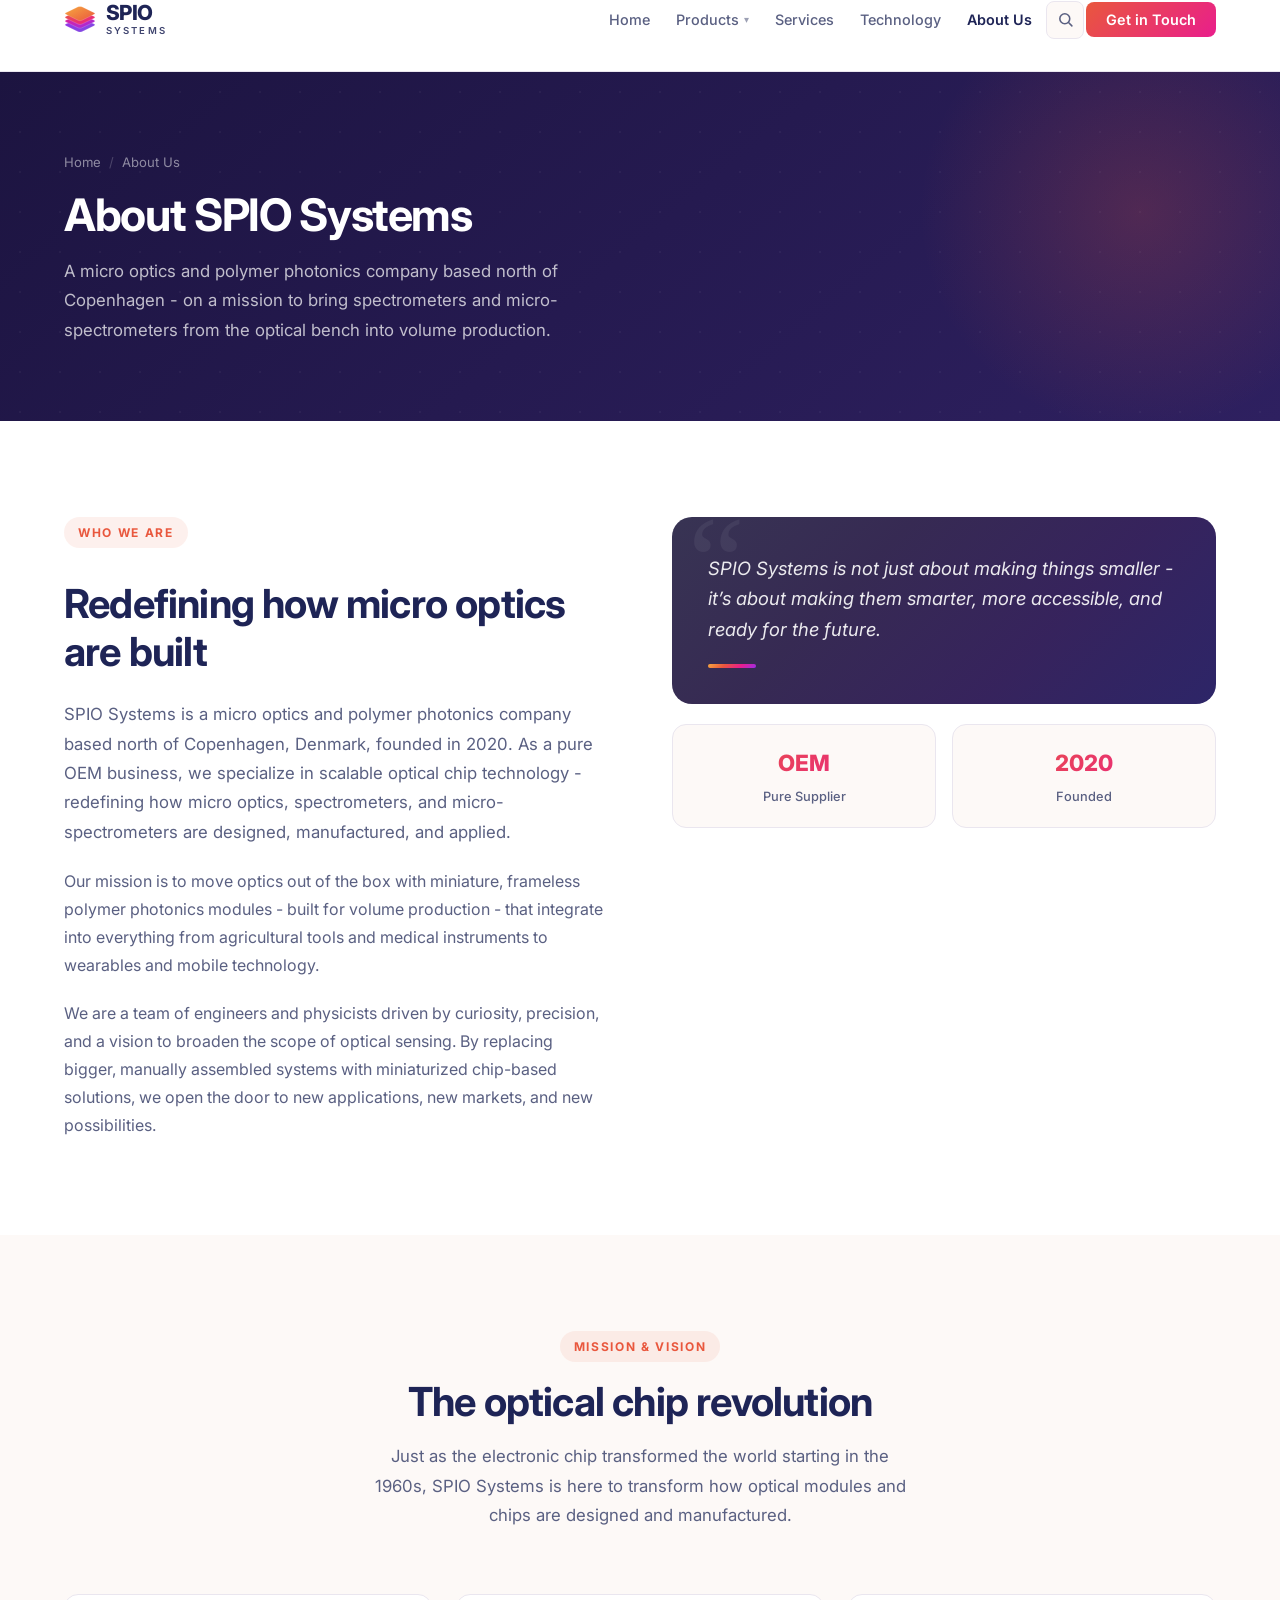
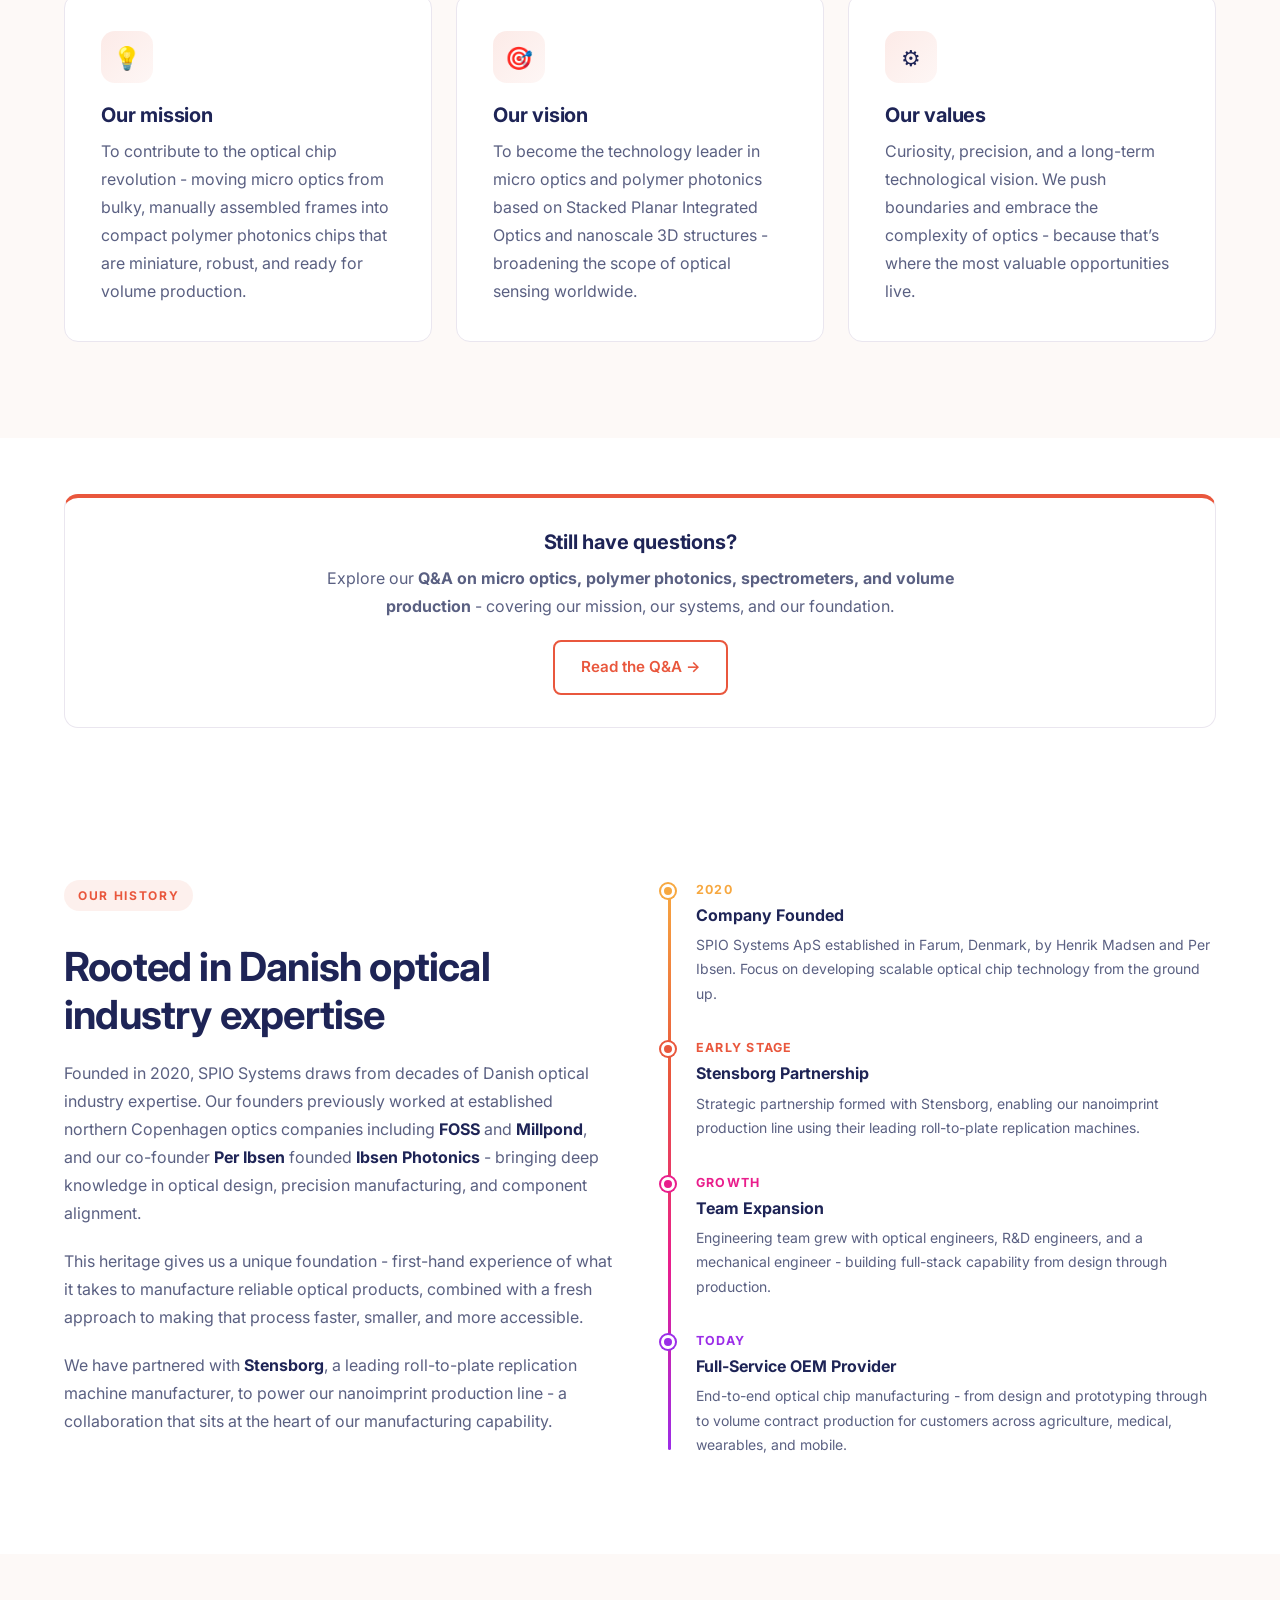
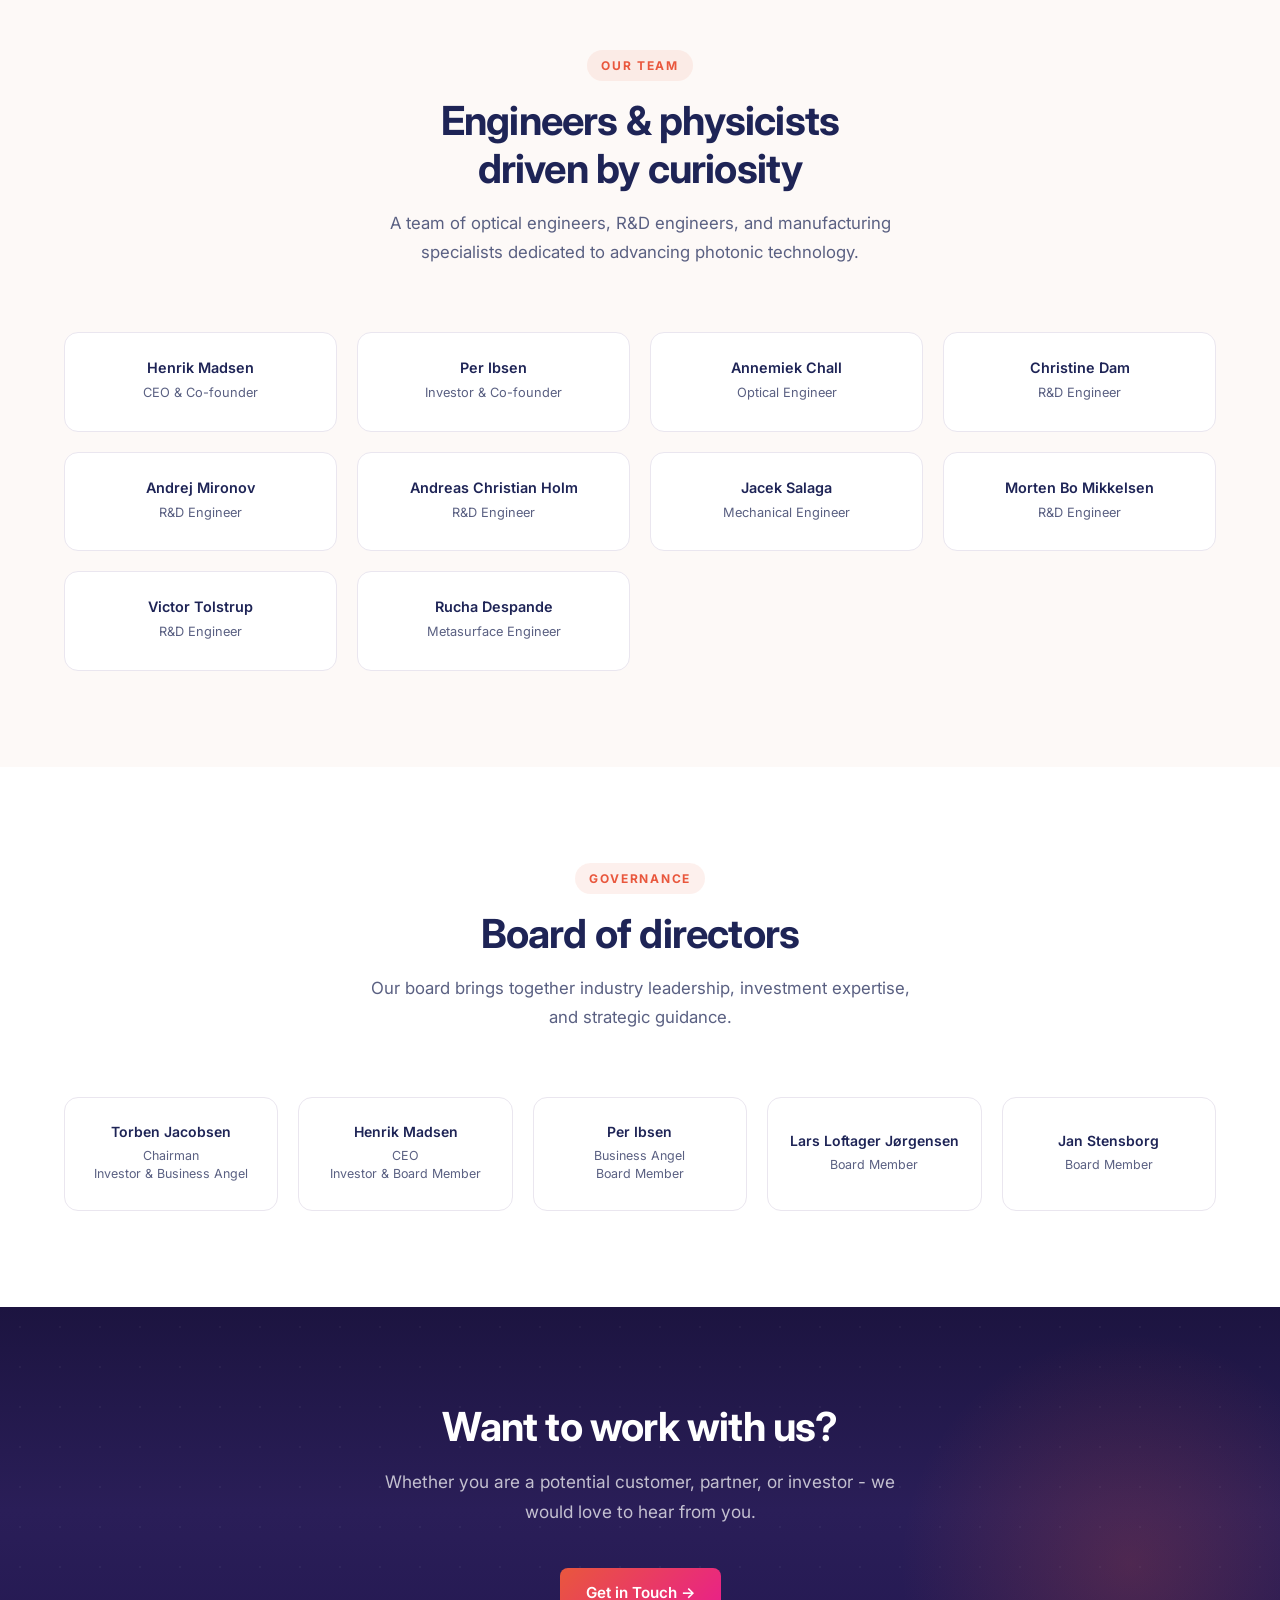
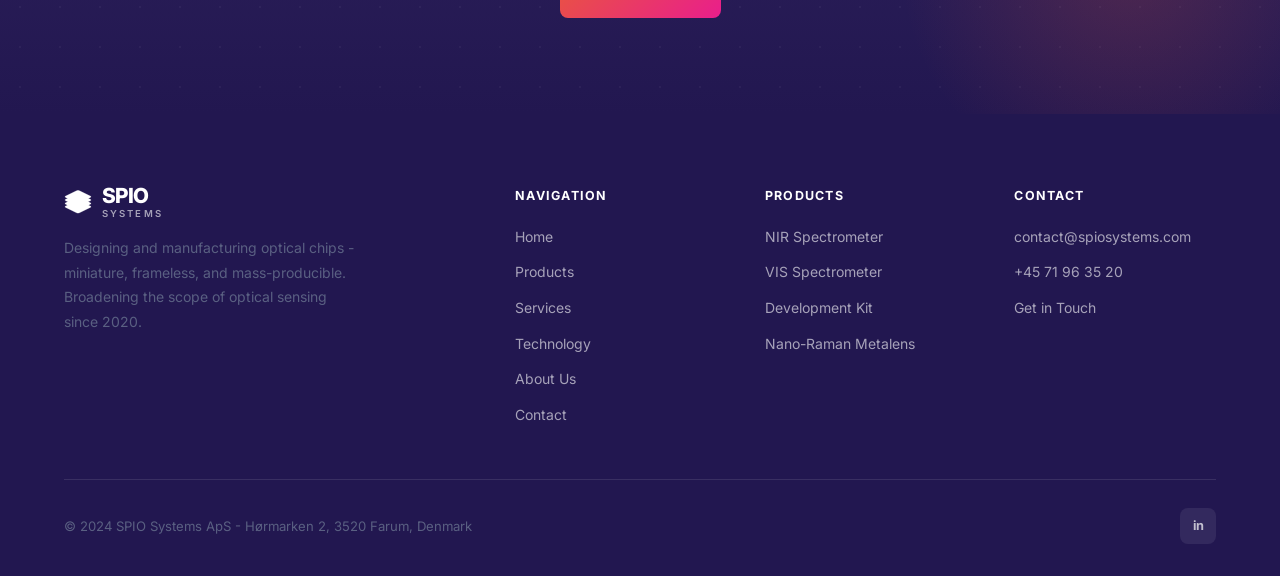
==== about.html @ 351944f3 "Change keyword from device/engine to module/chip... Change dashes to hyphens" ====
<!DOCTYPE html>
<html lang="en">
<head>
  <meta charset="UTF-8">
  <meta name="viewport" content="width=device-width, initial-scale=1.0">
  <title>About SPIO Systems - Micro Optics &amp; Polymer Photonics Company</title>
  <meta name="description" content="SPIO Systems is a micro optics and polymer photonics company north of Copenhagen, founded in 2020. We design and manufacture spectrometers and micro-spectrometers for volume production.">
  <meta name="keywords" content="micro optics, polymer photonics, spectrometer, micro-spectrometer, volume production, optical chip, SPIO Systems, Denmark">
  <link rel="icon" type="image/svg+xml" href="icon.svg">
  <link rel="preconnect" href="https://fonts.googleapis.com">
  <link rel="preconnect" href="https://fonts.gstatic.com" crossorigin>
  <link href="https://fonts.googleapis.com/css2?family=Inter:wght@400;500;600;700;800&display=swap" rel="stylesheet">
  <link rel="stylesheet" href="styles.css">
  <style>
    .avatar-hm  { background: linear-gradient(135deg, #1e40af, #3b82f6); }
    .avatar-pi  { background: linear-gradient(135deg, #065f46, #10b981); }
    .avatar-ac  { background: linear-gradient(135deg, #7c3aed, #a78bfa); }
    .avatar-cd  { background: linear-gradient(135deg, #be185d, #f472b6); }
    .avatar-ep  { background: linear-gradient(135deg, #92400e, #f59e0b); }
    .avatar-ah  { background: linear-gradient(135deg, #0e7490, #22d3ee); }
    .avatar-js  { background: linear-gradient(135deg, #374151, #6b7280); }
    .avatar-mb  { background: linear-gradient(135deg, #E9573D, #E91E8C); }
    .avatar-ll  { background: linear-gradient(135deg, #064e3b, #34d399); }
    .avatar-jst { background: linear-gradient(135deg, #4c1d95, #8b5cf6); }
    .avatar-tj  { background: linear-gradient(135deg, #7f1d1d, #ef4444); }
  </style>
</head>
<body>

  <nav>
    <div class="container">
      <div class="nav-inner">
        <a href="index.html" class="nav-logo">
          <img src="icon.svg" alt="" class="logo-icon">
          <div class="logo-wordmark">
            <span class="logo-spio">SPIO</span>
            <span class="logo-systems">SYSTEMS</span>
          </div>
        </a>
        <ul class="nav-links" id="nav-links">
          <li><a href="index.html">Home</a></li>
          <li class="nav-dropdown">
            <a href="products.html" class="nav-dropdown-toggle">Products <span class="nav-caret">&#9662;</span></a>
            <div class="nav-dropdown-menu">
              <a href="products.html" class="menu-head">All Products</a>
              <a href="product-nir-spectrometer.html">NIR Spectrometer</a>
              <a href="product-vis-spectrometer.html">VIS Spectrometer</a>
              <a href="product-development-kit.html">Spectrometer Development Kit</a>
              <a href="product-nano-raman-metalens.html">Nano-Raman Metalens</a>
            </div>
          </li>
          <li><a href="services.html">Services</a></li>
          <li><a href="technology.html">Technology</a></li>
          <li><a href="about.html" class="active">About Us</a></li>
          <li>
            <button class="nav-search-btn" id="nav-search-btn" aria-label="Search" title="Search (press /)">
              <svg viewBox="0 0 24 24" fill="none" stroke="currentColor" stroke-width="2.2" stroke-linecap="round" stroke-linejoin="round"><circle cx="11" cy="11" r="7"></circle><line x1="21" y1="21" x2="16.65" y2="16.65"></line></svg>
            </button>
          </li>
          <li><a href="contact.html" class="nav-cta">Get in Touch</a></li>
        </ul>
        <button class="nav-toggle" id="nav-toggle" aria-label="Toggle menu">
          <span></span><span></span><span></span>
        </button>
      </div>
    </div>
  </nav>

  <!-- PAGE HERO -->
  <section class="page-hero">
    <div class="container">
      <div class="page-hero-content">
        <div class="breadcrumb">
          <a href="index.html">Home</a>
          <span class="breadcrumb-sep">/</span>
          <span>About Us</span>
        </div>
        <h1>About SPIO Systems</h1>
        <p>A micro optics and polymer photonics company based north of Copenhagen - on a mission to bring spectrometers and micro-spectrometers from the optical bench into volume production.</p>
      </div>
    </div>
  </section>

  <!-- WHO WE ARE -->
  <section class="section">
    <div class="container">
      <div class="two-col" style="gap:64px; align-items:start;">
        <div>
          <span class="eyebrow">Who We Are</span>
          <h2 style="margin-top:16px; margin-bottom:24px;">Redefining how micro optics are built</h2>
          <p style="font-size:1.05rem; margin-bottom:20px;">SPIO Systems is a micro optics and polymer photonics company based north of Copenhagen, Denmark, founded in 2020. As a pure OEM business, we specialize in scalable optical chip technology - redefining how micro optics, spectrometers, and micro-spectrometers are designed, manufactured, and applied.</p>
          <p style="margin-bottom:20px;">Our mission is to move optics out of the box with miniature, frameless polymer photonics modules - built for volume production - that integrate into everything from agricultural tools and medical instruments to wearables and mobile technology.</p>
          <p>We are a team of engineers and physicists driven by curiosity, precision, and a vision to broaden the scope of optical sensing. By replacing bigger, manually assembled systems with miniaturized chip-based solutions, we open the door to new applications, new markets, and new possibilities.</p>
        </div>
        <div>
          <!-- Pull quote using brand colors -->
          <div style="background:var(--primary); color:white; border-radius:var(--radius-lg); padding:36px; position:relative; overflow:hidden;">
            <div style="position:absolute; inset:0; background:var(--brand-grad-full); opacity:0.12;"></div>
            <div style="position:absolute; top:-20px; left:16px; font-size:8rem; color:rgba(255,255,255,0.06); font-family:Georgia,serif; line-height:1;">&ldquo;</div>
            <p style="font-size:1.15rem; font-style:italic; color:rgba(255,255,255,0.9); line-height:1.65; position:relative; z-index:1; margin-bottom:20px;">SPIO Systems is not just about making things smaller - it&rsquo;s about making them smarter, more accessible, and ready for the future.</p>
            <div style="height:4px; width:48px; background:var(--brand-grad-full); border-radius:2px; position:relative; z-index:1;"></div>
          </div>
          <div style="margin-top:20px; display:grid; grid-template-columns:1fr 1fr; gap:16px;">
            <div style="background:var(--bg); border:1px solid var(--border); border-radius:var(--radius); padding:20px; text-align:center;">
              <div style="font-size:1.4rem; font-weight:800; background:var(--brand-grad); -webkit-background-clip:text; -webkit-text-fill-color:transparent; background-clip:text; margin-bottom:6px;">OEM</div>
              <div style="font-size:0.8rem; color:var(--text-muted); font-weight:500;">Pure Supplier</div>
            </div>
            <div style="background:var(--bg); border:1px solid var(--border); border-radius:var(--radius); padding:20px; text-align:center;">
              <div style="font-size:1.4rem; font-weight:800; background:var(--brand-grad); -webkit-background-clip:text; -webkit-text-fill-color:transparent; background-clip:text; margin-bottom:6px;">2020</div>
              <div style="font-size:0.8rem; color:var(--text-muted); font-weight:500;">Founded</div>
            </div>
          </div>
        </div>
      </div>
    </div>
  </section>

  <!-- MISSION & VISION -->
  <section class="section section-alt">
    <div class="container">
      <div class="section-header">
        <span class="eyebrow">Mission &amp; Vision</span>
        <h2>The optical chip revolution</h2>
        <p>Just as the electronic chip transformed the world starting in the 1960s, SPIO Systems is here to transform how optical modules and chips are designed and manufactured.</p>
      </div>
      <div class="grid-3">
        <div class="card">
          <div class="card-icon">&#128161;</div>
          <h3>Our mission</h3>
          <p>To contribute to the optical chip revolution - moving micro optics from bulky, manually assembled frames into compact polymer photonics chips that are miniature, robust, and ready for volume production.</p>
        </div>
        <div class="card">
          <div class="card-icon">&#127919;</div>
          <h3>Our vision</h3>
          <p>To become the technology leader in micro optics and polymer photonics based on Stacked Planar Integrated Optics and nanoscale 3D structures - broadening the scope of optical sensing worldwide.</p>
        </div>
        <div class="card">
          <div class="card-icon">&#9881;</div>
          <h3>Our values</h3>
          <p>Curiosity, precision, and a long-term technological vision. We push boundaries and embrace the complexity of optics - because that&rsquo;s where the most valuable opportunities live.</p>
        </div>
      </div>
    </div>
  </section>

  <!-- Q&A LINK -->
  <div class="container">
    <div class="qa-callout">
      <h3>Still have questions?</h3>
      <p>Explore our <strong>Q&amp;A on micro optics, polymer photonics, spectrometers, and volume production</strong> - covering our mission, our systems, and our foundation.</p>
      <a href="qa.html" class="btn btn-outline">Read the Q&amp;A &rarr;</a>
    </div>
  </div>

  <!-- HISTORY -->
  <section class="section">
    <div class="container">
      <div class="two-col" style="gap:56px; align-items:start;">
        <div>
          <span class="eyebrow">Our History</span>
          <h2 style="margin-top:16px; margin-bottom:20px;">Rooted in Danish optical industry expertise</h2>
          <p style="margin-bottom:20px;">Founded in 2020, SPIO Systems draws from decades of Danish optical industry expertise. Our founders previously worked at established northern Copenhagen optics companies including <strong style="color:var(--text);">FOSS</strong> and <strong style="color:var(--text);">Millpond</strong>, and our co-founder <strong style="color:var(--text);">Per Ibsen</strong> founded <strong style="color:var(--text);">Ibsen Photonics</strong> - bringing deep knowledge in optical design, precision manufacturing, and component alignment.</p>
          <p style="margin-bottom:20px;">This heritage gives us a unique foundation - first-hand experience of what it takes to manufacture reliable optical products, combined with a fresh approach to making that process faster, smaller, and more accessible.</p>
          <p>We have partnered with <strong style="color:var(--text);">Stensborg</strong>, a leading roll-to-plate replication machine manufacturer, to power our nanoimprint production line - a collaboration that sits at the heart of our manufacturing capability.</p>
        </div>
        <div>
          <!-- Gradient timeline -->
          <div style="position:relative; padding-left:28px;">
            <div style="position:absolute; left:0; top:8px; bottom:8px; width:3px; background:var(--brand-grad-full); border-radius:2px;"></div>
            <div style="margin-bottom:32px; position:relative;">
              <div style="position:absolute; left:-35px; top:4px; width:14px; height:14px; background:var(--warm-orange); border-radius:50%; border:3px solid white; box-shadow:0 0 0 2px var(--warm-orange);"></div>
              <div style="font-size:0.78rem; font-weight:700; text-transform:uppercase; letter-spacing:0.1em; color:var(--warm-orange); margin-bottom:6px;">2020</div>
              <h4 style="color:var(--text); margin-bottom:8px;">Company Founded</h4>
              <p style="font-size:0.875rem;">SPIO Systems ApS established in Farum, Denmark, by Henrik Madsen and Per Ibsen. Focus on developing scalable optical chip technology from the ground up.</p>
            </div>
            <div style="margin-bottom:32px; position:relative;">
              <div style="position:absolute; left:-35px; top:4px; width:14px; height:14px; background:var(--warm-coral); border-radius:50%; border:3px solid white; box-shadow:0 0 0 2px var(--warm-coral);"></div>
              <div style="font-size:0.78rem; font-weight:700; text-transform:uppercase; letter-spacing:0.1em; color:var(--warm-coral); margin-bottom:6px;">Early Stage</div>
              <h4 style="color:var(--text); margin-bottom:8px;">Stensborg Partnership</h4>
              <p style="font-size:0.875rem;">Strategic partnership formed with Stensborg, enabling our nanoimprint production line using their leading roll-to-plate replication machines.</p>
            </div>
            <div style="margin-bottom:32px; position:relative;">
              <div style="position:absolute; left:-35px; top:4px; width:14px; height:14px; background:var(--warm-magenta); border-radius:50%; border:3px solid white; box-shadow:0 0 0 2px var(--warm-magenta);"></div>
              <div style="font-size:0.78rem; font-weight:700; text-transform:uppercase; letter-spacing:0.1em; color:var(--warm-magenta); margin-bottom:6px;">Growth</div>
              <h4 style="color:var(--text); margin-bottom:8px;">Team Expansion</h4>
              <p style="font-size:0.875rem;">Engineering team grew with optical engineers, R&amp;D engineers, and a mechanical engineer - building full-stack capability from design through production.</p>
            </div>
            <div style="position:relative;">
              <div style="position:absolute; left:-35px; top:4px; width:14px; height:14px; background:var(--warm-purple); border-radius:50%; border:3px solid white; box-shadow:0 0 0 2px var(--warm-purple);"></div>
              <div style="font-size:0.78rem; font-weight:700; text-transform:uppercase; letter-spacing:0.1em; color:var(--warm-purple); margin-bottom:6px;">Today</div>
              <h4 style="color:var(--text); margin-bottom:8px;">Full-Service OEM Provider</h4>
              <p style="font-size:0.875rem;">End-to-end optical chip manufacturing - from design and prototyping through to volume contract production for customers across agriculture, medical, wearables, and mobile.</p>
            </div>
          </div>
        </div>
      </div>
    </div>
  </section>

  <!-- TEAM -->
  <section class="section section-alt">
    <div class="container">
      <div class="section-header">
        <span class="eyebrow">Our Team</span>
        <h2>Engineers &amp; physicists<br>driven by curiosity</h2>
        <p>A team of optical engineers, R&amp;D engineers, and manufacturing specialists dedicated to advancing photonic technology.</p>
      </div>
                  <!-- TEAM-SECTION-START -->
      <div class="team-grid">
        <div class="team-card">
          <h4>Henrik Madsen</h4>
          <p>CEO &amp; Co-founder</p>
        </div>
        <div class="team-card">
          <h4>Per Ibsen</h4>
          <p>Investor &amp; Co-founder</p>
        </div>
        <div class="team-card">
          <h4>Annemiek Chall</h4>
          <p>Optical Engineer</p>
        </div>
        <div class="team-card">
          <h4>Christine Dam</h4>
          <p>R&amp;D Engineer</p>
        </div>
        <div class="team-card">
          <h4>Andrej Mironov</h4>
          <p>R&amp;D Engineer</p>
        </div>
        <div class="team-card">
          <h4>Andreas Christian Holm</h4>
          <p>R&amp;D Engineer</p>
        </div>
        <div class="team-card">
          <h4>Jacek Salaga</h4>
          <p>Mechanical Engineer</p>
        </div>
        <div class="team-card">
          <h4>Morten Bo Mikkelsen</h4>
          <p>R&amp;D Engineer</p>
        </div>
        <div class="team-card">
          <h4>Victor Tolstrup</h4>
          <p>R&amp;D Engineer</p>
        </div>
        <div class="team-card">
          <h4>Rucha Despande</h4>
          <p>Metasurface Engineer</p>
        </div>
      </div>
      <!-- TEAM-SECTION-END -->
    </div>
  </section>

  <!-- BOARD -->
  <section class="section">
    <div class="container">
      <div class="section-header">
        <span class="eyebrow">Governance</span>
        <h2>Board of directors</h2>
        <p>Our board brings together industry leadership, investment expertise, and strategic guidance.</p>
      </div>
      <!-- BOARD-SECTION-START -->
      <div class="board-grid">
        <div class="board-card">
          <h4>Torben Jacobsen</h4>
          <p>Chairman<br>Investor &amp; Business Angel</p>
        </div>
        <div class="board-card">
          <h4>Henrik Madsen</h4>
          <p>CEO<br>Investor &amp; Board Member</p>
        </div>
        <div class="board-card">
          <h4>Per Ibsen</h4>
          <p>Business Angel<br>Board Member</p>
        </div>
        <div class="board-card">
          <h4>Lars Loftager Jørgensen</h4>
          <p>Board Member</p>
        </div>
        <div class="board-card">
          <h4>Jan Stensborg</h4>
          <p>Board Member</p>
        </div>
      </div>
      <!-- BOARD-SECTION-END -->
    </div>
  </section>

  <!-- CTA -->
  <section class="cta-section">
    <div class="container">
      <div class="cta-inner">
        <h2>Want to work with us?</h2>
        <p>Whether you are a potential customer, partner, or investor - we would love to hear from you.</p>
        <a href="contact.html" class="btn btn-primary">Get in Touch &rarr;</a>
      </div>
    </div>
  </section>

  <!-- FOOTER -->
  <footer>
    <div class="container">
      <div class="footer-grid">
        <div class="footer-brand-col">
          <a href="index.html" class="footer-logo">
            <img src="icon.svg" alt="" style="width:28px;height:auto;filter:brightness(0) invert(1);">
            <div class="logo-wordmark">
              <span class="logo-spio">SPIO</span>
              <span class="logo-systems">SYSTEMS</span>
            </div>
          </a>
          <p>Designing and manufacturing optical chips - miniature, frameless, and mass-producible. Broadening the scope of optical sensing since 2020.</p>
        </div>
        <div class="footer-col">
          <h5>Navigation</h5>
          <ul>
            <li><a href="index.html">Home</a></li>
            <li><a href="products.html">Products</a></li>
            <li><a href="services.html">Services</a></li>
            <li><a href="technology.html">Technology</a></li>
            <li><a href="about.html">About Us</a></li>
            <li><a href="contact.html">Contact</a></li>
          </ul>
        </div>
        <div class="footer-col">
          <h5>Products</h5>
          <ul>
            <li><a href="product-nir-spectrometer.html">NIR Spectrometer</a></li>
            <li><a href="product-vis-spectrometer.html">VIS Spectrometer</a></li>
            <li><a href="product-development-kit.html">Development Kit</a></li>
            <li><a href="product-nano-raman-metalens.html">Nano-Raman Metalens</a></li>
          </ul>
        </div>
        <div class="footer-col">
          <h5>Contact</h5>
          <ul>
            <li><a href="mailto:contact@spiosystems.com">contact@spiosystems.com</a></li>
            <li><a href="tel:+4571963520">+45 71 96 35 20</a></li>
            <li><a href="contact.html">Get in Touch</a></li>
          </ul>
        </div>
      </div>
      <div class="footer-bottom">
        <p>&copy; 2024 SPIO Systems ApS - H&oslash;rmarken 2, 3520 Farum, Denmark</p>
        <div class="social-links">
          <a href="https://www.linkedin.com/company/spio-systems" target="_blank" rel="noopener" class="social-link" aria-label="LinkedIn">in</a>
        </div>
      </div>
    </div>
  </footer>

  <script>
    const toggle = document.getElementById('nav-toggle');
    const links = document.getElementById('nav-links');
    toggle.addEventListener('click', () => links.classList.toggle('open'));
  </script>
  <script src="search.js"></script>
</body>
</html>
---- styles.css ----
*, *::before, *::after { box-sizing: border-box; margin: 0; padding: 0; }

:root {
  /* ── SPIO brand palette ── */
  --primary:        #1E2456;   /* Dark navy (logo text) */
  --primary-light:  #2A3070;
  --primary-deep:   #161A42;
  --warm-orange:    #F7A840;
  --warm-coral:     #E9573D;
  --warm-magenta:   #E91E8C;
  --warm-purple:    #9B2DE8;
  --warm-violet:    #7B4FE0;

  /* ── UI accent - coral-red from the logo ── */
  --accent:         #E9573D;
  --accent-hover:   #C9432A;

  /* ── Gradient shorthands ── */
  --brand-grad:     linear-gradient(135deg, #E9573D, #E91E8C);
  --brand-grad-full: linear-gradient(135deg, #F7A840, #E9573D, #E91E8C, #9B2DE8);

  /* ── Surfaces ── */
  --bg:       #FDF9F7;   /* very slightly warm white */
  --white:    #FFFFFF;
  --text:     #1E2456;   /* brand navy for headings */
  --text-muted: #5A6082;
  --border:   #EAE6EF;
  --shadow:   0 4px 16px rgba(30,36,86,0.09);
  --shadow-lg: 0 12px 40px rgba(30,36,86,0.16);

  /* ── Shape ── */
  --radius:    14px;
  --radius-sm: 8px;
  --radius-lg: 20px;
  --nav-height: 72px;
}

html { scroll-behavior: smooth; }

body {
  font-family: 'Inter', -apple-system, BlinkMacSystemFont, 'Segoe UI', Helvetica, sans-serif;
  font-size: 16px;
  line-height: 1.6;
  color: var(--text);
  background: var(--white);
  -webkit-font-smoothing: antialiased;
}

/* ── TYPOGRAPHY ── */
h1, h2, h3, h4 { line-height: 1.2; font-weight: 700; }
h1 { font-size: clamp(2.4rem, 5vw, 3.8rem); letter-spacing: -0.03em; }
h2 { font-size: clamp(1.8rem, 3.5vw, 2.5rem); letter-spacing: -0.02em; }
h3 { font-size: 1.25rem; letter-spacing: -0.01em; }
h4 { font-size: 1rem; }
p { color: var(--text-muted); line-height: 1.75; }
a { color: var(--accent); }

/* ── LAYOUT ── */
.container { max-width: 1200px; margin: 0 auto; padding: 0 24px; }
.section { padding: 96px 0; }
.section-alt { background: var(--bg); }

/* ── NAVIGATION ── */
nav {
  position: sticky;
  top: 0;
  z-index: 100;
  height: var(--nav-height);
  background: rgba(255,255,255,0.95);
  backdrop-filter: blur(14px);
  -webkit-backdrop-filter: blur(14px);
  border-bottom: 1px solid var(--border);
}
.nav-inner {
  height: 100%;
  display: flex;
  align-items: center;
  justify-content: space-between;
}

/* Logo */
.nav-logo {
  display: flex;
  align-items: center;
  gap: 10px;
  text-decoration: none;
}
.logo-icon { width: 32px; height: auto; display: block; }
.logo-wordmark {
  display: flex;
  flex-direction: column;
  line-height: 1;
}
.logo-spio {
  font-size: 1.3rem;
  font-weight: 800;
  color: var(--primary);
  letter-spacing: -0.03em;
}
.logo-systems {
  font-size: 0.6rem;
  font-weight: 600;
  color: var(--primary);
  letter-spacing: 0.22em;
  text-transform: uppercase;
  margin-top: 2px;
  opacity: 0.85;
}

.nav-links {
  display: flex;
  align-items: center;
  gap: 2px;
  list-style: none;
  flex-wrap: nowrap;
}
.nav-links a {
  text-decoration: none;
  color: var(--text-muted);
  font-size: 0.9rem;
  font-weight: 500;
  padding: 8px 12px;
  border-radius: var(--radius-sm);
  transition: color 0.18s, background 0.18s;
  white-space: nowrap;
}
.nav-links a:hover { color: var(--primary); background: var(--bg); }
.nav-links a.active { color: var(--primary); font-weight: 600; }
.nav-cta {
  background: var(--brand-grad) !important;
  color: white !important;
  padding: 9px 20px !important;
  border-radius: var(--radius-sm) !important;
  font-weight: 600 !important;
  transition: opacity 0.18s, transform 0.18s !important;
}
.nav-cta:hover { opacity: 0.88 !important; transform: translateY(-1px) !important; color: white !important; }

.nav-toggle {
  display: none;
  background: none;
  border: none;
  cursor: pointer;
  padding: 6px;
  flex-direction: column;
  gap: 5px;
}
.nav-toggle span {
  display: block;
  width: 22px;
  height: 2px;
  background: var(--text);
  border-radius: 2px;
  transition: 0.25s;
}

/* ── BUTTONS ── */
.btn {
  display: inline-flex;
  align-items: center;
  gap: 8px;
  padding: 13px 26px;
  border-radius: var(--radius-sm);
  font-size: 0.95rem;
  font-weight: 600;
  cursor: pointer;
  text-decoration: none;
  transition: all 0.2s ease;
  border: none;
  white-space: nowrap;
}
.btn-primary {
  background: var(--brand-grad);
  color: white;
}
.btn-primary:hover {
  opacity: 0.88;
  transform: translateY(-1px);
  box-shadow: 0 8px 24px rgba(233,87,61,0.4);
  color: white;
}
.btn-ghost {
  background: rgba(255,255,255,0.12);
  color: white;
  border: 1.5px solid rgba(255,255,255,0.35);
}
.btn-ghost:hover {
  background: rgba(255,255,255,0.22);
  border-color: rgba(255,255,255,0.65);
  color: white;
}
.btn-outline {
  background: transparent;
  color: var(--accent);
  border: 2px solid var(--accent);
}
.btn-outline:hover {
  background: var(--accent);
  color: white;
}

/* ── HERO ── */
.hero {
  background: linear-gradient(140deg, #1C1440 0%, #2A1E58 55%, #3A2466 100%);
  color: white;
  padding: 120px 0 110px;
  position: relative;
  overflow: hidden;
}
.hero::before {
  content: '';
  position: absolute;
  inset: 0;
  background-image: radial-gradient(circle, rgba(255,255,255,0.04) 1px, transparent 1px);
  background-size: 40px 40px;
}
.hero-glow {
  position: absolute;
  width: 640px;
  height: 640px;
  background: radial-gradient(circle, rgba(233,87,61,0.28) 0%, transparent 65%);
  right: -180px;
  top: -180px;
  pointer-events: none;
}
.hero-glow-2 {
  position: absolute;
  width: 420px;
  height: 420px;
  background: radial-gradient(circle, rgba(155,45,232,0.18) 0%, transparent 65%);
  left: -100px;
  bottom: -100px;
  pointer-events: none;
}
.hero-content { position: relative; z-index: 1; max-width: 720px; }
.hero-badge {
  display: inline-flex;
  align-items: center;
  gap: 10px;
  background: rgba(255,255,255,0.1);
  border: 1px solid rgba(255,255,255,0.18);
  padding: 7px 16px;
  border-radius: 100px;
  font-size: 0.82rem;
  font-weight: 500;
  letter-spacing: 0.03em;
  margin-bottom: 28px;
  backdrop-filter: blur(4px);
  color: rgba(255,255,255,0.9);
}
.hero-badge-icon { width: 20px; height: auto; }
.hero h1 { color: white; margin-bottom: 22px; }
.hero p { color: rgba(255,255,255,0.72); font-size: 1.1rem; margin-bottom: 40px; max-width: 580px; }
.hero-actions { display: flex; gap: 14px; flex-wrap: wrap; }

/* ── PAGE HERO (inner pages) ── */
.page-hero {
  background: linear-gradient(140deg, #1C1440 0%, #2E2060 100%);
  color: white;
  padding: 80px 0 76px;
  position: relative;
  overflow: hidden;
}
.page-hero::before {
  content: '';
  position: absolute;
  inset: 0;
  background-image: radial-gradient(circle, rgba(255,255,255,0.04) 1px, transparent 1px);
  background-size: 40px 40px;
}
.page-hero::after {
  content: '';
  position: absolute;
  width: 480px;
  height: 480px;
  background: radial-gradient(circle, rgba(233,87,61,0.2) 0%, transparent 65%);
  right: -100px;
  top: -100px;
  pointer-events: none;
}
.page-hero-content { position: relative; z-index: 1; }
.breadcrumb {
  display: flex;
  align-items: center;
  gap: 8px;
  font-size: 0.82rem;
  color: rgba(255,255,255,0.5);
  margin-bottom: 16px;
}
.breadcrumb a { color: rgba(255,255,255,0.5); text-decoration: none; transition: color 0.18s; }
.breadcrumb a:hover { color: white; }
.breadcrumb-sep { opacity: 0.4; }
.page-hero h1 { color: white; font-size: clamp(2rem, 4vw, 2.8rem); margin-bottom: 14px; }
.page-hero p { color: rgba(255,255,255,0.72); font-size: 1.05rem; max-width: 580px; }

/* ── SECTION HEADER ── */
.section-header { text-align: center; margin-bottom: 64px; }
.eyebrow {
  display: inline-block;
  font-size: 0.75rem;
  font-weight: 700;
  letter-spacing: 0.14em;
  text-transform: uppercase;
  color: var(--warm-coral);
  background: rgba(233,87,61,0.09);
  padding: 6px 14px;
  border-radius: 100px;
  margin-bottom: 16px;
}
.section-header h2 { color: var(--text); margin-bottom: 16px; }
.section-header p { max-width: 540px; margin: 0 auto; font-size: 1.05rem; }

/* ── CARDS ── */
.card {
  background: var(--white);
  border: 1px solid var(--border);
  border-radius: var(--radius);
  padding: 36px;
  transition: box-shadow 0.28s, transform 0.28s;
}
.card:hover { box-shadow: var(--shadow-lg); transform: translateY(-4px); }
.card-icon {
  width: 52px;
  height: 52px;
  background: linear-gradient(135deg, rgba(233,87,61,0.12), rgba(233,87,61,0.05));
  border-radius: 14px;
  display: flex;
  align-items: center;
  justify-content: center;
  margin-bottom: 20px;
  font-size: 1.4rem;
}
.card h3 { color: var(--text); margin-bottom: 10px; }
.card > p { margin-bottom: 0; }
.card ul { list-style: none; margin-top: 20px; display: flex; flex-direction: column; gap: 8px; }
.card ul li {
  font-size: 0.9rem;
  color: var(--text-muted);
  display: flex;
  align-items: flex-start;
  gap: 10px;
}
.card ul li::before { content: '›'; color: var(--warm-coral); font-size: 1.1rem; line-height: 1.5; flex-shrink: 0; font-weight: 700; }

/* ── GRIDS ── */
.grid-3 { display: grid; grid-template-columns: repeat(3, 1fr); gap: 24px; }
.grid-2 { display: grid; grid-template-columns: repeat(2, 1fr); gap: 32px; }
.grid-4 { display: grid; grid-template-columns: repeat(4, 1fr); gap: 20px; }

/* ── PROCESS STEPS ── */
.steps-track {
  display: grid;
  grid-template-columns: repeat(4, 1fr);
  gap: 0;
  position: relative;
}
.steps-track::before {
  content: '';
  position: absolute;
  top: 44px;
  left: calc(12.5%);
  right: calc(12.5%);
  height: 2px;
  background: var(--brand-grad-full);
  z-index: 0;
}
.step-item {
  position: relative;
  z-index: 1;
  text-align: center;
  padding: 0 16px;
}
.step-num {
  width: 88px;
  height: 88px;
  color: white;
  border-radius: 50%;
  display: flex;
  align-items: center;
  justify-content: center;
  font-size: 1.6rem;
  font-weight: 800;
  margin: 0 auto 24px;
  border: 4px solid white;
  letter-spacing: -0.02em;
}
/* Each step gets its gradient slice */
.step-item:nth-child(1) .step-num { background: linear-gradient(135deg, #F7A840, #E9573D); box-shadow: 0 0 0 3px #F7A840, var(--shadow); }
.step-item:nth-child(2) .step-num { background: linear-gradient(135deg, #E9573D, #E91E8C); box-shadow: 0 0 0 3px #E9573D, var(--shadow); }
.step-item:nth-child(3) .step-num { background: linear-gradient(135deg, #E91E8C, #9B2DE8); box-shadow: 0 0 0 3px #E91E8C, var(--shadow); }
.step-item:nth-child(4) .step-num { background: linear-gradient(135deg, #9B2DE8, #7B4FE0); box-shadow: 0 0 0 3px #9B2DE8, var(--shadow); }
.step-item h3 { color: var(--text); margin-bottom: 10px; font-size: 1.1rem; }
.step-item p { font-size: 0.9rem; }

/* ── CAPABILITIES ── */
.cap-card {
  background: var(--bg);
  border: 1px solid var(--border);
  border-radius: var(--radius);
  padding: 32px;
}
.cap-card h3 { color: var(--text); margin-bottom: 12px; font-size: 1.1rem; }
.cap-card ul { list-style: none; display: flex; flex-direction: column; gap: 8px; margin-top: 8px; }
.cap-card ul li { font-size: 0.88rem; color: var(--text-muted); display: flex; align-items: flex-start; gap: 10px; }
.cap-card ul li::before { content: '✓'; color: #16a34a; font-size: 0.85rem; flex-shrink: 0; margin-top: 1px; font-weight: 700; }

/* ── TEAM ── */
.team-grid { display: grid; grid-template-columns: repeat(4, 1fr); gap: 20px; }
.team-card {
  background: var(--white);
  border: 1px solid var(--border);
  border-radius: var(--radius);
  padding: 26px 20px;
  text-align: center;
  display: flex;
  flex-direction: column;
  justify-content: center;
  transition: box-shadow 0.22s, transform 0.22s;
}
.team-card:hover { box-shadow: var(--shadow); transform: translateY(-3px); }
.team-avatar {
  width: 64px;
  height: 64px;
  border-radius: 50%;
  display: flex;
  align-items: center;
  justify-content: center;
  color: white;
  font-size: 1.1rem;
  font-weight: 700;
  margin: 0 auto 16px;
}
.team-card h4 { color: var(--text); font-size: 0.9rem; font-weight: 600; margin-bottom: 6px; }
.team-card p { font-size: 0.8rem; color: var(--text-muted); }
.team-card .role-badge {
  display: inline-block;
  background: rgba(233,87,61,0.09);
  color: var(--warm-coral);
  font-size: 0.72rem;
  font-weight: 600;
  padding: 3px 10px;
  border-radius: 100px;
  margin-top: 8px;
  letter-spacing: 0.02em;
}

/* ── BOARD ── */
.board-grid { display: grid; grid-template-columns: repeat(5, 1fr); gap: 20px; }
.board-card {
  background: var(--white);
  border: 1px solid var(--border);
  border-radius: var(--radius);
  padding: 26px 16px;
  text-align: center;
  display: flex;
  flex-direction: column;
  justify-content: center;
}
.board-card h4 { color: var(--text); font-size: 0.875rem; font-weight: 600; margin-bottom: 6px; }
.board-card p { font-size: 0.78rem; color: var(--text-muted); line-height: 1.5; }

/* ── INFO BOX ── */
.info-box {
  background: var(--bg);
  border: 1px solid var(--border);
  border-left: 4px solid var(--warm-coral);
  border-radius: var(--radius-sm);
  padding: 24px 28px;
}
.info-box h3 { color: var(--text); margin-bottom: 12px; font-size: 1.1rem; }
.info-box p { font-size: 0.95rem; }

/* ── TWO-COL ── */
.two-col { display: grid; grid-template-columns: 1fr 1fr; gap: 48px; align-items: start; }
.two-col-wide { display: grid; grid-template-columns: 1fr 1.4fr; gap: 48px; align-items: start; }

/* ── CTA SECTION ── */
.cta-section {
  background: linear-gradient(180deg, #1C1440 0%, #2A1E58 50%, #221750 100%);
  text-align: center;
  padding: 96px 0;
  position: relative;
  overflow: hidden;
}
.cta-section::before {
  content: '';
  position: absolute;
  inset: 0;
  background-image: radial-gradient(circle, rgba(255,255,255,0.04) 1px, transparent 1px);
  background-size: 40px 40px;
}
.cta-section::after {
  content: '';
  position: absolute;
  width: 500px;
  height: 500px;
  background: radial-gradient(circle, rgba(233,87,61,0.2) 0%, transparent 65%);
  right: -100px;
  bottom: -100px;
  pointer-events: none;
}
.cta-inner { position: relative; z-index: 1; }
.cta-section h2 { color: white; margin-bottom: 16px; }
.cta-section p { color: rgba(255,255,255,0.72); font-size: 1.08rem; max-width: 560px; margin: 0 auto 40px; }

/* ── CONTACT ── */
.contact-layout { display: grid; grid-template-columns: 1fr 1.6fr; gap: 48px; align-items: start; }
.contact-info-stack { display: flex; flex-direction: column; gap: 16px; }
.contact-item {
  display: flex;
  align-items: flex-start;
  gap: 16px;
  padding: 22px;
  background: var(--white);
  border: 1px solid var(--border);
  border-radius: var(--radius);
  transition: box-shadow 0.2s;
}
.contact-item:hover { box-shadow: var(--shadow); }
.c-icon {
  width: 44px;
  height: 44px;
  background: var(--brand-grad);
  border-radius: 11px;
  display: flex;
  align-items: center;
  justify-content: center;
  font-size: 1.1rem;
  flex-shrink: 0;
  color: #fff;
}
.c-icon svg {
  width: 20px;
  height: 20px;
  filter: drop-shadow(0 1px 1px rgba(30,36,86,0.28));
}
.contact-item h4 { color: var(--text); font-size: 0.78rem; font-weight: 700; text-transform: uppercase; letter-spacing: 0.08em; margin-bottom: 5px; }
.contact-item p, .contact-item a { color: var(--text-muted); text-decoration: none; font-size: 0.9rem; }
.contact-item a:hover { color: var(--accent); }

/* ── FORM ── */
.form-card {
  background: var(--white);
  border: 1px solid var(--border);
  border-radius: var(--radius-lg);
  padding: 40px;
  box-shadow: var(--shadow);
}
.form-card h3 { color: var(--text); margin-bottom: 8px; }
.form-card > p { margin-bottom: 28px; }
.form-group { margin-bottom: 18px; }
label {
  display: block;
  font-size: 0.84rem;
  font-weight: 600;
  color: var(--text);
  margin-bottom: 7px;
}
input[type=text], input[type=email], input[type=tel], textarea, select {
  width: 100%;
  padding: 11px 15px;
  border: 1.5px solid var(--border);
  border-radius: var(--radius-sm);
  font-size: 0.925rem;
  font-family: inherit;
  color: var(--text);
  background: var(--bg);
  outline: none;
  transition: border-color 0.18s, box-shadow 0.18s, background 0.18s;
}
input:focus, textarea:focus {
  border-color: var(--warm-coral);
  box-shadow: 0 0 0 3px rgba(233,87,61,0.12);
  background: white;
}
textarea { min-height: 140px; resize: vertical; }
.form-row { display: grid; grid-template-columns: 1fr 1fr; gap: 16px; }
.form-submit {
  width: 100%;
  padding: 14px;
  font-size: 1rem;
  margin-top: 8px;
  border-radius: var(--radius-sm);
  font-weight: 600;
  cursor: pointer;
  background: var(--brand-grad);
  color: white;
  border: none;
  transition: opacity 0.2s, transform 0.2s;
}
.form-submit:hover { opacity: 0.88; transform: translateY(-1px); }

/* ── GRADIENT ACCENT BAR (decorative) ── */
.grad-bar {
  height: 4px;
  background: var(--brand-grad-full);
  width: 60px;
  border-radius: 2px;
  margin-bottom: 24px;
}

/* ── FOOTER ── */
footer {
  background: #221750;
  color: rgba(255,255,255,0.65);
  padding: 72px 0 32px;
}
.footer-grid { display: grid; grid-template-columns: 2fr 1fr 1fr 1fr; gap: 48px; margin-bottom: 52px; }
.footer-brand-col { max-width: 300px; }
.footer-logo {
  display: flex;
  align-items: center;
  gap: 10px;
  text-decoration: none;
  margin-bottom: 18px;
}
.footer-logo .logo-spio { color: white; font-size: 1.3rem; }
.footer-logo .logo-systems { color: rgba(255,255,255,0.7); }
.footer-brand-col p { font-size: 0.875rem; line-height: 1.75; }
.footer-col h5 {
  color: white;
  font-size: 0.78rem;
  font-weight: 700;
  text-transform: uppercase;
  letter-spacing: 0.1em;
  margin-bottom: 18px;
}
.footer-col ul { list-style: none; display: flex; flex-direction: column; gap: 10px; }
.footer-col ul li a {
  color: rgba(255,255,255,0.6);
  text-decoration: none;
  font-size: 0.875rem;
  transition: color 0.18s;
}
.footer-col ul li a:hover { color: white; }
.footer-bottom {
  border-top: 1px solid rgba(255,255,255,0.1);
  padding-top: 28px;
  display: flex;
  justify-content: space-between;
  align-items: center;
  flex-wrap: wrap;
  gap: 16px;
}
.footer-bottom p { font-size: 0.82rem; }
.social-links { display: flex; gap: 10px; }
.social-link {
  width: 36px;
  height: 36px;
  background: rgba(255,255,255,0.08);
  border-radius: 8px;
  display: flex;
  align-items: center;
  justify-content: center;
  color: rgba(255,255,255,0.7);
  text-decoration: none;
  font-size: 0.8rem;
  font-weight: 700;
  transition: background 0.2s, color 0.2s;
}
.social-link:hover { background: var(--warm-coral); color: white; }

/* ── FORM SUCCESS ── */
.form-success { display: none; text-align: center; padding: 32px; }
.form-success .check { font-size: 3rem; margin-bottom: 16px; }
.form-success h3 { color: var(--text); margin-bottom: 8px; }

/* ── RESPONSIVE ── */
@media (max-width: 1024px) {
  .footer-grid { grid-template-columns: 1fr 1fr; gap: 32px; }
  .team-grid { grid-template-columns: repeat(3, 1fr); }
  .board-grid { grid-template-columns: repeat(3, 1fr); }
  .steps-track { grid-template-columns: repeat(2, 1fr); gap: 32px; }
  .steps-track::before { display: none; }
  .two-col, .two-col-wide { grid-template-columns: 1fr; gap: 32px; }
}
@media (max-width: 768px) {
  .section { padding: 64px 0; }
  .hero { padding: 80px 0; }
  .page-hero { padding: 60px 0; }
  .grid-3, .grid-2, .grid-4 { grid-template-columns: 1fr; }
  .contact-layout { grid-template-columns: 1fr; }
  .form-row { grid-template-columns: 1fr; }
  .team-grid { grid-template-columns: repeat(2, 1fr); }
  .board-grid { grid-template-columns: repeat(2, 1fr); }
  .cta-section { padding: 72px 0; }
  .nav-links {
    display: none;
    flex-direction: column;
    gap: 4px;
    position: absolute;
    top: 100%;
    left: 0;
    right: 0;
    background: white;
    border-bottom: 1px solid var(--border);
    padding: 12px 16px;
    box-shadow: var(--shadow-lg);
  }
  .nav-links.open { display: flex; }
  .nav-links a { padding: 10px 14px; }
  .nav-toggle { display: flex; }
  .hero-actions { flex-direction: column; }
}
@media (max-width: 520px) {
  .team-grid { grid-template-columns: 1fr; }
  .board-grid { grid-template-columns: 1fr; }
  .steps-track { grid-template-columns: 1fr; }
  .footer-grid { grid-template-columns: 1fr; }
  .container { padding: 0 16px; }
  .form-card { padding: 28px 20px; }
}

/* ════════════════════════════════════════════════════════════════════
   PRODUCTS · SEARCH · INSIGHTS (BLOG)  - feature additions
   ════════════════════════════════════════════════════════════════════ */

/* ── NAV DROPDOWN ── */
.nav-dropdown { position: relative; }
.nav-dropdown-toggle { display: inline-flex !important; align-items: center; gap: 5px; }
.nav-caret { font-size: 0.62rem; transition: transform 0.2s; opacity: 0.6; }
.nav-dropdown:hover .nav-caret,
.nav-dropdown:focus-within .nav-caret { transform: rotate(180deg); }
.nav-dropdown-menu {
  position: absolute;
  top: calc(100% + 10px);
  left: 0;
  min-width: 260px;
  background: var(--white);
  border: 1px solid var(--border);
  border-radius: var(--radius-sm);
  box-shadow: var(--shadow-lg);
  padding: 8px;
  display: flex;
  flex-direction: column;
  gap: 2px;
  opacity: 0;
  visibility: hidden;
  transform: translateY(-6px);
  transition: opacity 0.18s, transform 0.18s, visibility 0.18s;
  z-index: 200;
}
.nav-dropdown:hover .nav-dropdown-menu,
.nav-dropdown:focus-within .nav-dropdown-menu {
  opacity: 1; visibility: visible; transform: translateY(0);
}
.nav-dropdown-menu a { padding: 9px 14px !important; border-radius: var(--radius-sm); font-size: 0.875rem; white-space: nowrap; }
.nav-dropdown-menu a.menu-head {
  font-weight: 700; color: var(--primary);
  border-bottom: 1px solid var(--border);
  border-radius: 0; margin-bottom: 4px; padding-bottom: 11px !important;
}

/* ── NAV SEARCH BUTTON ── */
.nav-search-btn {
  display: inline-flex; align-items: center; justify-content: center;
  width: 38px; height: 38px;
  background: var(--bg);
  border: 1px solid var(--border);
  border-radius: var(--radius-sm);
  cursor: pointer; color: var(--text-muted);
  transition: color 0.18s, border-color 0.18s, background 0.18s;
}
.nav-search-btn:hover { color: var(--primary); border-color: var(--warm-coral); }
.nav-search-btn svg { width: 17px; height: 17px; }

/* ── SEARCH OVERLAY ── */
.search-overlay {
  position: fixed; inset: 0; z-index: 1000;
  background: rgba(22,26,66,0.55);
  backdrop-filter: blur(4px); -webkit-backdrop-filter: blur(4px);
  display: none;
  align-items: flex-start; justify-content: center;
  padding: 11vh 20px 20px;
}
.search-overlay.open { display: flex; }
.search-box {
  width: 100%; max-width: 640px;
  background: var(--white);
  border-radius: var(--radius);
  box-shadow: var(--shadow-lg);
  overflow: hidden;
  animation: searchIn 0.2s ease;
}
@keyframes searchIn { from { transform: translateY(-12px); opacity: 0; } to { transform: none; opacity: 1; } }
.search-input-row { display: flex; align-items: center; gap: 12px; padding: 18px 22px; border-bottom: 1px solid var(--border); }
.search-input-row > svg { width: 20px; height: 20px; color: var(--text-muted); flex-shrink: 0; }
.search-input-row input {
  flex: 1; border: none !important; background: none !important; outline: none;
  font-size: 1.05rem; font-family: inherit; color: var(--text); padding: 0 !important;
}
.search-input-row input:focus { box-shadow: none !important; }
.search-esc { font-size: 0.68rem; font-weight: 600; color: var(--text-muted); border: 1px solid var(--border); border-radius: 5px; padding: 4px 8px; flex-shrink: 0; }
.search-results { max-height: 52vh; overflow-y: auto; padding: 8px; }
.search-result {
  display: flex; align-items: center; gap: 14px;
  padding: 12px 14px; border-radius: var(--radius-sm);
  text-decoration: none;
}
.search-result:hover, .search-result.sel { background: var(--bg); }
.search-result-type {
  font-size: 0.6rem; font-weight: 700; text-transform: uppercase; letter-spacing: 0.06em;
  padding: 4px 9px; border-radius: 100px; flex-shrink: 0;
  background: rgba(233,87,61,0.1); color: var(--warm-coral);
}
.search-result-type.product { background: rgba(155,45,232,0.1); color: var(--warm-purple); }
.search-result-type.article { background: rgba(233,30,140,0.1); color: var(--warm-magenta); }
.search-result-text h4 { color: var(--text); font-size: 0.92rem; margin-bottom: 2px; font-weight: 600; }
.search-result-text p { font-size: 0.8rem; color: var(--text-muted); line-height: 1.4; }
.search-result mark { background: rgba(247,168,64,0.35); color: inherit; padding: 0 1px; border-radius: 2px; }
.search-empty { padding: 40px 24px; text-align: center; color: var(--text-muted); font-size: 0.9rem; }
.search-hint { padding: 11px 22px; border-top: 1px solid var(--border); font-size: 0.74rem; color: var(--text-muted); display: flex; gap: 18px; flex-wrap: wrap; }
.search-hint kbd { font-family: inherit; font-weight: 600; background: var(--bg); border: 1px solid var(--border); border-radius: 4px; padding: 1px 6px; }

/* ── PRODUCT LANDING / CARDS ── */
.product-grid { display: grid; grid-template-columns: repeat(2, 1fr); gap: 24px; }
.product-card {
  display: flex; flex-direction: column;
  background: var(--white); border: 1px solid var(--border);
  border-radius: var(--radius); overflow: hidden;
  transition: box-shadow 0.28s, transform 0.28s;
}
.product-card:hover { box-shadow: var(--shadow-lg); transform: translateY(-4px); }
.product-card-media {
  height: 180px; display: flex; align-items: center; justify-content: center;
  font-size: 3rem; position: relative; overflow: hidden;
}
.product-card-media::after {
  content: ''; position: absolute; inset: 0;
  background-image: radial-gradient(circle, rgba(255,255,255,0.12) 1px, transparent 1px);
  background-size: 22px 22px;
}
.product-card-media.grad-1 { background: linear-gradient(135deg, #F7A840, #E9573D); }
.product-card-media.grad-2 { background: linear-gradient(135deg, #E9573D, #E91E8C); }
.product-card-media.grad-3 { background: linear-gradient(135deg, #E91E8C, #9B2DE8); }
.product-card-media.grad-4 { background: linear-gradient(135deg, #9B2DE8, #7B4FE0); }
.product-card-body { padding: 28px; flex: 1; display: flex; flex-direction: column; }
.product-card-body h3 { color: var(--text); margin-bottom: 8px; }
.product-card-body p { font-size: 0.92rem; margin-bottom: 20px; flex: 1; }
.product-cta { color: var(--accent); font-weight: 600; font-size: 0.9rem; text-decoration: none; }
.product-cta:hover { text-decoration: underline; }

/* status badges */
.badge-soon, .badge-funded, .badge-available {
  display: inline-block; font-size: 0.66rem; font-weight: 700;
  text-transform: uppercase; letter-spacing: 0.06em;
  padding: 4px 11px; border-radius: 100px; margin-bottom: 14px;
}
.badge-soon { background: rgba(90,96,130,0.12); color: var(--text-muted); }
.badge-funded { background: rgba(155,45,232,0.12); color: var(--warm-purple); }
.badge-available { background: rgba(22,163,74,0.12); color: #16a34a; }

/* ── SPEC TABLE ── */
.spec-table { width: 100%; border-collapse: collapse; border: 1px solid var(--border); border-radius: var(--radius-sm); overflow: hidden; }
.spec-table th, .spec-table td { text-align: left; padding: 14px 18px; font-size: 0.9rem; border-bottom: 1px solid var(--border); }
.spec-table th { width: 40%; background: var(--bg); color: var(--text); font-weight: 600; }
.spec-table td { color: var(--text-muted); }
.spec-table tr:last-child th, .spec-table tr:last-child td { border-bottom: none; }

/* ── PLACEHOLDER NOTE (skeleton markers) ── */
.placeholder-note {
  border: 1.5px dashed var(--border);
  border-radius: var(--radius-sm);
  background: var(--bg);
  padding: 16px 20px;
  font-size: 0.85rem; color: var(--text-muted);
  display: flex; gap: 12px; align-items: flex-start; line-height: 1.6;
}
.placeholder-note::before { content: '✎'; color: var(--warm-coral); font-size: 1.05rem; flex-shrink: 0; line-height: 1.5; }

/* ── INSIGHTS / BLOG ── */
.blog-grid { display: grid; grid-template-columns: repeat(3, 1fr); gap: 28px; }
.blog-card {
  display: flex; flex-direction: column;
  background: var(--white); border: 1px solid var(--border);
  border-radius: var(--radius); overflow: hidden;
  transition: box-shadow 0.28s, transform 0.28s;
  text-decoration: none;
}
.blog-card:hover { box-shadow: var(--shadow-lg); transform: translateY(-4px); }
.blog-card-media { height: 160px; display: flex; align-items: center; justify-content: center; font-size: 2.6rem; }
.blog-card-media.grad-1 { background: linear-gradient(135deg, #F7A840, #E9573D); }
.blog-card-media.grad-2 { background: linear-gradient(135deg, #E9573D, #E91E8C); }
.blog-card-media.grad-3 { background: linear-gradient(135deg, #E91E8C, #9B2DE8); }
.blog-card-media.grad-4 { background: linear-gradient(135deg, #9B2DE8, #7B4FE0); }
.blog-card-body { padding: 26px; display: flex; flex-direction: column; flex: 1; }
.blog-card-tags { display: flex; flex-wrap: wrap; gap: 6px; margin-bottom: 14px; }
.blog-card-body h3 { color: var(--text); font-size: 1.1rem; margin-bottom: 10px; line-height: 1.35; }
.blog-card-body p { font-size: 0.9rem; margin-bottom: 18px; flex: 1; }
.blog-card-meta { font-size: 0.78rem; color: var(--text-muted); display: flex; gap: 8px; align-items: center; }
.blog-card-meta .dot { width: 3px; height: 3px; border-radius: 50%; background: var(--text-muted); }

/* tag pills */
.tag {
  font-size: 0.7rem; font-weight: 600; letter-spacing: 0.02em;
  padding: 4px 10px; border-radius: 100px;
  background: rgba(233,87,61,0.09); color: var(--warm-coral);
  text-decoration: none; display: inline-block;
  transition: background 0.18s, color 0.18s;
}
a.tag:hover { background: var(--warm-coral); color: white; }

/* tag filter bar */
.tag-filter { display: flex; flex-wrap: wrap; gap: 10px; justify-content: center; margin-bottom: 52px; }
.tag-chip {
  font-size: 0.82rem; font-weight: 600; padding: 8px 16px;
  border-radius: 100px; border: 1px solid var(--border);
  background: var(--white); color: var(--text-muted);
  cursor: pointer; transition: all 0.18s; font-family: inherit;
}
.tag-chip:hover { border-color: var(--warm-coral); color: var(--primary); }
.tag-chip.active { background: var(--brand-grad); color: white; border-color: transparent; }
.blog-card.hidden { display: none; }

/* ── ARTICLE ── */
.article-layout { max-width: 760px; margin: 0 auto; }
.article-meta { display: flex; align-items: center; gap: 14px; font-size: 0.85rem; color: var(--text-muted); margin-bottom: 32px; flex-wrap: wrap; }
.article-author { display: flex; align-items: center; gap: 10px; }
.article-author-avatar { width: 40px; height: 40px; border-radius: 50%; background: var(--brand-grad); display: flex; align-items: center; justify-content: center; color: white; font-weight: 700; font-size: 0.82rem; flex-shrink: 0; }
.article-body { font-size: 1.05rem; line-height: 1.85; }
.article-body > h2 { margin: 44px 0 16px; color: var(--text); }
.article-body > h3 { margin: 32px 0 12px; color: var(--text); }
.article-body p { margin-bottom: 22px; color: var(--text); }
.article-body ul, .article-body ol { margin: 0 0 22px 24px; color: var(--text); }
.article-body li { margin-bottom: 8px; }
.article-body blockquote {
  border-left: 4px solid var(--warm-coral); padding: 6px 0 6px 24px;
  margin: 30px 0; font-style: italic; color: var(--text); font-size: 1.12rem;
}
.article-body img { max-width: 100%; border-radius: var(--radius-sm); margin: 26px 0; }
.article-tags { display: flex; flex-wrap: wrap; gap: 8px; margin-top: 44px; padding-top: 28px; border-top: 1px solid var(--border); align-items: center; }

/* ── RESPONSIVE additions ── */
@media (max-width: 1024px) {
  .blog-grid { grid-template-columns: repeat(2, 1fr); }
}
@media (max-width: 768px) {
  .product-grid { grid-template-columns: 1fr; }
  .blog-grid { grid-template-columns: 1fr; }
}

/* The Products / Insights additions make the nav wider, so collapse it into
   the hamburger menu earlier (≤960px) - this is what keeps the top bar from
   cramping or wrapping on medium screens. */
@media (max-width: 960px) {
  .nav-links {
    display: none;
    flex-direction: column;
    align-items: stretch;
    gap: 2px;
    position: absolute;
    top: 100%;
    left: 0;
    right: 0;
    background: white;
    border-bottom: 1px solid var(--border);
    padding: 12px 16px;
    box-shadow: var(--shadow-lg);
  }
  .nav-links.open { display: flex; }
  .nav-links a { padding: 11px 14px; }
  .nav-toggle { display: flex; }

  /* Show the product list inline within the open hamburger menu */
  .nav-dropdown-menu {
    position: static; opacity: 1; visibility: visible; transform: none;
    box-shadow: none; border: none; padding: 0 0 4px 14px; min-width: 0; background: transparent;
  }
  .nav-dropdown-menu a.menu-head { display: none; }
  .nav-caret { display: none; }
  .nav-search-btn {
    width: auto; padding: 11px 14px; justify-content: flex-start; gap: 8px;
    border: none; background: transparent;
  }
  .nav-search-btn::after { content: 'Search'; font-size: 0.9rem; font-weight: 500; color: var(--text-muted); }
}

/* ── Q&A / FAQ ── */
.faq-group { margin-bottom: 52px; }
.faq-group:last-child { margin-bottom: 0; }
.faq-list { display: flex; flex-direction: column; gap: 16px; margin-top: 24px; }
.faq-item {
  background: var(--white);
  border: 1px solid var(--border);
  border-left: 4px solid var(--warm-coral);
  border-radius: var(--radius-sm);
  padding: 24px 28px;
  transition: box-shadow 0.2s;
}
.faq-item:hover { box-shadow: var(--shadow); }
.faq-item h3 {
  color: var(--text); font-size: 1.08rem; line-height: 1.4;
  margin-bottom: 12px; display: flex; gap: 12px; align-items: flex-start;
}
.faq-item h3 .q-badge {
  flex-shrink: 0; width: 26px; height: 26px; border-radius: 7px;
  background: var(--brand-grad); color: white;
  display: inline-flex; align-items: center; justify-content: center;
  font-size: 0.8rem; font-weight: 800; margin-top: 1px;
}
.faq-item p { font-size: 0.95rem; margin: 0; }

/* Q&A cross-page link box */
.qa-callout {
  background: var(--white);
  border: 1px solid var(--border);
  border-top: 4px solid var(--warm-coral);
  border-radius: var(--radius);
  padding: 32px;
  text-align: center;
  margin: 56px auto;
}
.qa-callout h3 { color: var(--text); margin-bottom: 10px; }
.qa-callout p { margin: 0 auto 20px; max-width: 640px; }
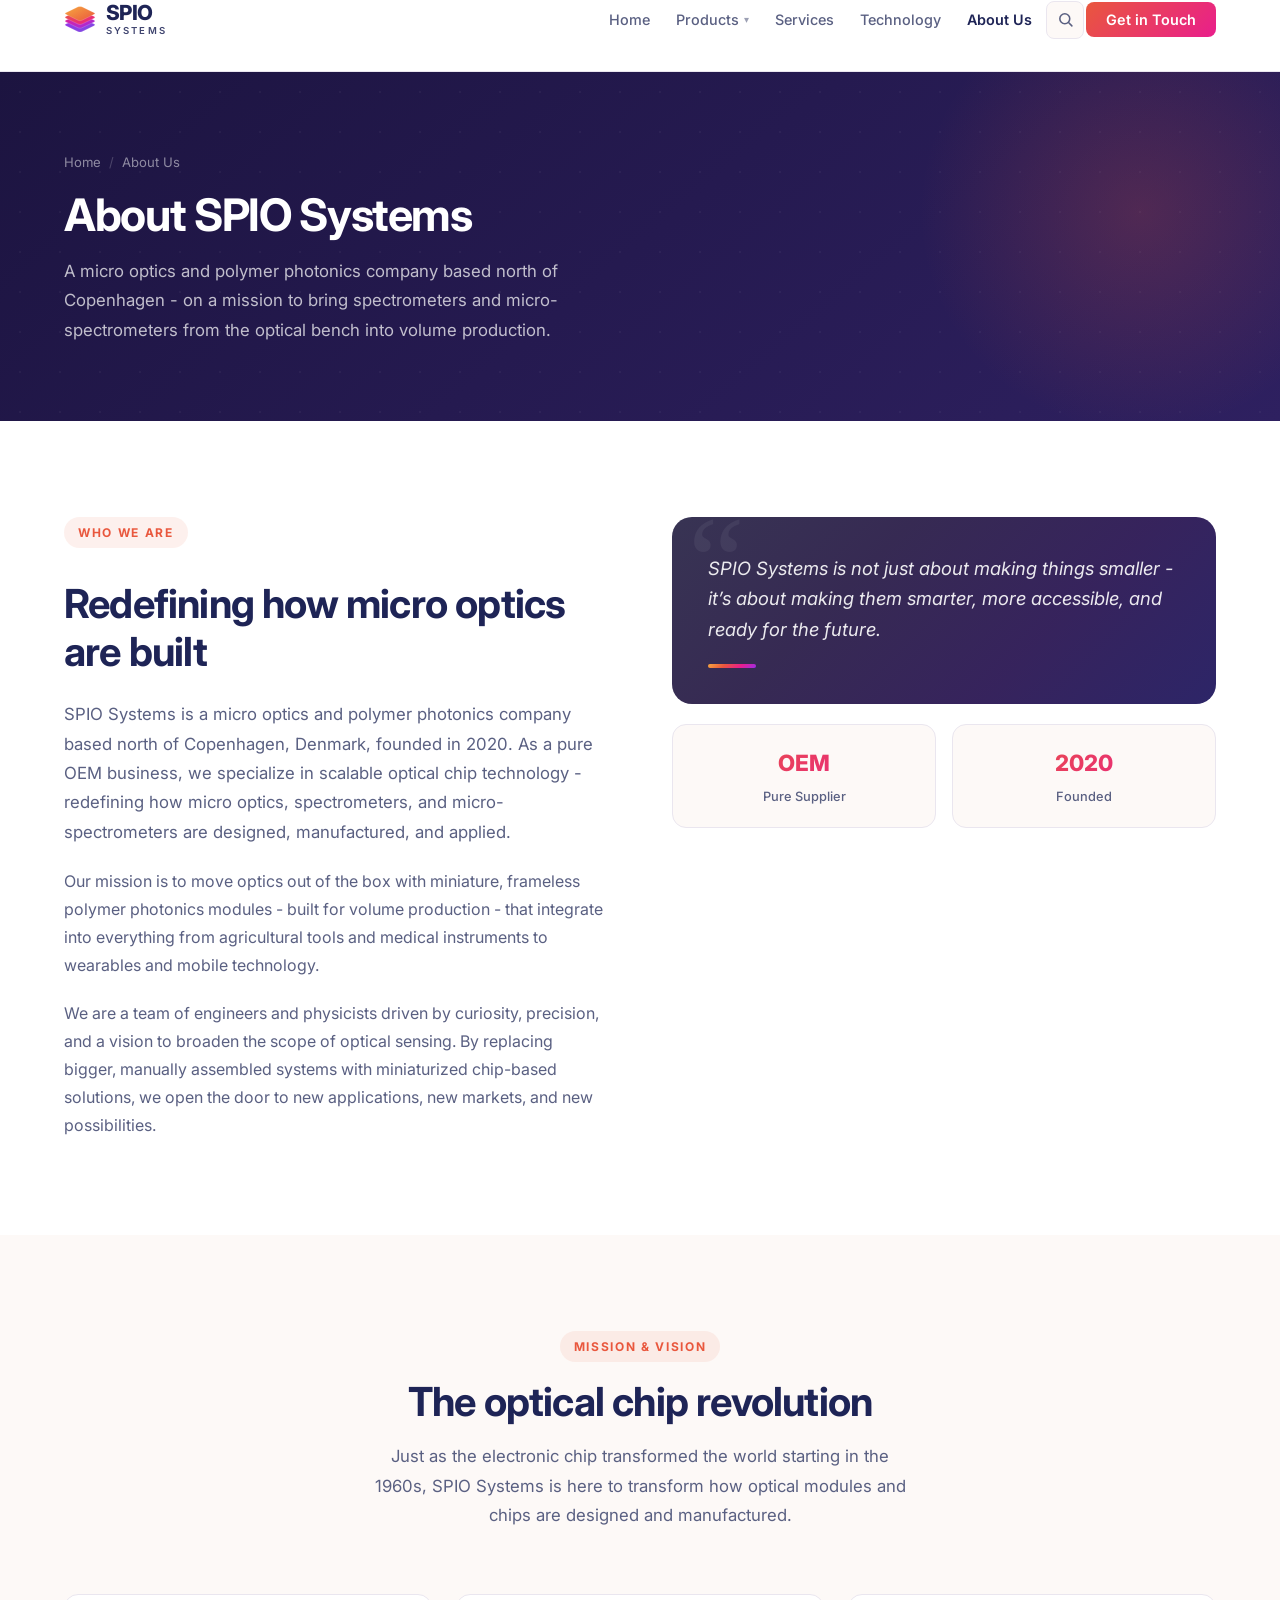
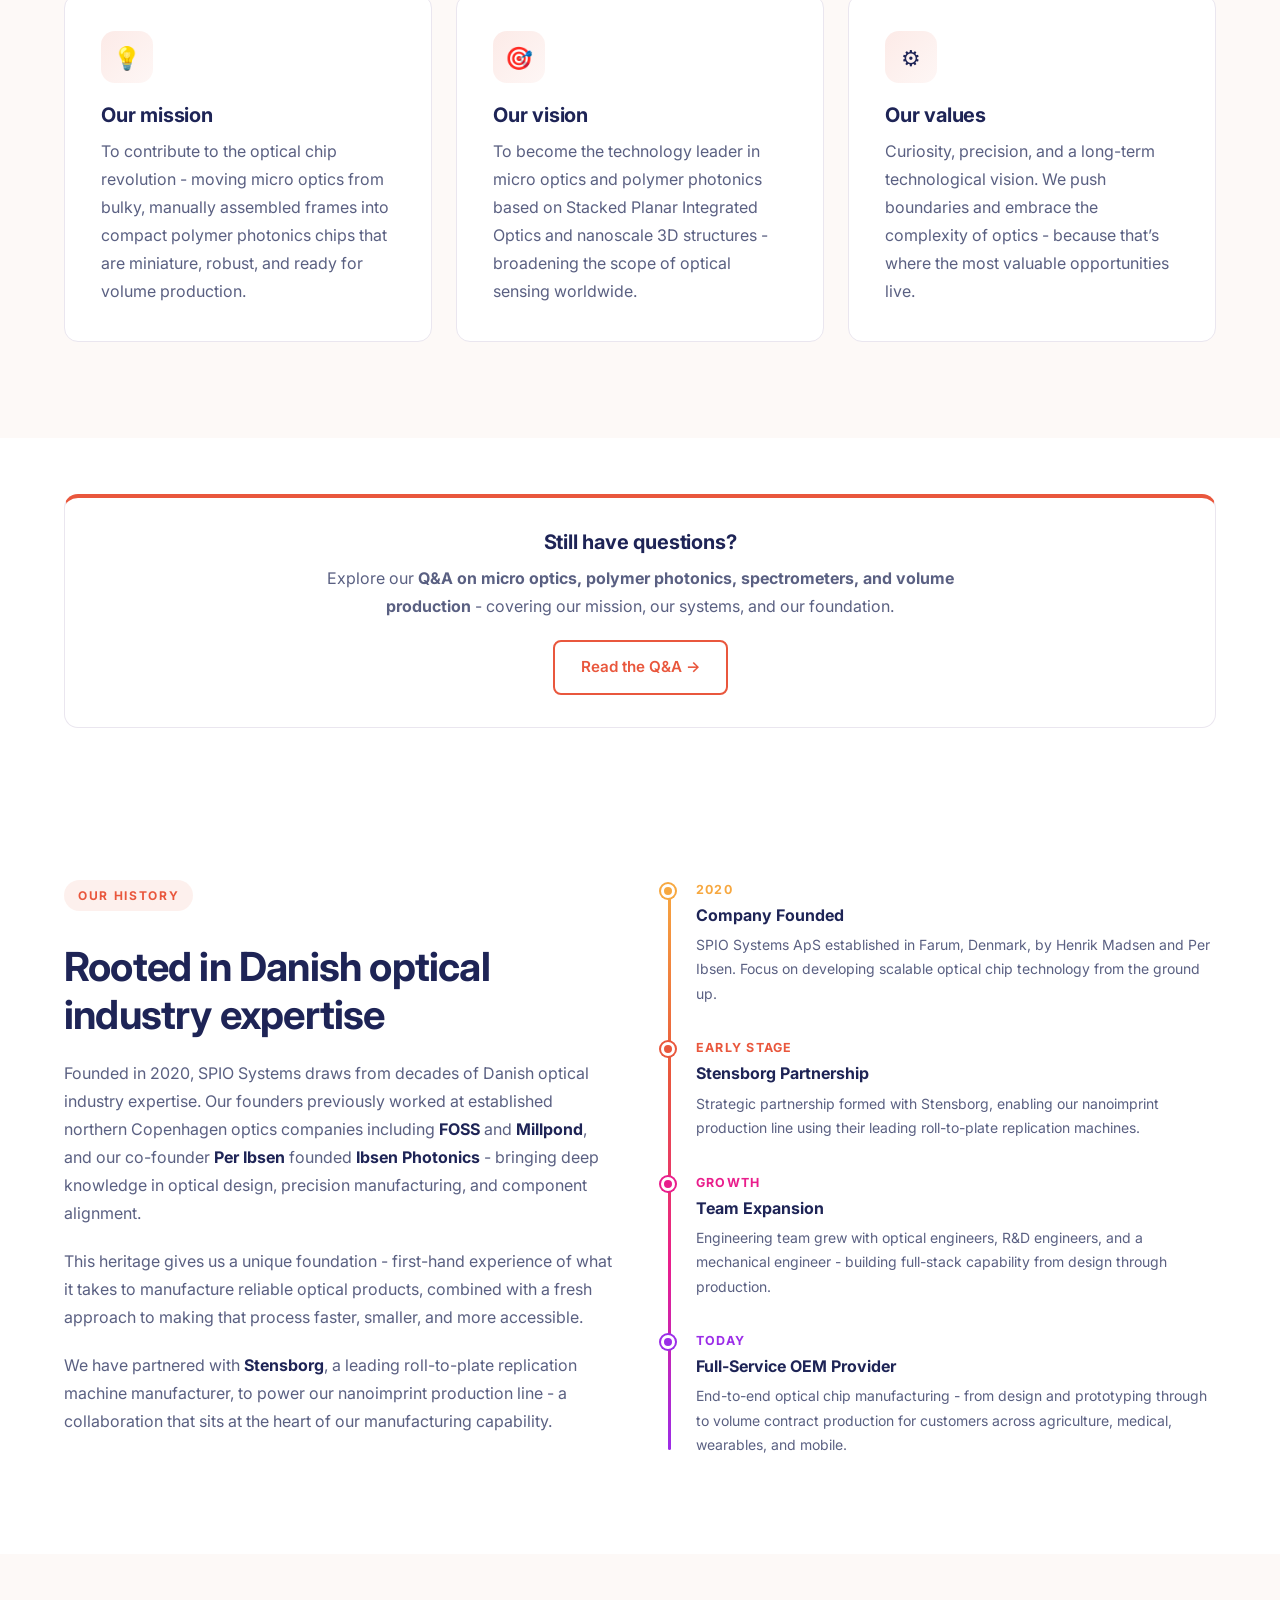
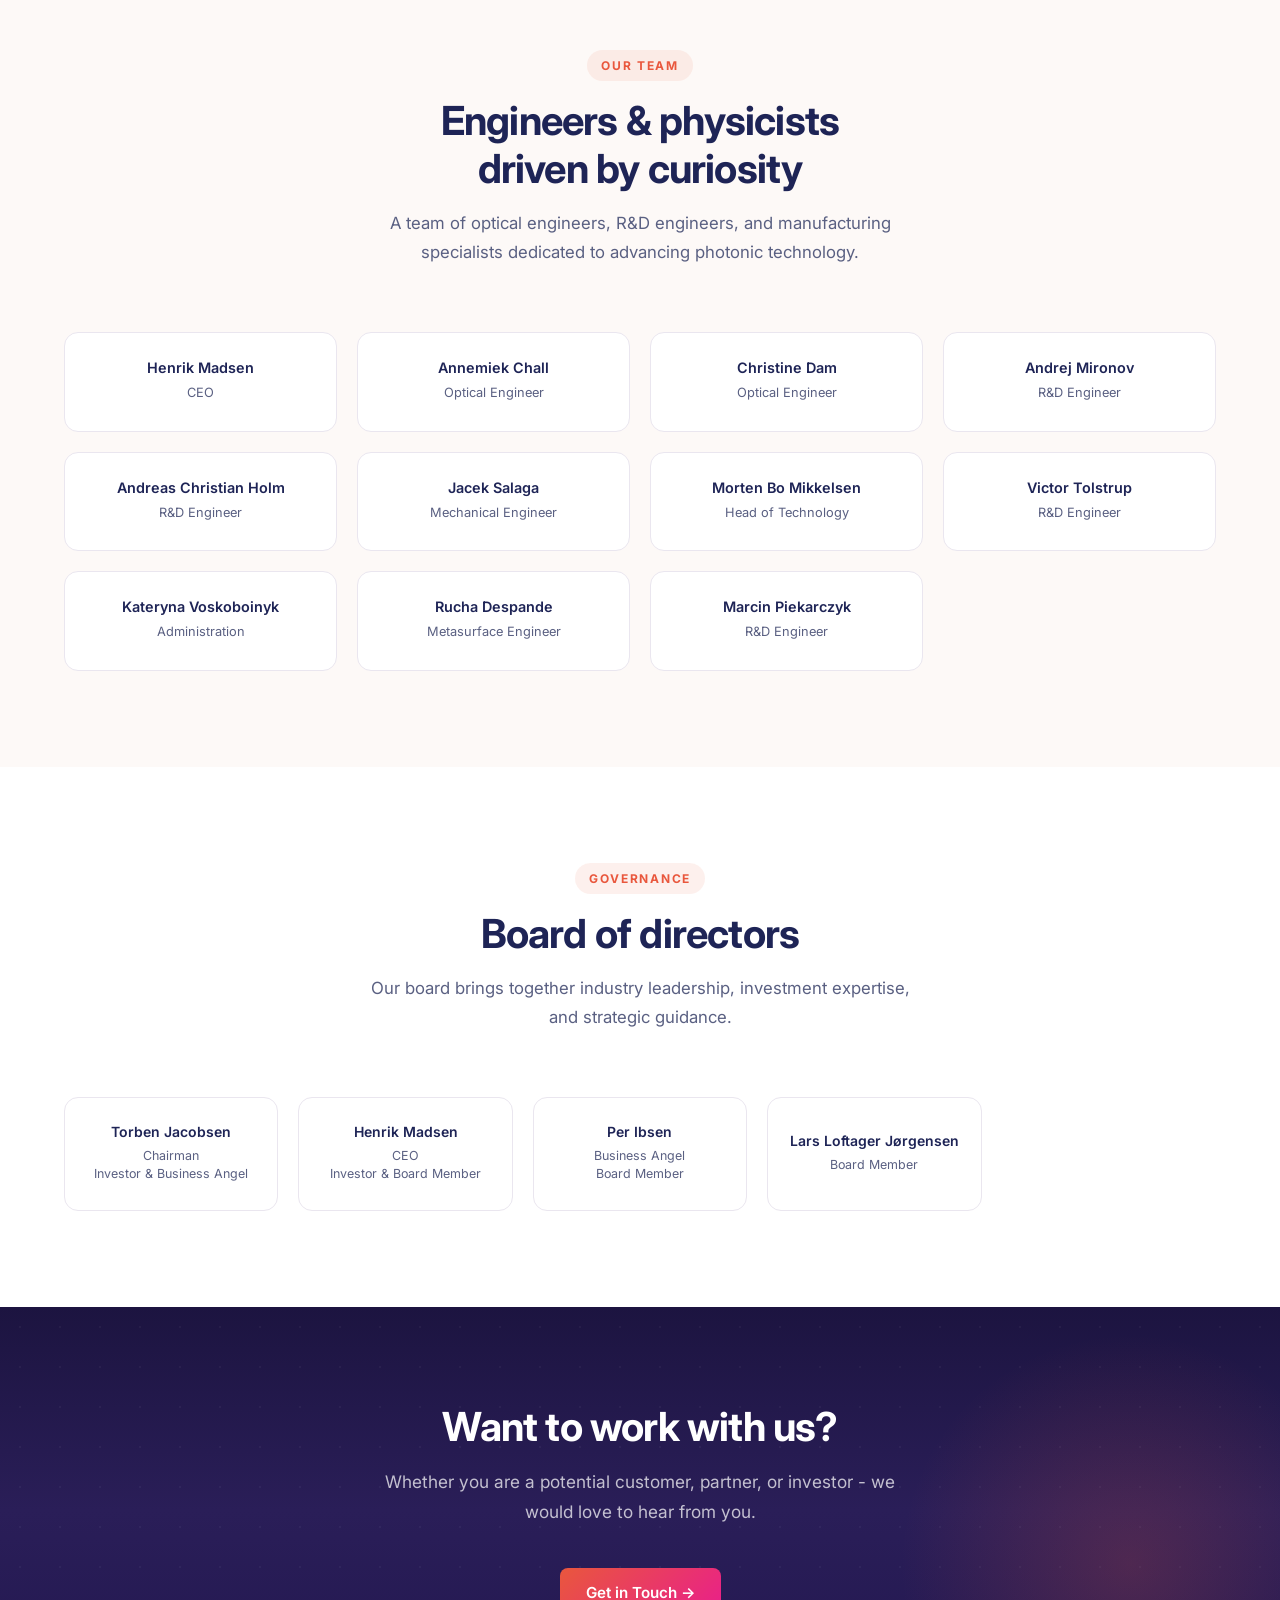
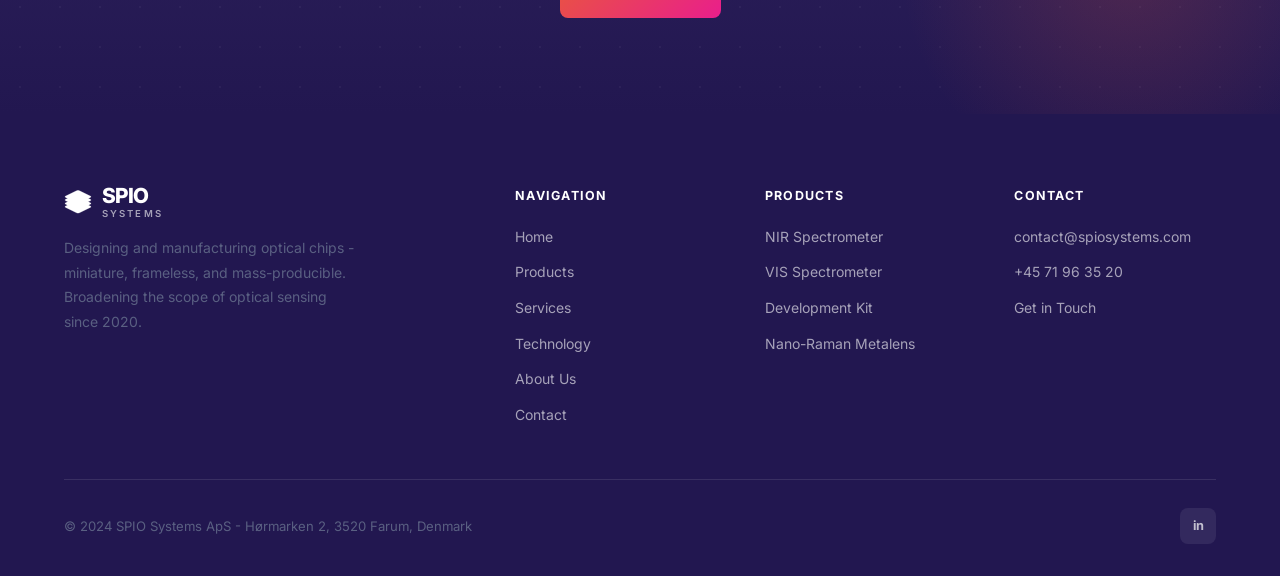
==== commit 67358325: "Team update" ====
--- a/about.html
+++ b/about.html
@@ -205,15 +205,11 @@
         <h2>Engineers &amp; physicists<br>driven by curiosity</h2>
         <p>A team of optical engineers, R&amp;D engineers, and manufacturing specialists dedicated to advancing photonic technology.</p>
       </div>
-                  <!-- TEAM-SECTION-START -->
+      <!-- TEAM-SECTION-START -->
       <div class="team-grid">
         <div class="team-card">
           <h4>Henrik Madsen</h4>
-          <p>CEO &amp; Co-founder</p>
-        </div>
-        <div class="team-card">
-          <h4>Per Ibsen</h4>
-          <p>Investor &amp; Co-founder</p>
+          <p>CEO</p>
         </div>
         <div class="team-card">
           <h4>Annemiek Chall</h4>
@@ -221,7 +217,7 @@
         </div>
         <div class="team-card">
           <h4>Christine Dam</h4>
-          <p>R&amp;D Engineer</p>
+          <p>Optical Engineer</p>
         </div>
         <div class="team-card">
           <h4>Andrej Mironov</h4>
@@ -237,15 +233,23 @@
         </div>
         <div class="team-card">
           <h4>Morten Bo Mikkelsen</h4>
-          <p>R&amp;D Engineer</p>
+          <p>Head of Technology</p>
         </div>
         <div class="team-card">
           <h4>Victor Tolstrup</h4>
           <p>R&amp;D Engineer</p>
         </div>
         <div class="team-card">
+          <h4>Kateryna Voskoboinyk</h4>
+          <p>Administration</p>
+        </div>
+        <div class="team-card">
           <h4>Rucha Despande</h4>
           <p>Metasurface Engineer</p>
+        </div>
+        <div class="team-card">
+          <h4>Marcin Piekarczyk</h4>
+          <p>R&amp;D Engineer</p>
         </div>
       </div>
       <!-- TEAM-SECTION-END -->
@@ -276,10 +280,6 @@
         </div>
         <div class="board-card">
           <h4>Lars Loftager Jørgensen</h4>
-          <p>Board Member</p>
-        </div>
-        <div class="board-card">
-          <h4>Jan Stensborg</h4>
           <p>Board Member</p>
         </div>
       </div>
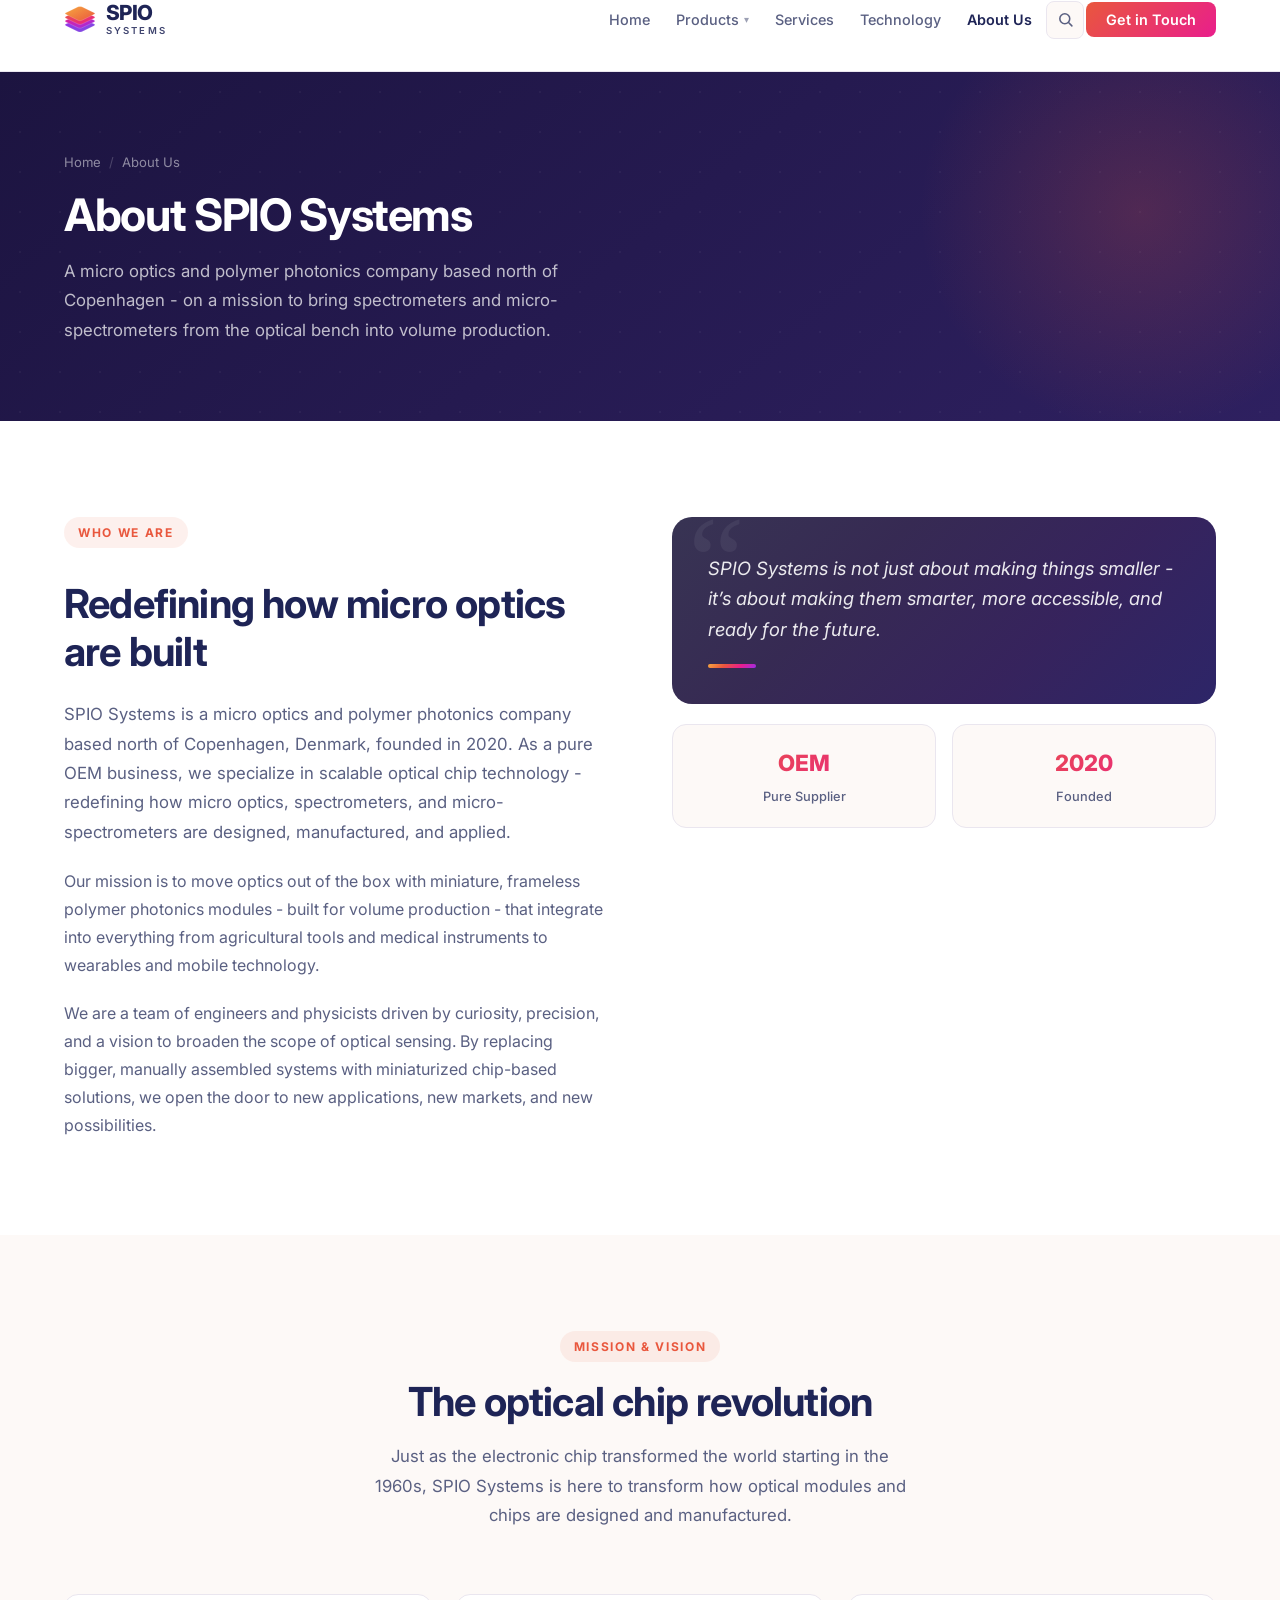
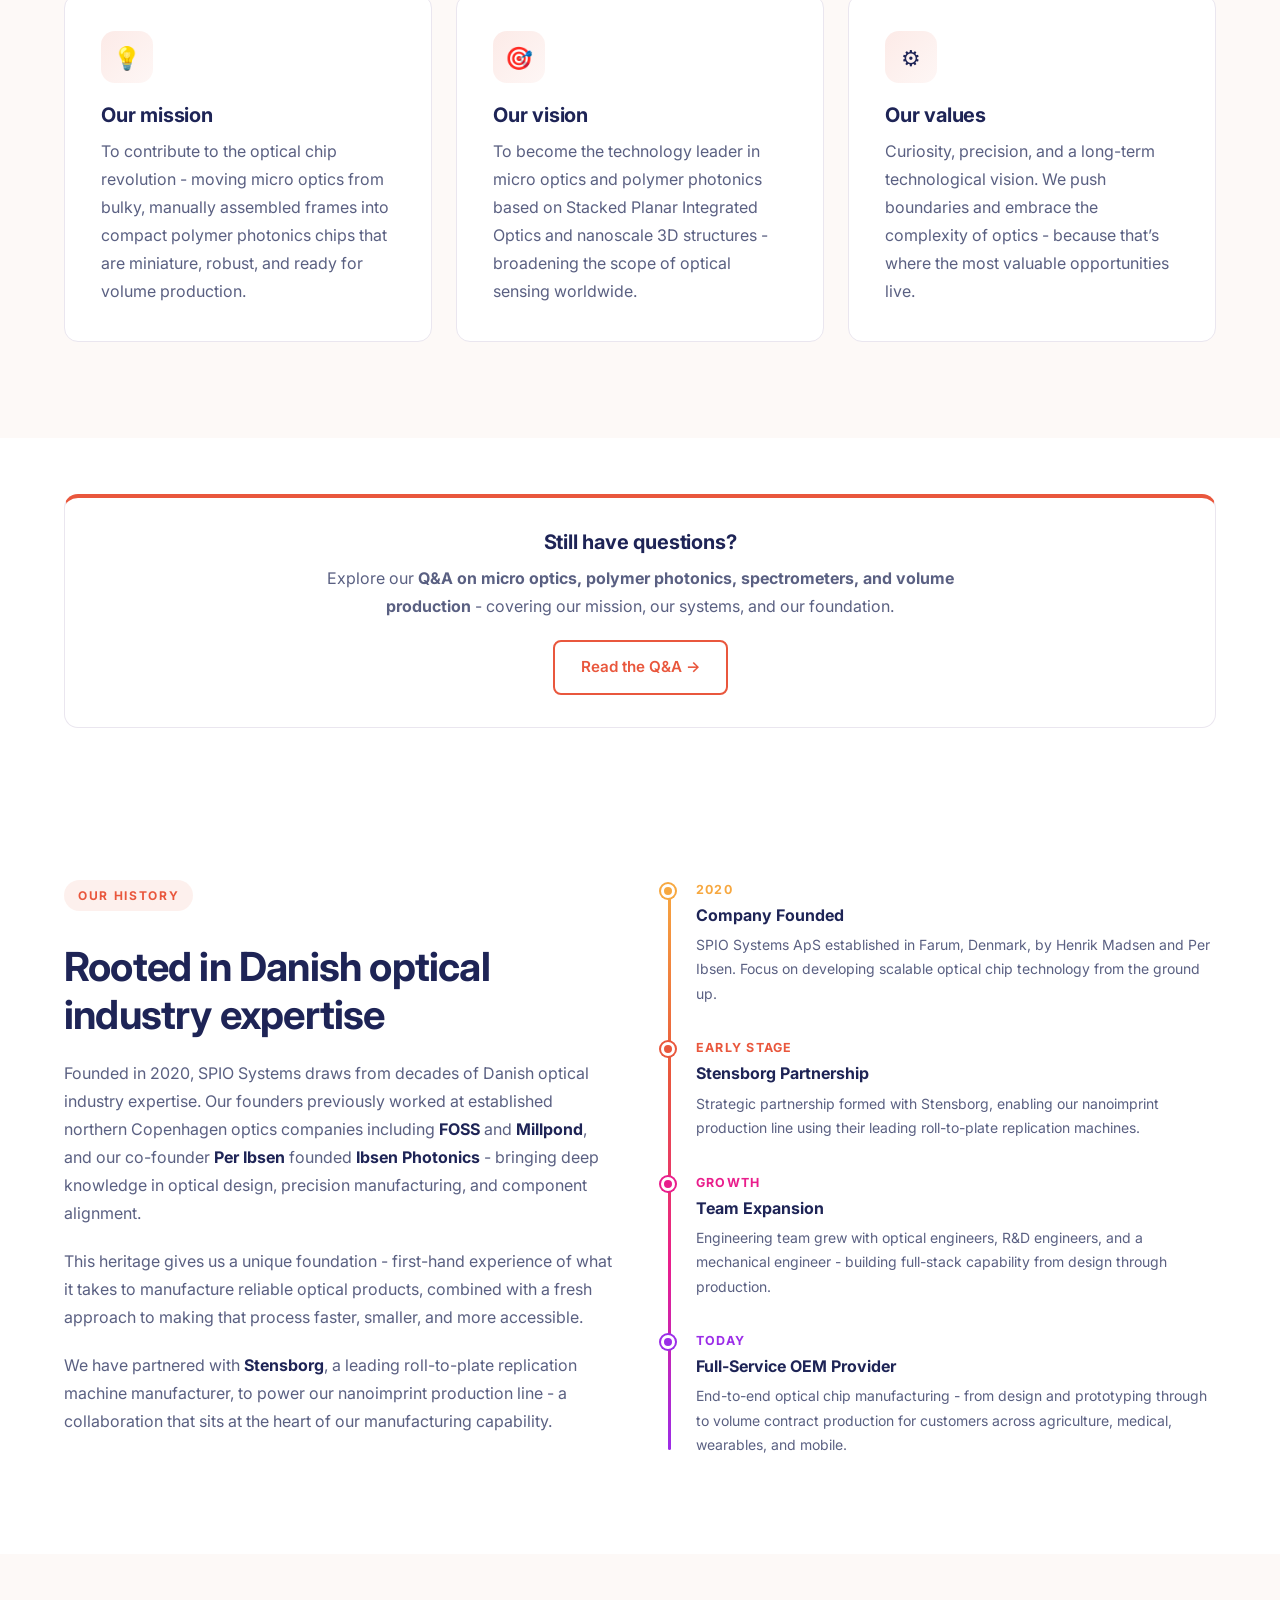
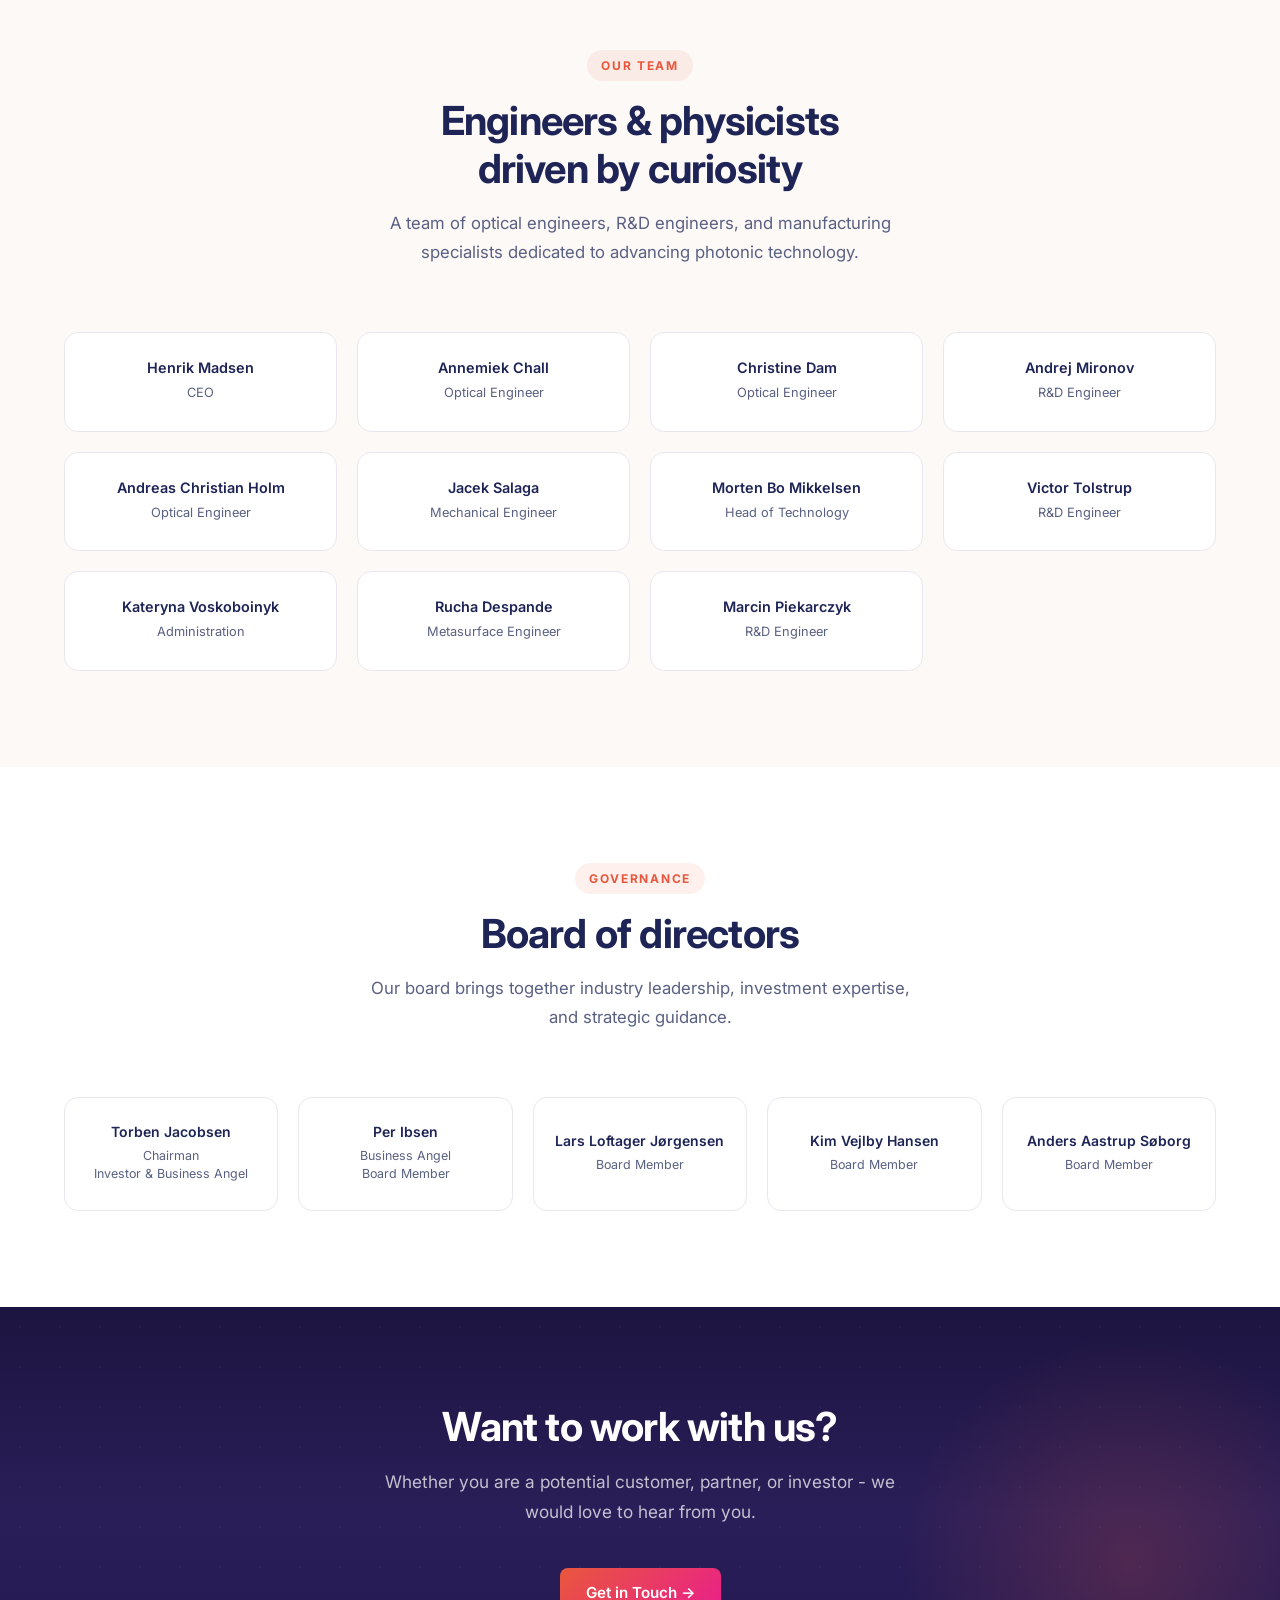
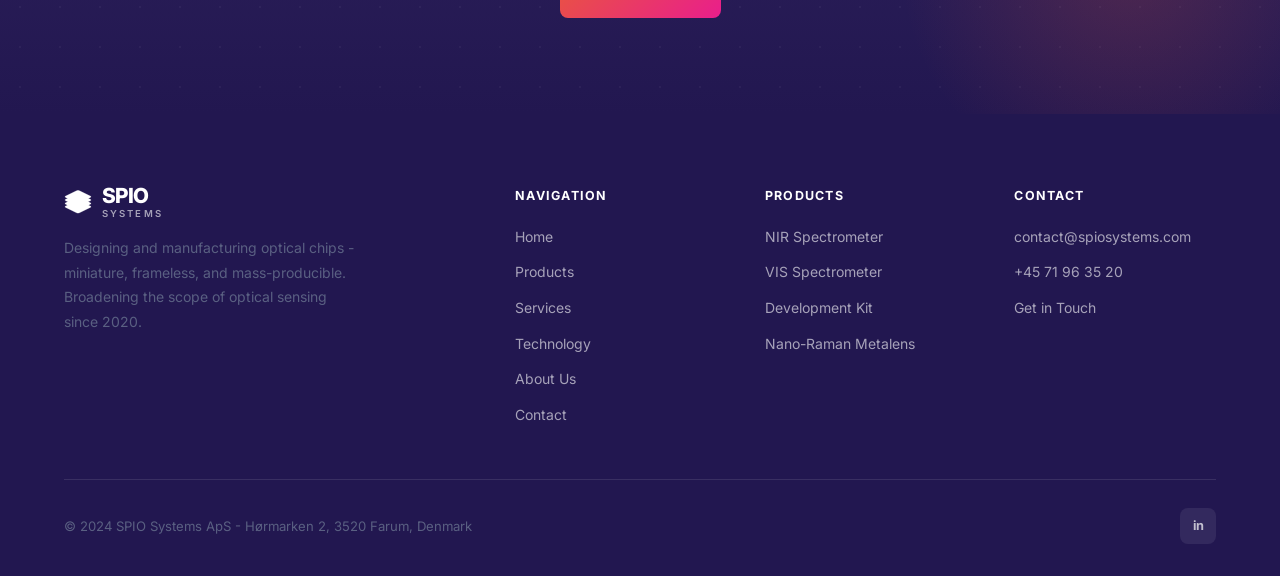
==== commit dffbfb8a: "Fix image sizes + board update" ====
--- a/about.html
+++ b/about.html
@@ -225,7 +225,7 @@
         </div>
         <div class="team-card">
           <h4>Andreas Christian Holm</h4>
-          <p>R&amp;D Engineer</p>
+          <p>Optical Engineer</p>
         </div>
         <div class="team-card">
           <h4>Jacek Salaga</h4>
@@ -271,15 +271,19 @@
           <p>Chairman<br>Investor &amp; Business Angel</p>
         </div>
         <div class="board-card">
-          <h4>Henrik Madsen</h4>
-          <p>CEO<br>Investor &amp; Board Member</p>
-        </div>
-        <div class="board-card">
           <h4>Per Ibsen</h4>
           <p>Business Angel<br>Board Member</p>
         </div>
         <div class="board-card">
           <h4>Lars Loftager Jørgensen</h4>
+          <p>Board Member</p>
+        </div>
+        <div class="board-card">
+          <h4>Kim Vejlby Hansen</h4>
+          <p>Board Member</p>
+        </div>
+        <div class="board-card">
+          <h4>Anders Aastrup Søborg</h4>
           <p>Board Member</p>
         </div>
       </div>
--- a/styles.css
+++ b/styles.css
@@ -253,6 +253,15 @@
 .hero p { color: rgba(255,255,255,0.72); font-size: 1.1rem; margin-bottom: 40px; max-width: 580px; }
 .hero-actions { display: flex; gap: 14px; flex-wrap: wrap; }
 
+/* Hero product image */
+.hero-grid { position: relative; z-index: 1; display: grid; grid-template-columns: 1.05fr 0.95fr; gap: 48px; align-items: center; }
+.hero-grid .hero-content { max-width: none; }
+.hero-visual img { width: 100%; height: auto; display: block; filter: drop-shadow(0 22px 45px rgba(0,0,0,0.4)); }
+@media (max-width: 860px) {
+  .hero-grid { grid-template-columns: 1fr; gap: 24px; }
+  .hero-visual { max-width: 440px; }
+}
+
 /* ── PAGE HERO (inner pages) ── */
 .page-hero {
   background: linear-gradient(140deg, #1C1440 0%, #2E2060 100%);
@@ -279,6 +288,19 @@
   pointer-events: none;
 }
 .page-hero-content { position: relative; z-index: 1; }
+.page-hero-photo {
+  position: absolute;
+  right: 24px;
+  top: 50%;
+  transform: translateY(-50%);
+  width: 320px;
+  max-width: 38%;
+  height: auto;
+  filter: drop-shadow(0 16px 34px rgba(0,0,0,0.4));
+  pointer-events: none;
+  z-index: 0;
+}
+@media (max-width: 900px) { .page-hero-photo { display: none; } }
 .breadcrumb {
   display: flex;
   align-items: center;
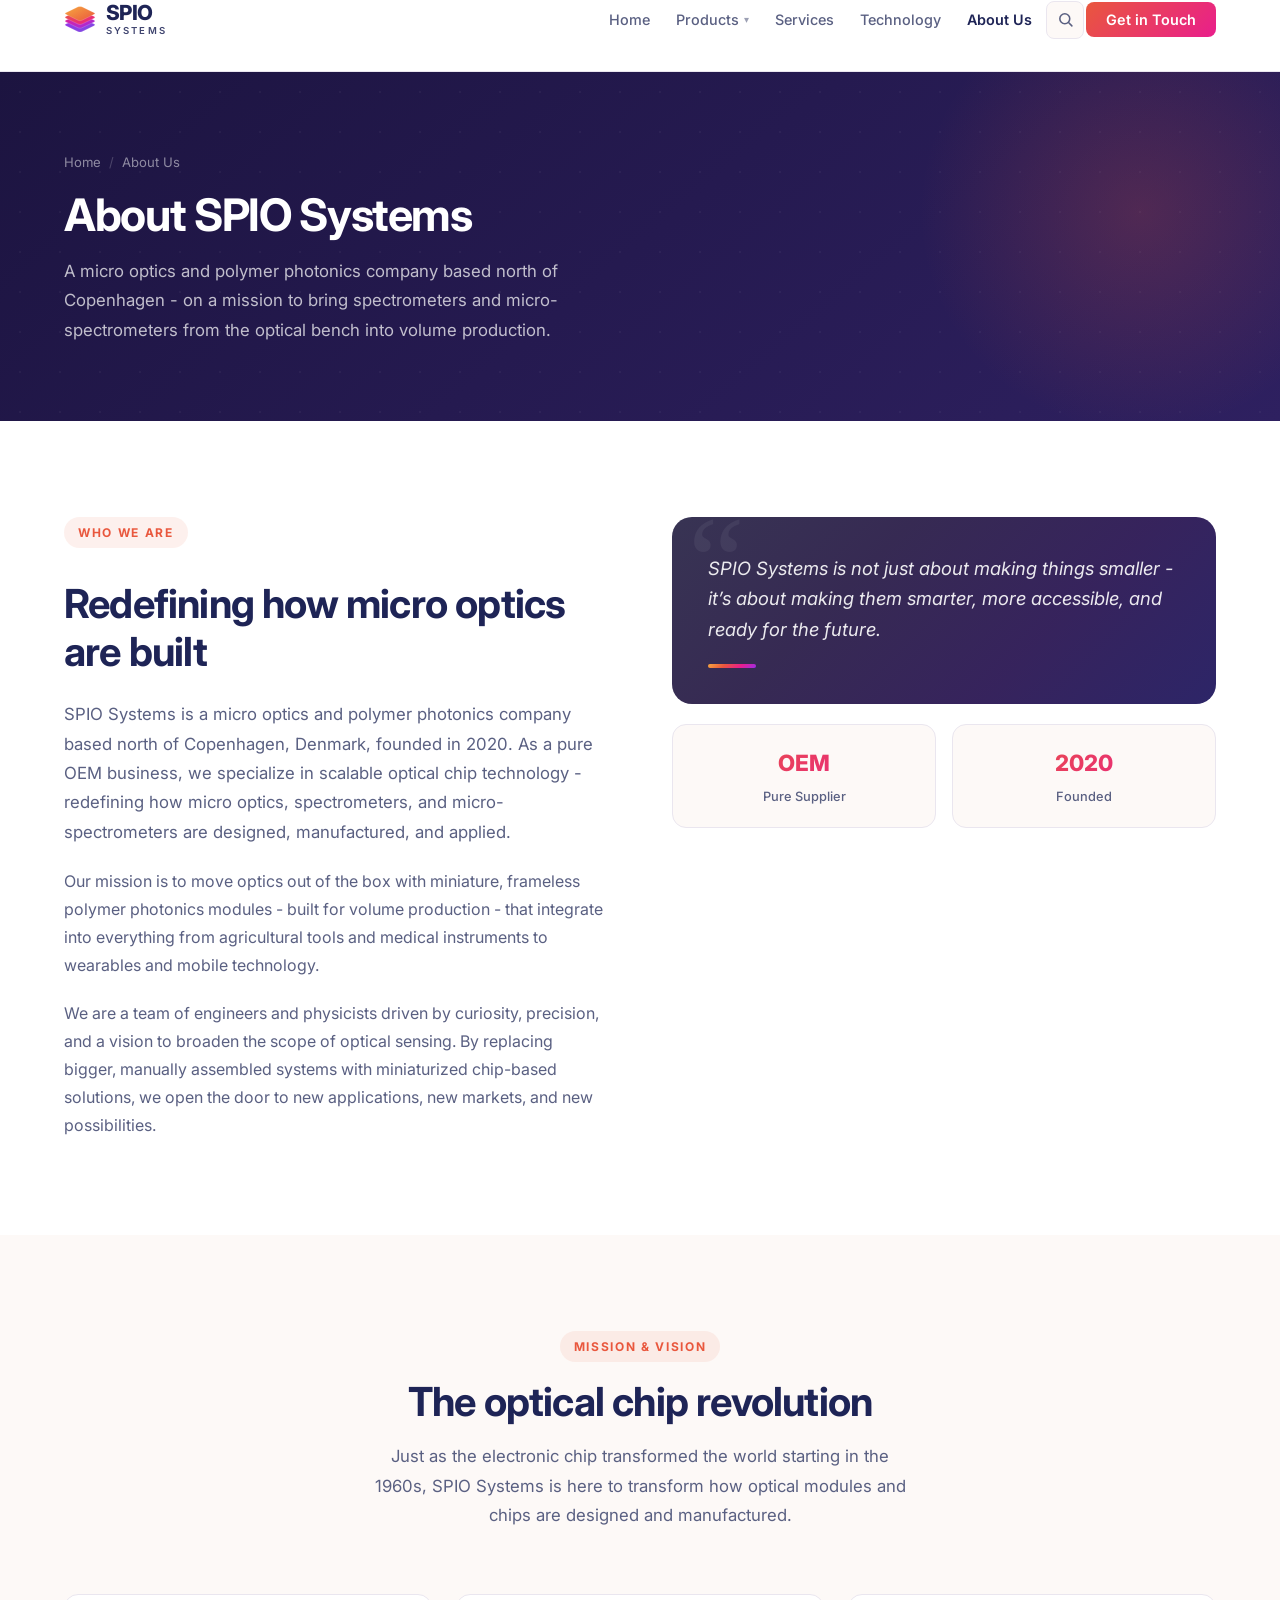
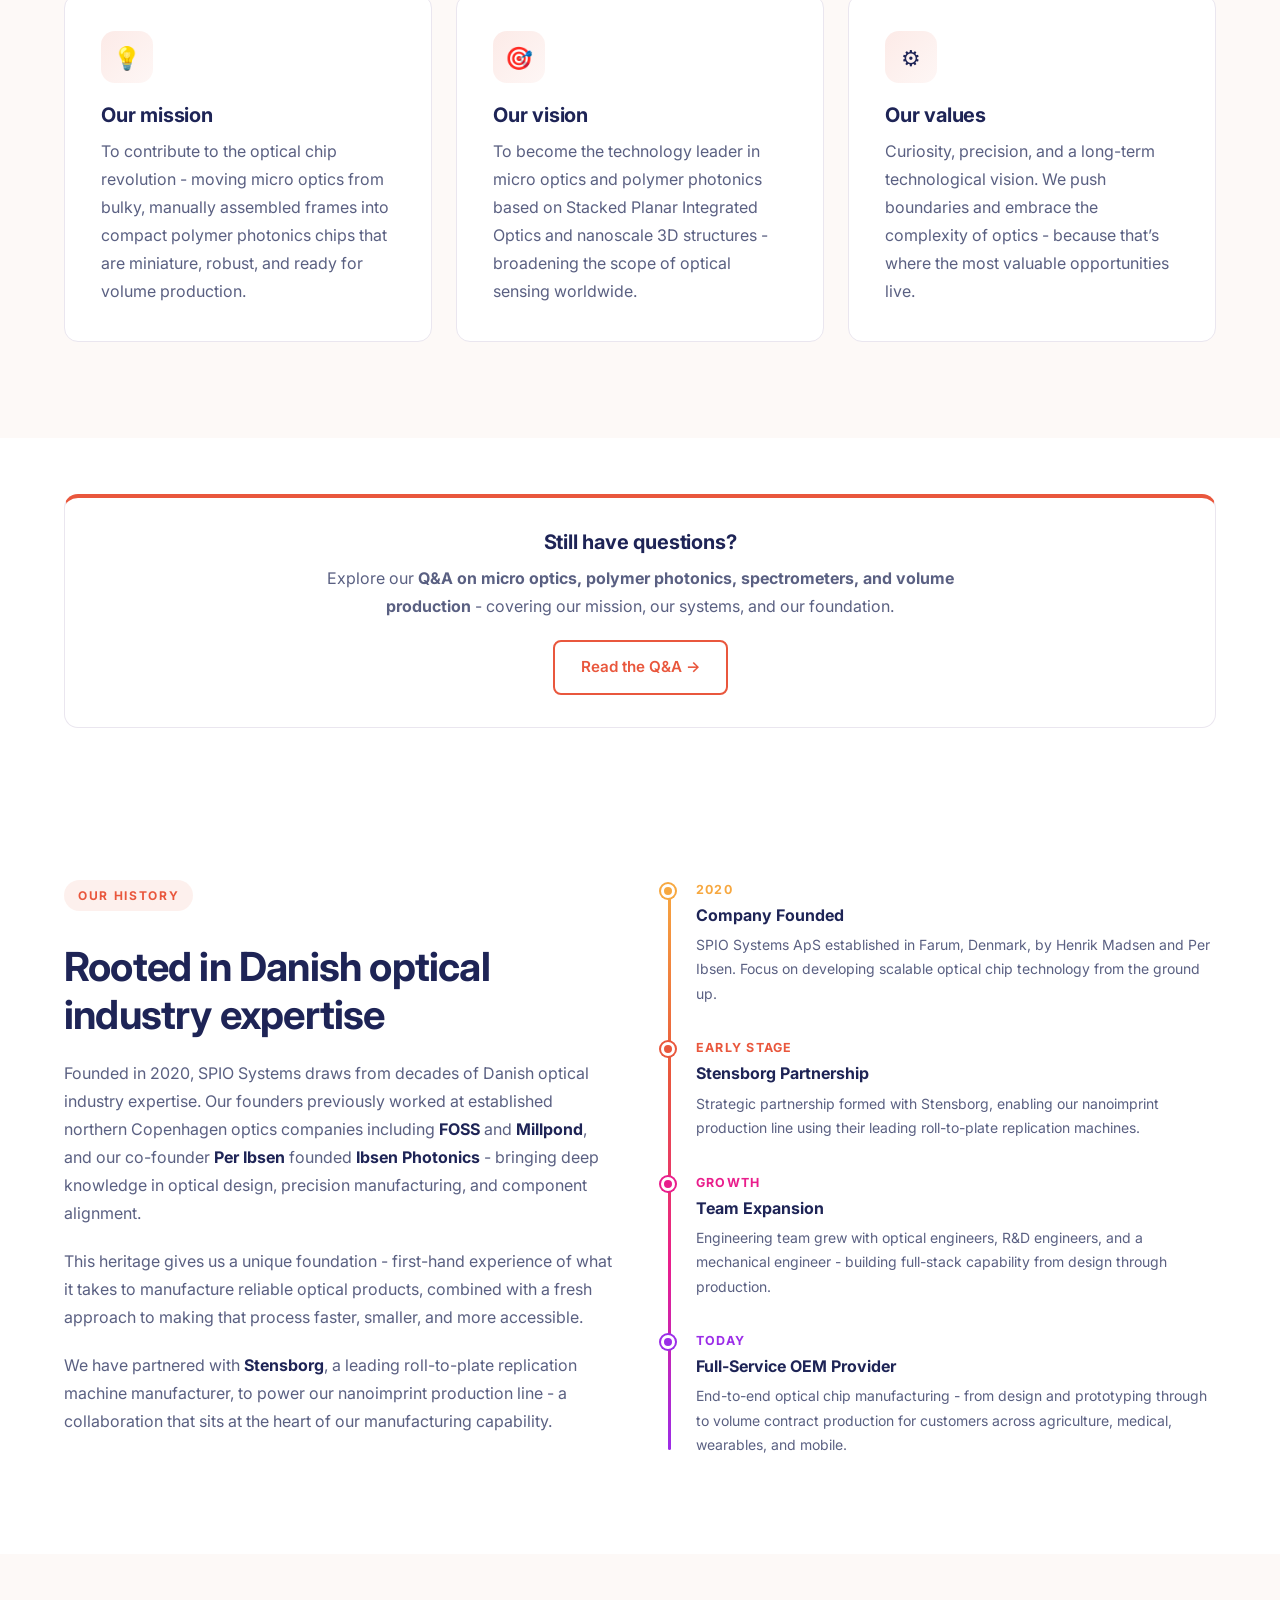
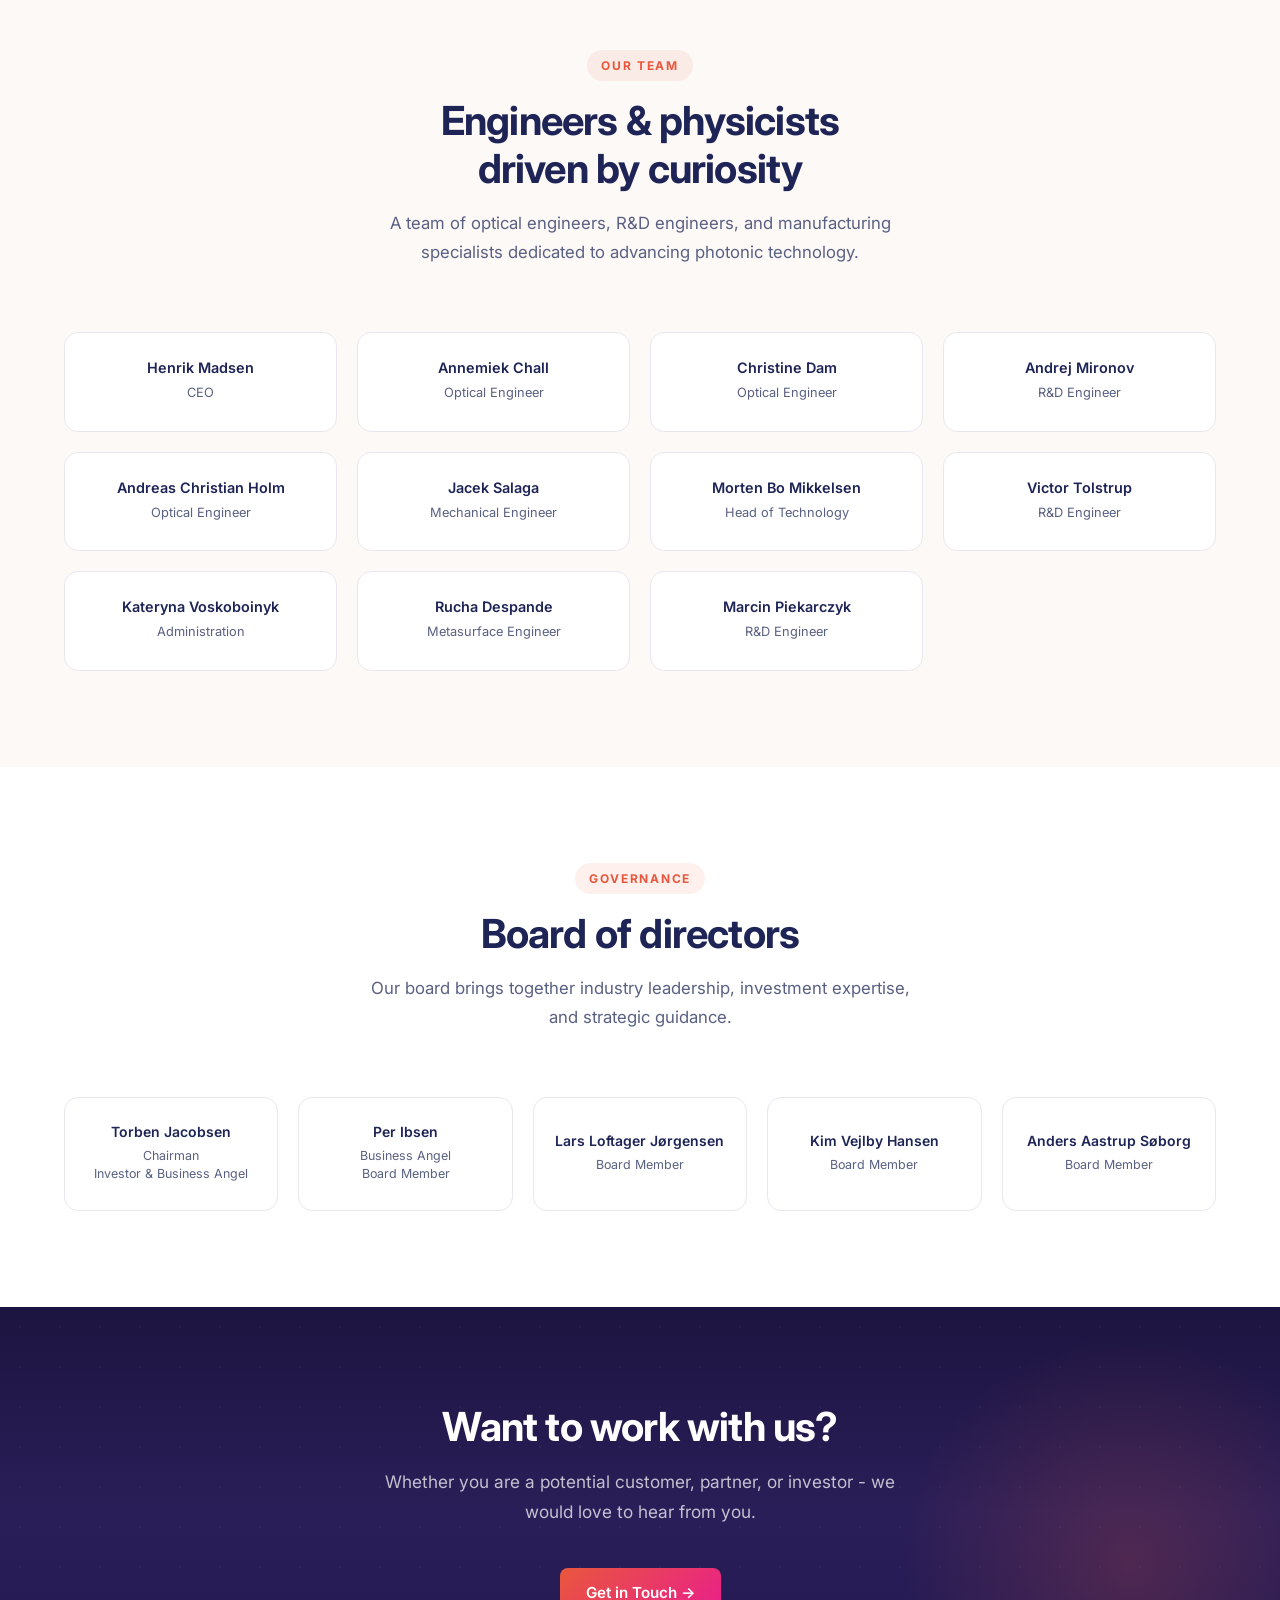
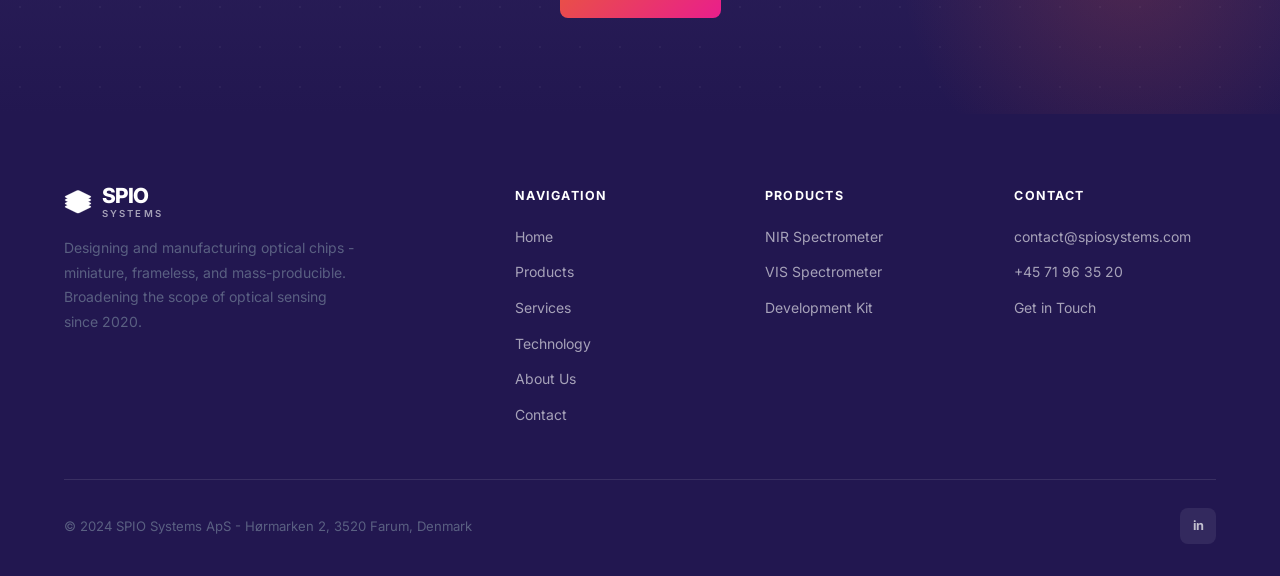
==== commit cea43c41: "remove nano-raman as product from all pages" ====
--- a/about.html
+++ b/about.html
@@ -46,7 +46,6 @@
               <a href="product-nir-spectrometer.html">NIR Spectrometer</a>
               <a href="product-vis-spectrometer.html">VIS Spectrometer</a>
               <a href="product-development-kit.html">Spectrometer Development Kit</a>
-              <a href="product-nano-raman-metalens.html">Nano-Raman Metalens</a>
             </div>
           </li>
           <li><a href="services.html">Services</a></li>
@@ -333,7 +332,6 @@
             <li><a href="product-nir-spectrometer.html">NIR Spectrometer</a></li>
             <li><a href="product-vis-spectrometer.html">VIS Spectrometer</a></li>
             <li><a href="product-development-kit.html">Development Kit</a></li>
-            <li><a href="product-nano-raman-metalens.html">Nano-Raman Metalens</a></li>
           </ul>
         </div>
         <div class="footer-col">
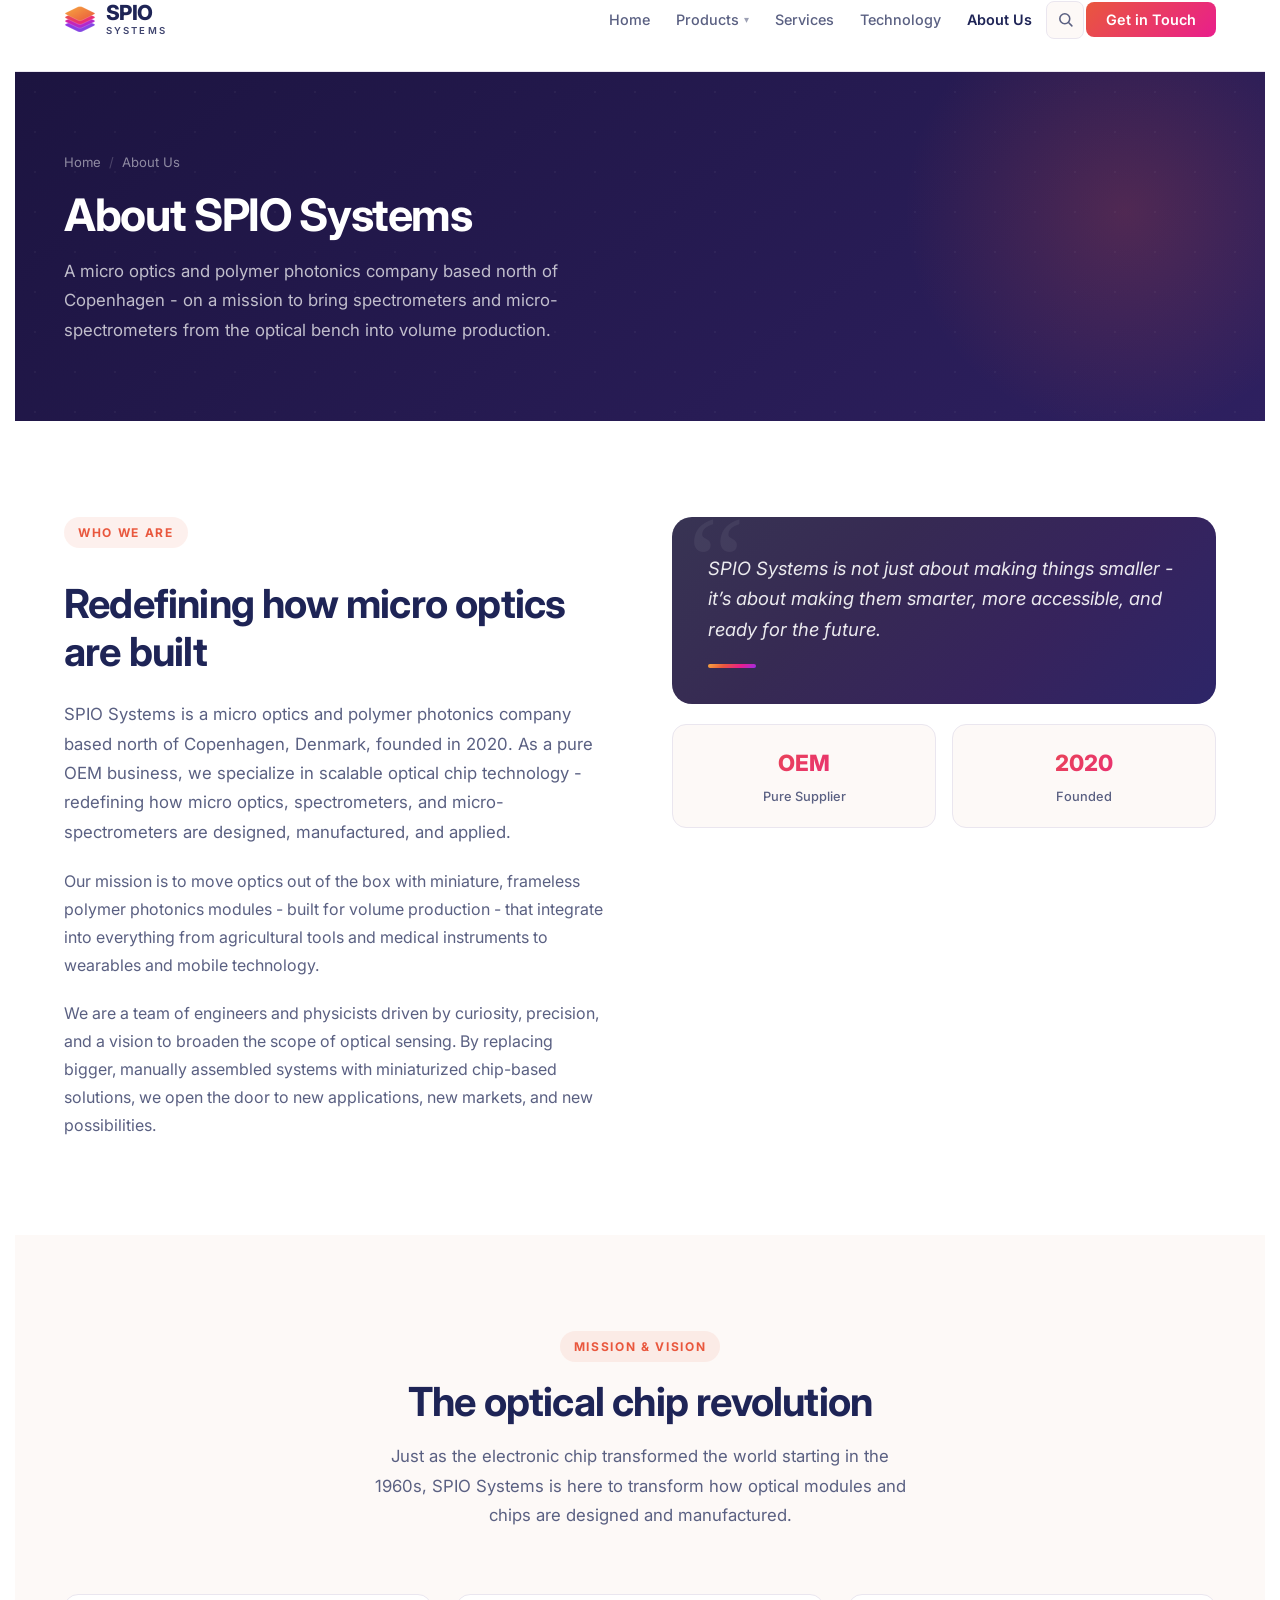
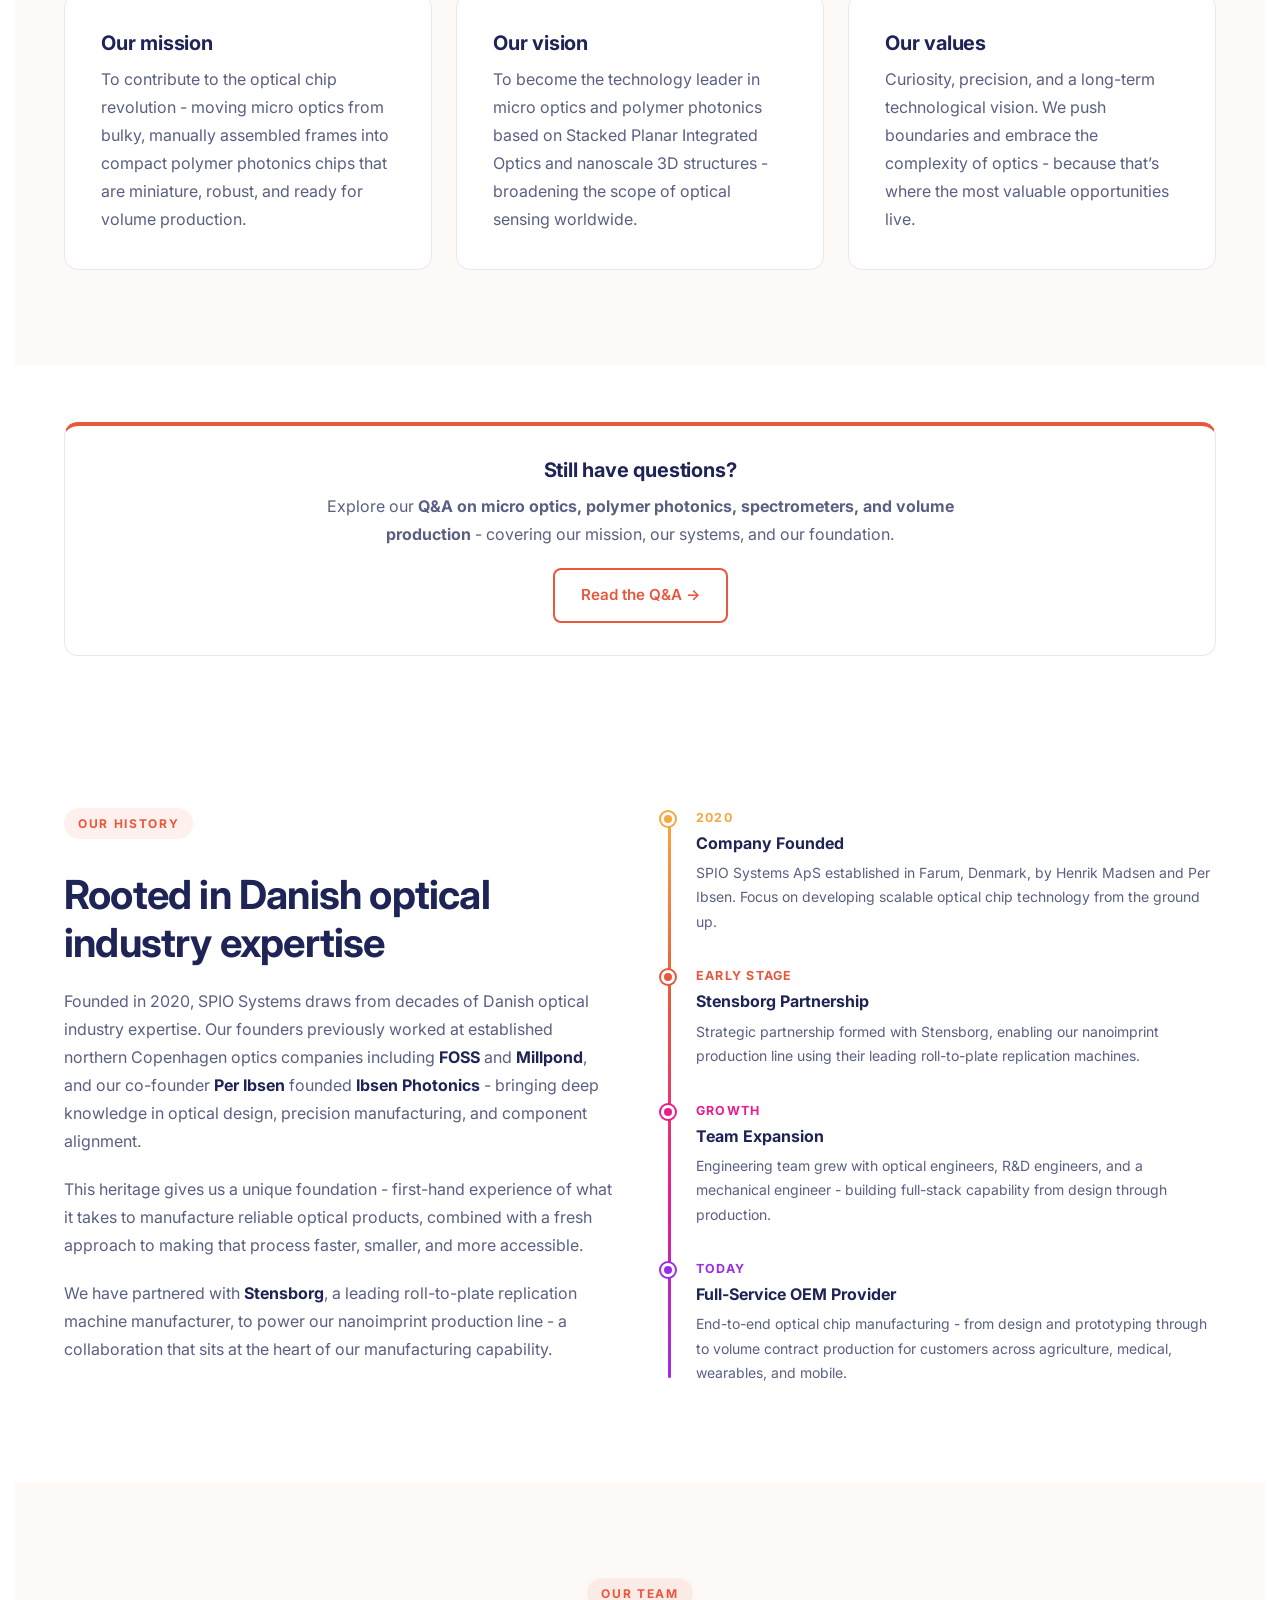
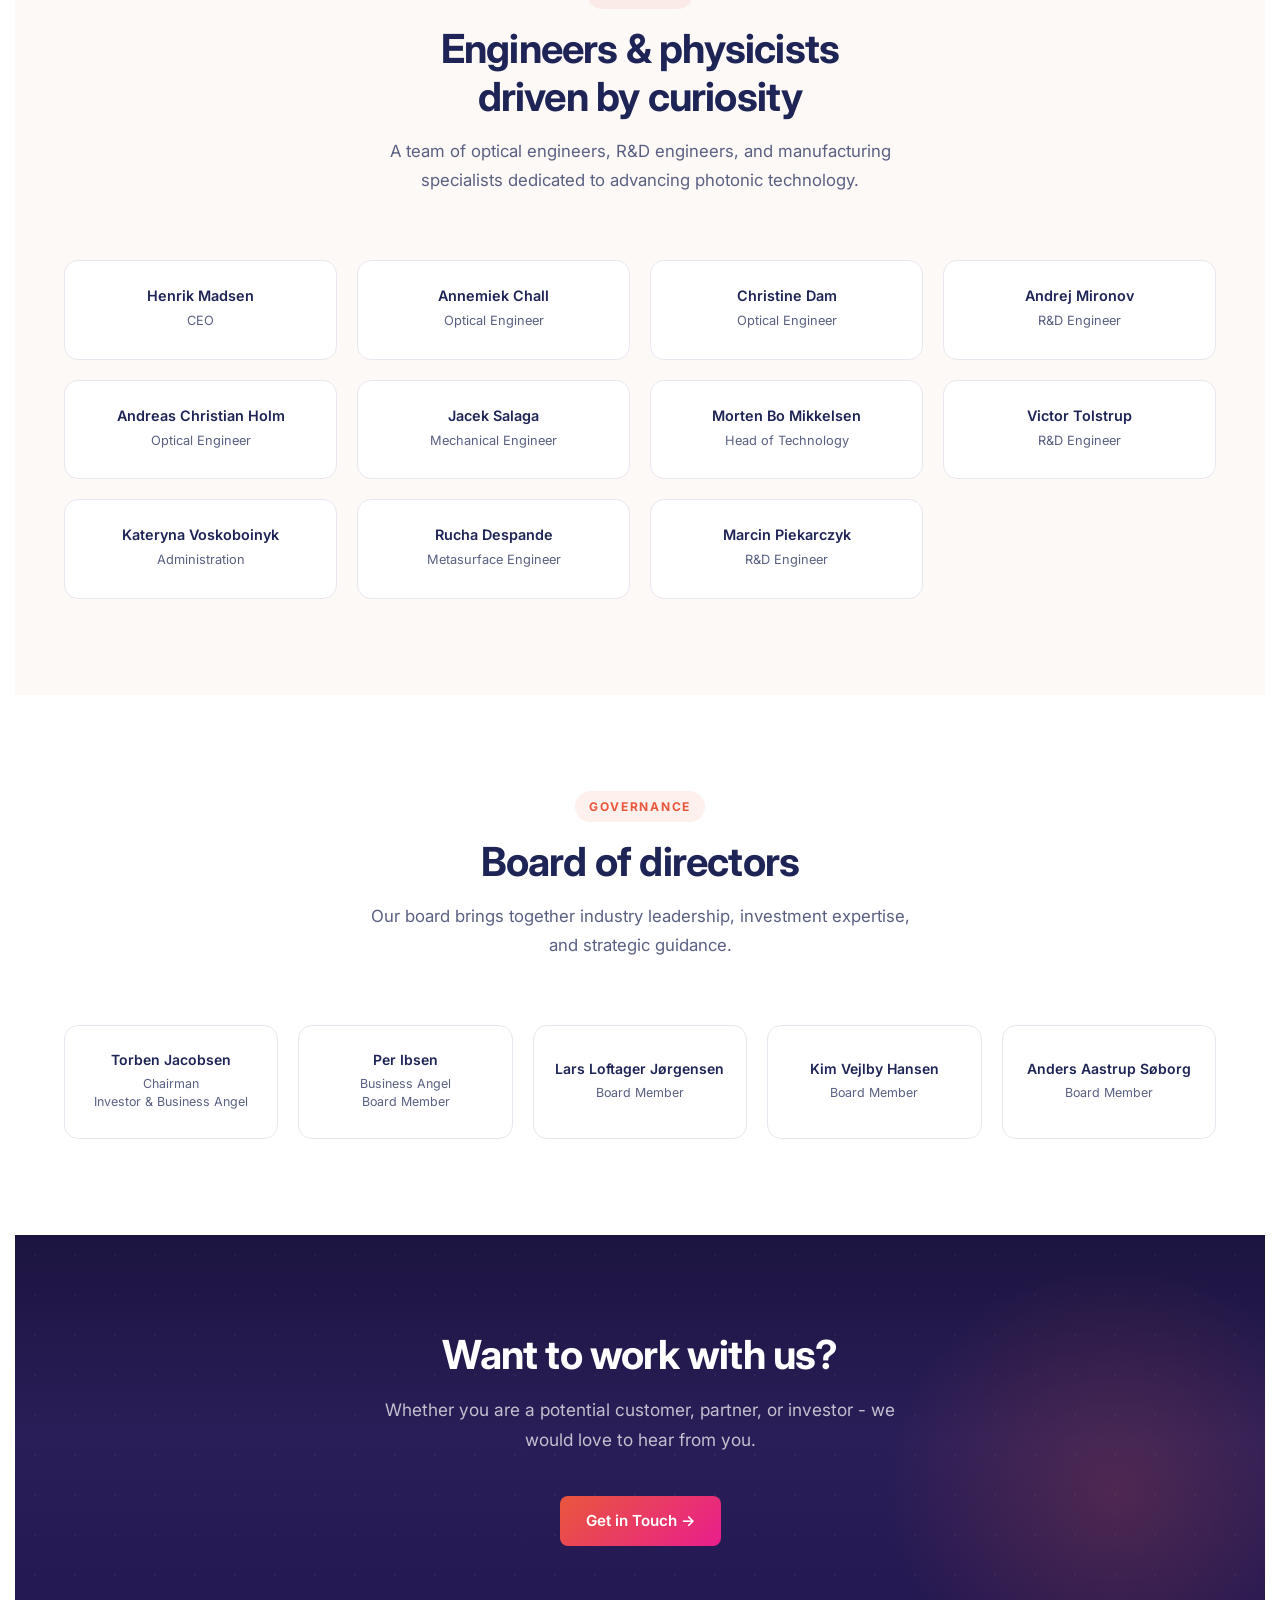
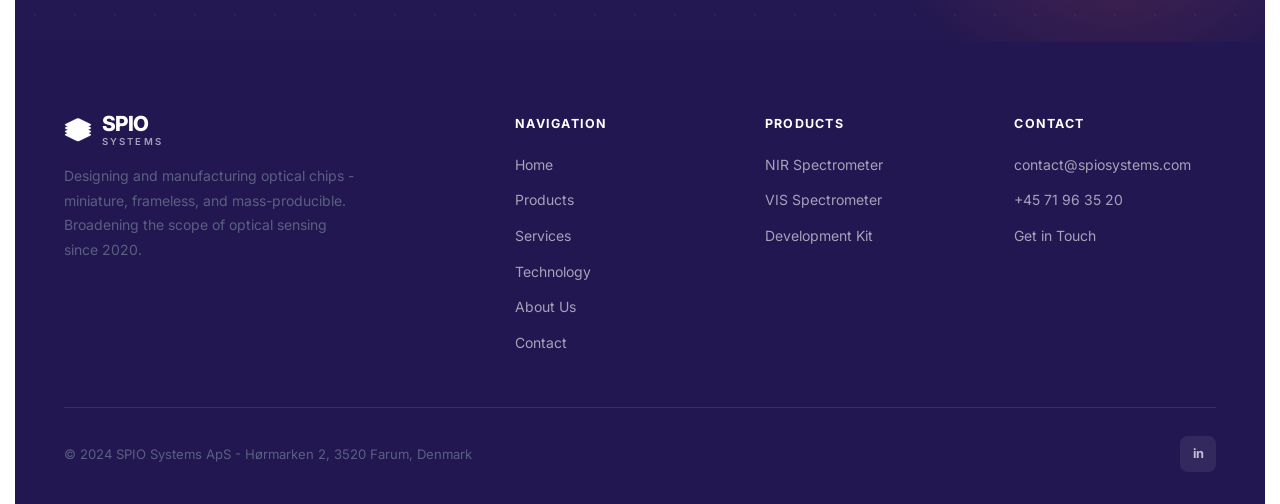
==== commit e582a6a2: "All icons/emojis removed." ====
--- a/about.html
+++ b/about.html
@@ -124,17 +124,14 @@
       </div>
       <div class="grid-3">
         <div class="card">
-          <div class="card-icon">&#128161;</div>
           <h3>Our mission</h3>
           <p>To contribute to the optical chip revolution - moving micro optics from bulky, manually assembled frames into compact polymer photonics chips that are miniature, robust, and ready for volume production.</p>
         </div>
         <div class="card">
-          <div class="card-icon">&#127919;</div>
           <h3>Our vision</h3>
           <p>To become the technology leader in micro optics and polymer photonics based on Stacked Planar Integrated Optics and nanoscale 3D structures - broadening the scope of optical sensing worldwide.</p>
         </div>
         <div class="card">
-          <div class="card-icon">&#9881;</div>
           <h3>Our values</h3>
           <p>Curiosity, precision, and a long-term technological vision. We push boundaries and embrace the complexity of optics - because that&rsquo;s where the most valuable opportunities live.</p>
         </div>
--- a/styles.css
+++ b/styles.css
@@ -35,7 +35,7 @@
   --nav-height: 72px;
 }
 
-html { scroll-behavior: smooth; }
+html { scroll-behavior: smooth; scrollbar-gutter: stable both-edges; }
 
 body {
   font-family: 'Inter', -apple-system, BlinkMacSystemFont, 'Segoe UI', Helvetica, sans-serif;
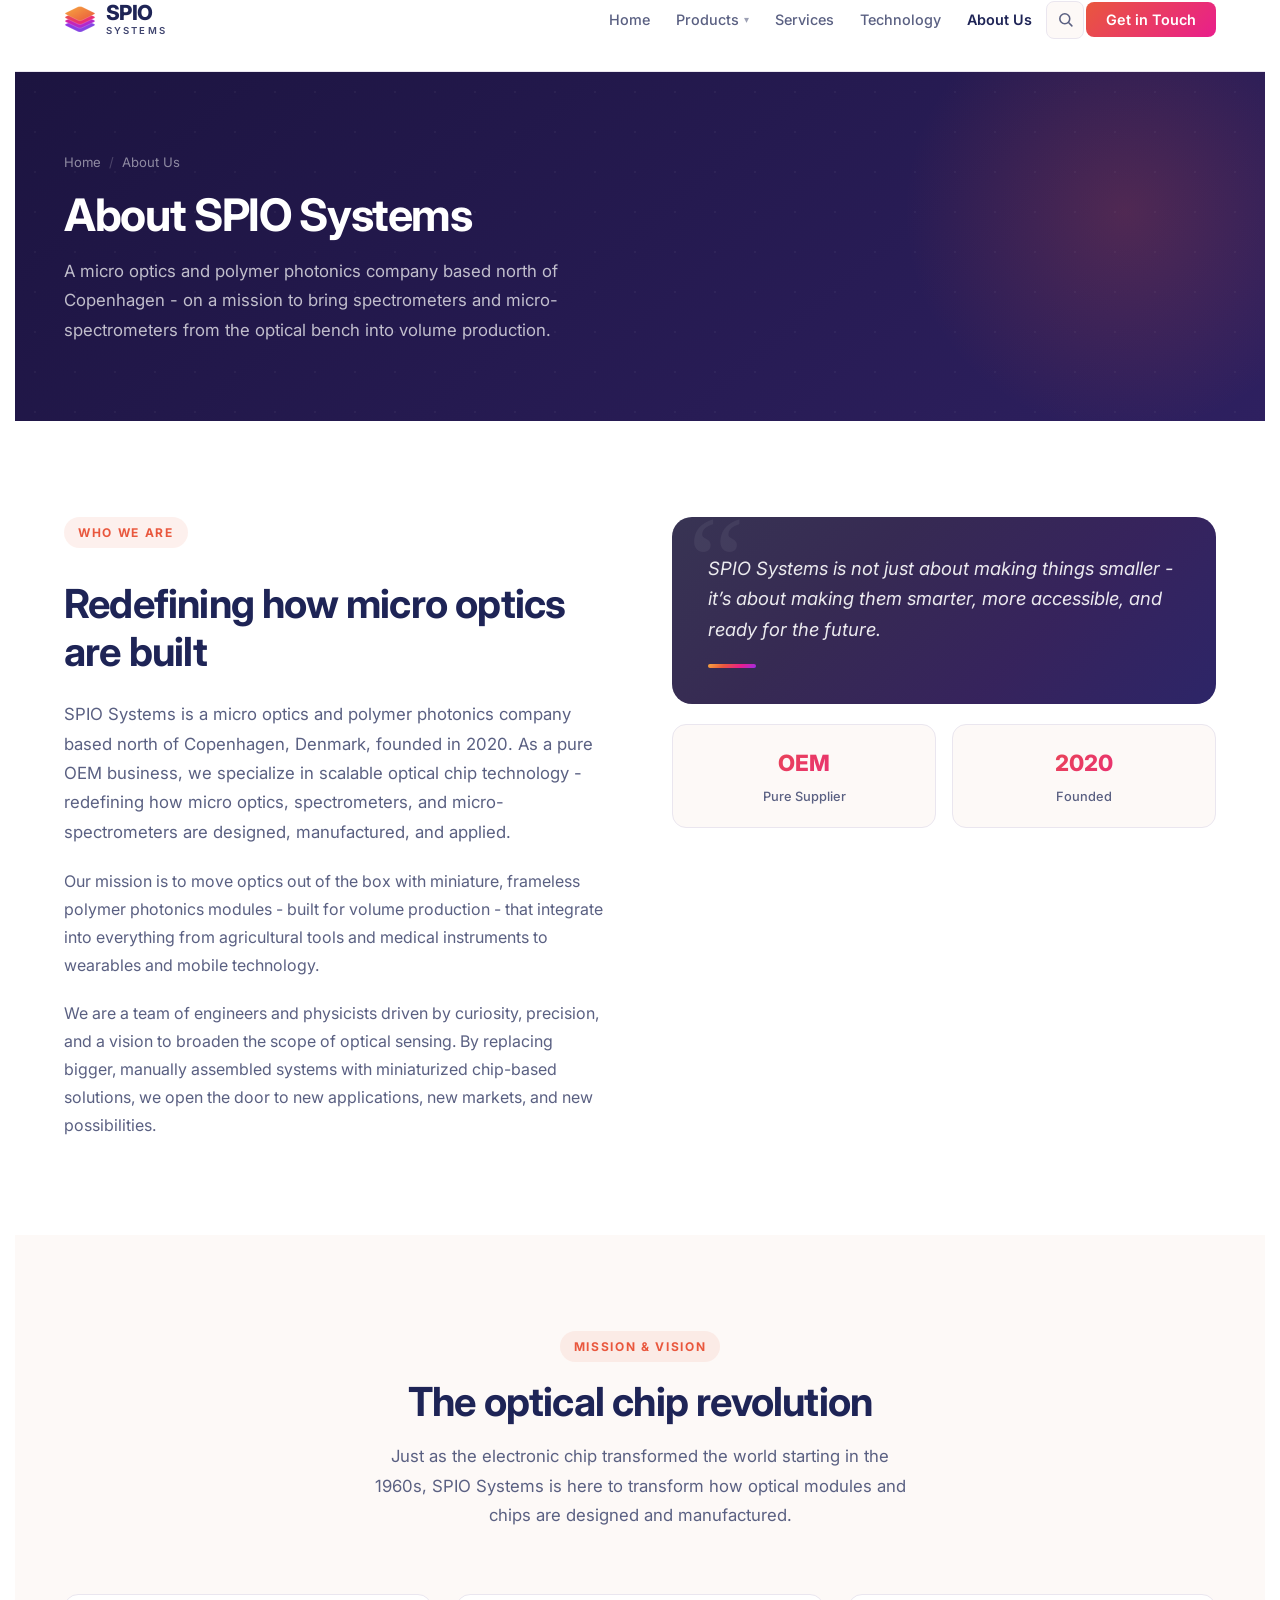
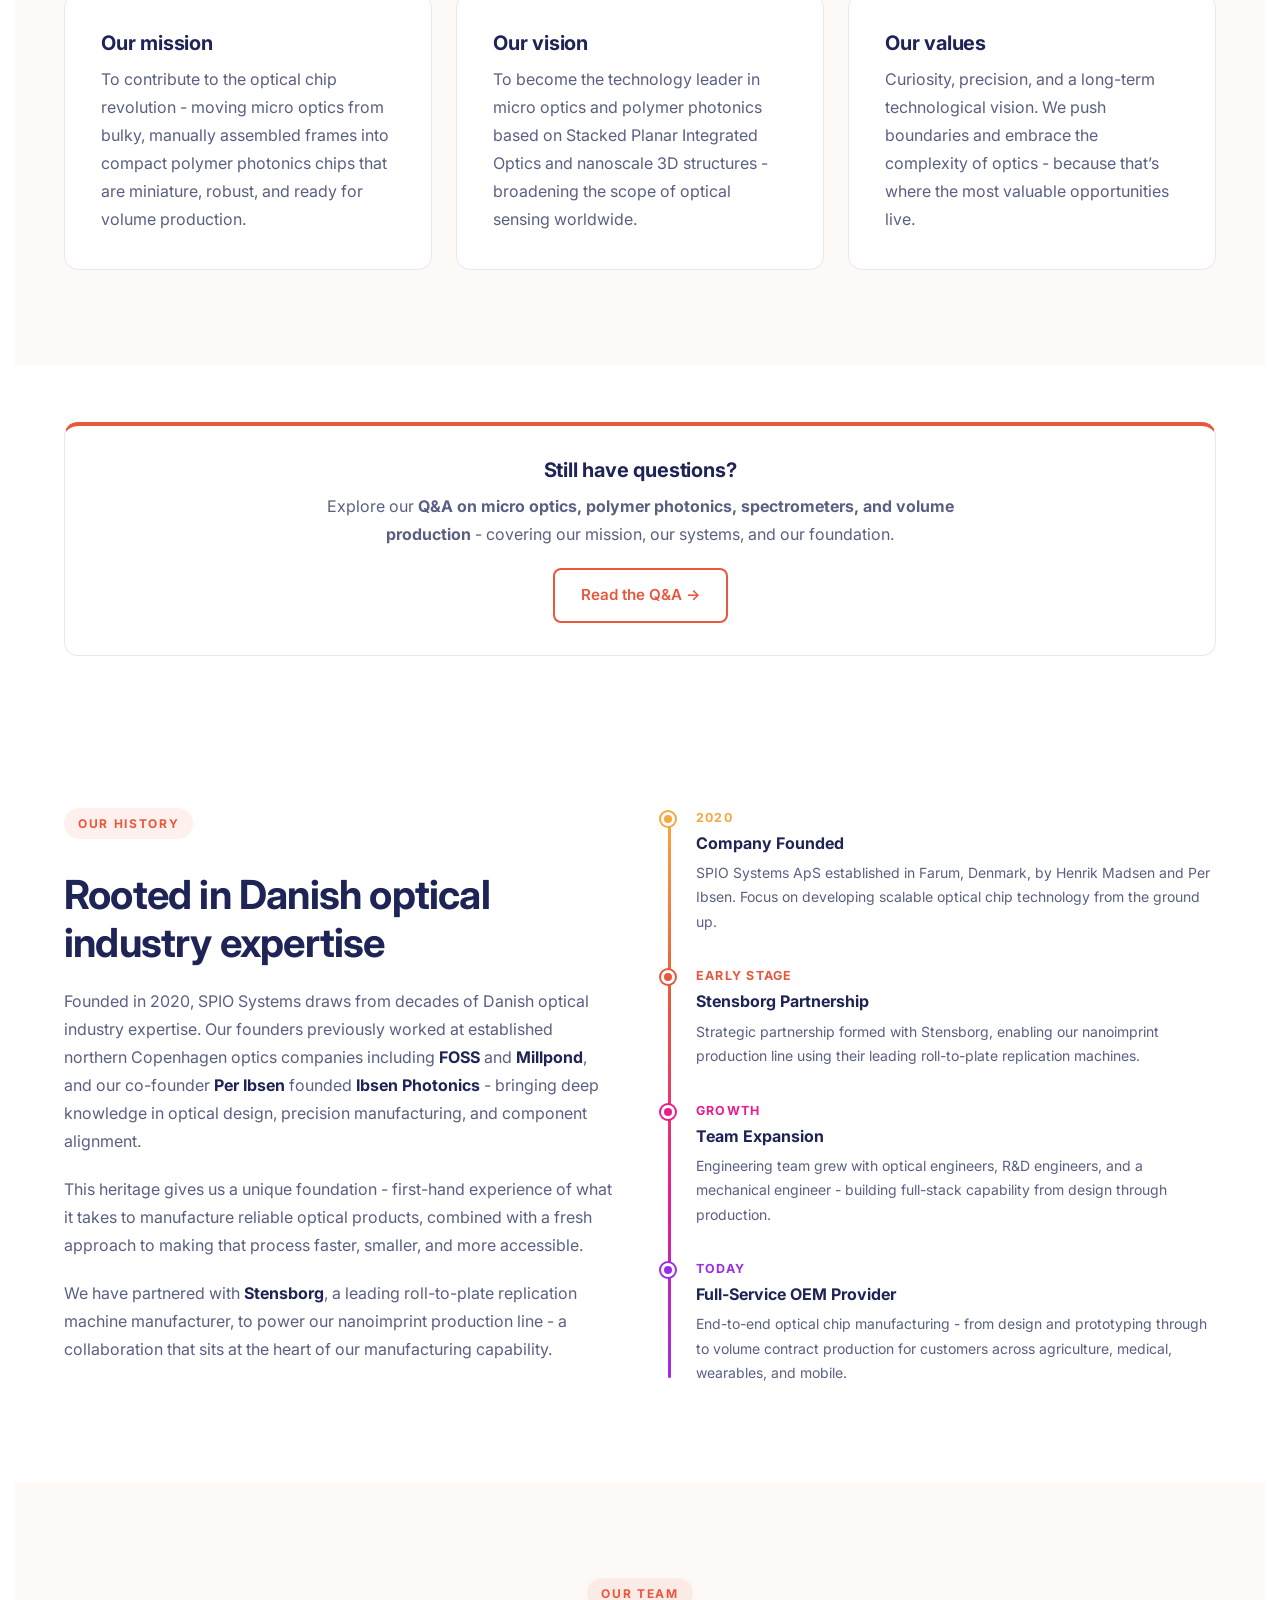
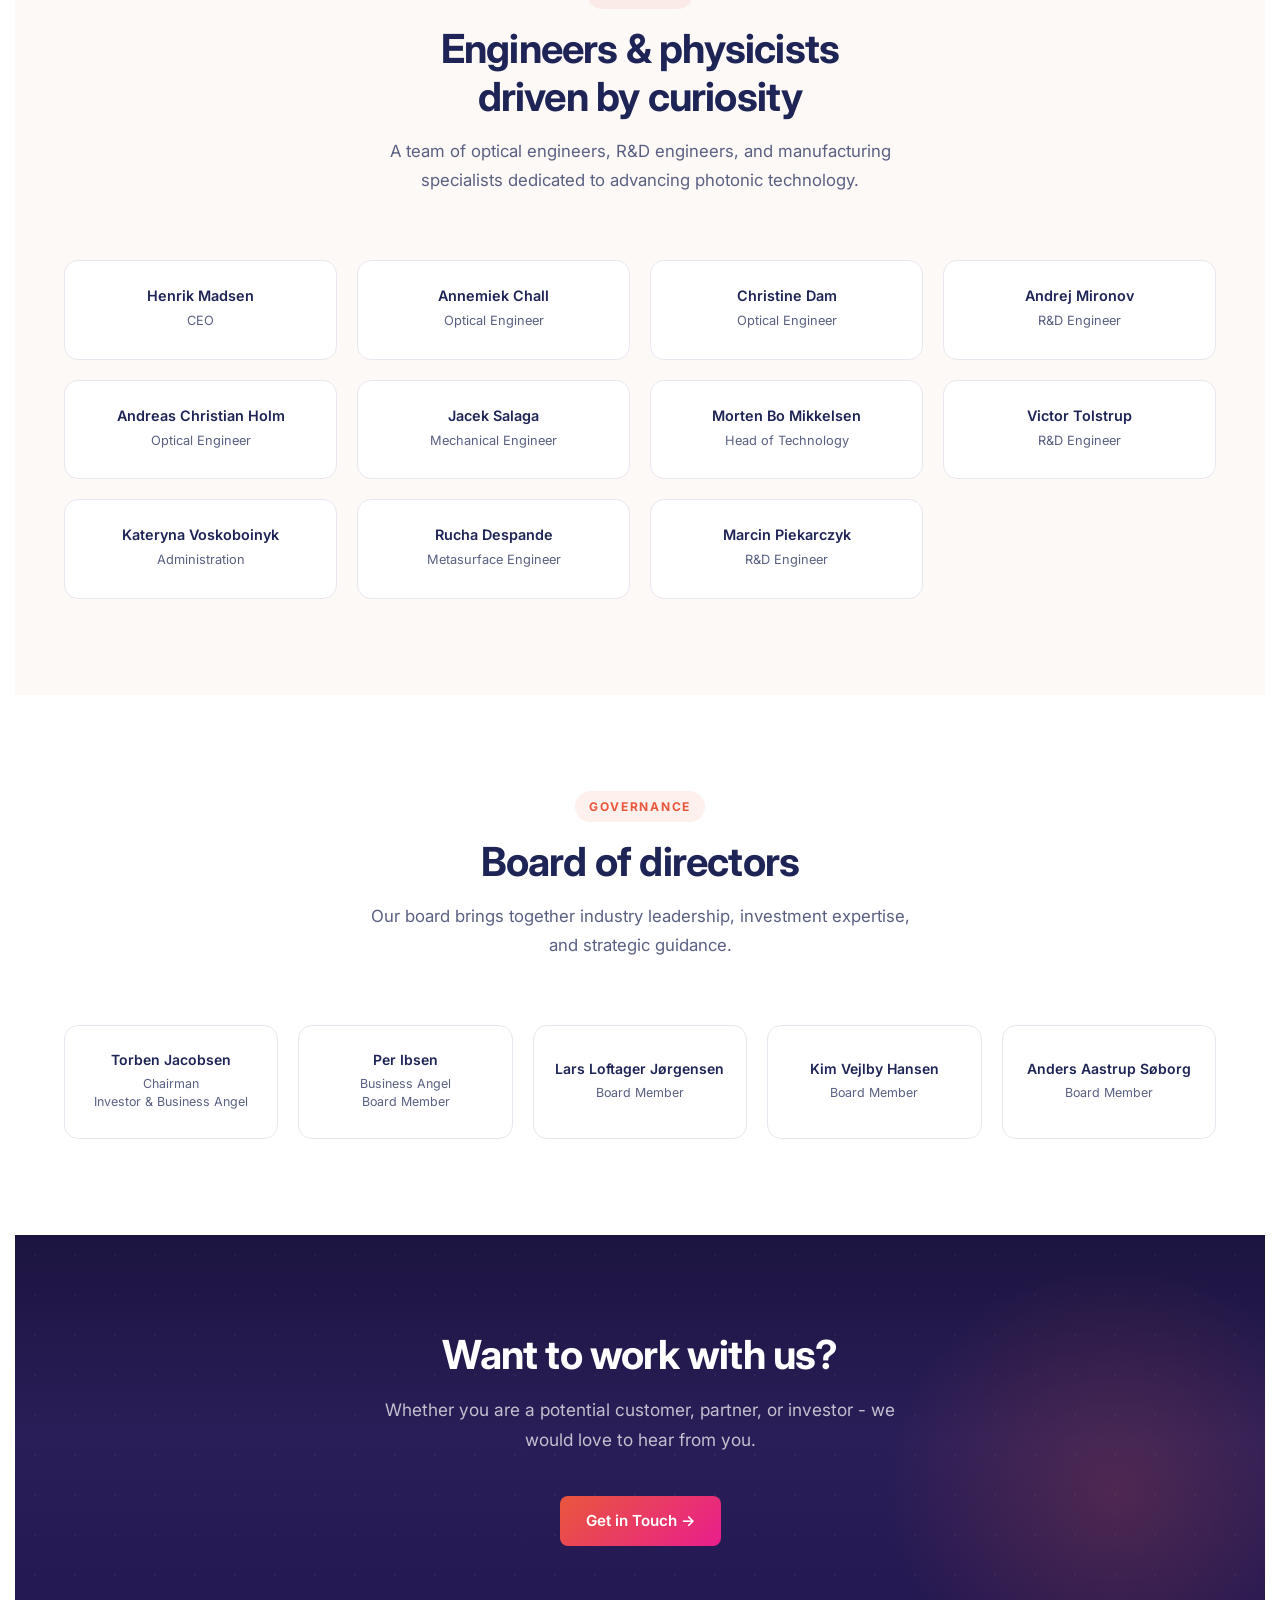
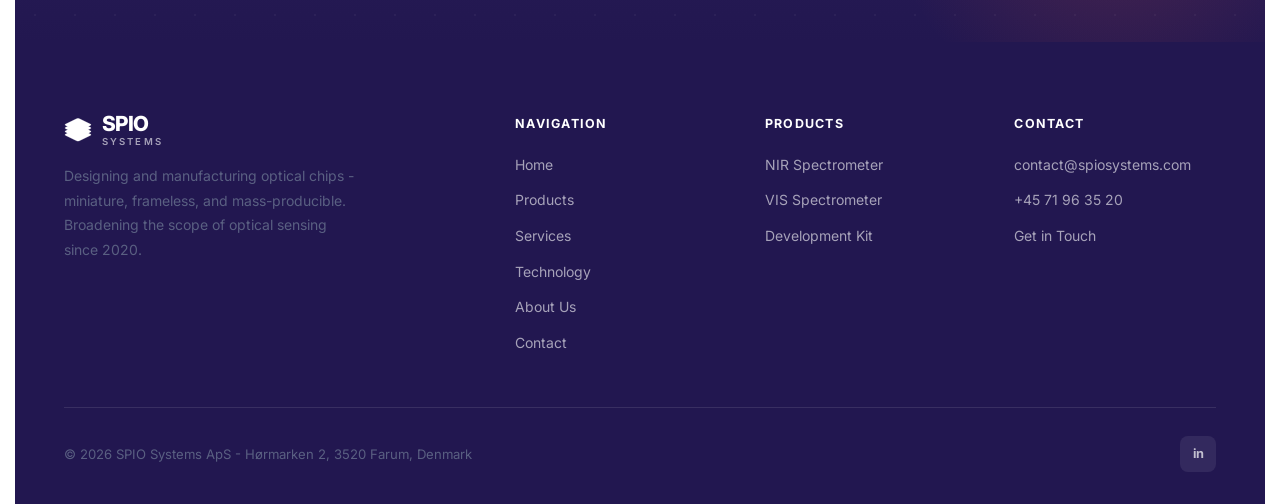
==== commit b7e26f5d: "Part 2 of SEO update" ====
--- a/about.html
+++ b/about.html
@@ -3,9 +3,17 @@
 <head>
   <meta charset="UTF-8">
   <meta name="viewport" content="width=device-width, initial-scale=1.0">
-  <title>About SPIO Systems - Micro Optics &amp; Polymer Photonics Company</title>
-  <meta name="description" content="SPIO Systems is a micro optics and polymer photonics company north of Copenhagen, founded in 2020. We design and manufacture spectrometers and micro-spectrometers for volume production.">
-  <meta name="keywords" content="micro optics, polymer photonics, spectrometer, micro-spectrometer, volume production, optical chip, SPIO Systems, Denmark">
+  <title>About SPIO Systems - Optical Chip &amp; Spectrometer Company</title>
+  <meta name="description" content="SPIO Systems, founded in 2020 north of Copenhagen, drives the chipification of optics - miniaturized spectrometers and optical chips for volume production.">
+  <meta name="keywords" content="chip, chipification, spectrometer, miniaturize, optics, volume production, SPIO Systems, Denmark">
+  <link rel="canonical" href="https://spiosystems.com/about.html">
+  <meta property="og:site_name" content="SPIO Systems">
+  <meta property="og:type" content="website">
+  <meta property="og:title" content="About SPIO Systems - Optical Chip &amp; Spectrometer Company">
+  <meta property="og:description" content="SPIO Systems, founded in 2020 north of Copenhagen, drives the chipification of optics - miniaturized spectrometers and optical chips for volume production.">
+  <meta property="og:url" content="https://spiosystems.com/about.html">
+  <meta property="og:image" content="https://spiosystems.com/images/chip-tweezers.png">
+  <meta name="twitter:card" content="summary_large_image">
   <link rel="icon" type="image/svg+xml" href="icon.svg">
   <link rel="preconnect" href="https://fonts.googleapis.com">
   <link rel="preconnect" href="https://fonts.gstatic.com" crossorigin>
@@ -24,6 +32,9 @@
     .avatar-jst { background: linear-gradient(135deg, #4c1d95, #8b5cf6); }
     .avatar-tj  { background: linear-gradient(135deg, #7f1d1d, #ef4444); }
   </style>
+  <script type="application/ld+json">
+  {"@context":"https://schema.org","@type":"BreadcrumbList","itemListElement":[{"@type":"ListItem","position":1,"name":"Home","item":"https://spiosystems.com/"},{"@type":"ListItem","position":2,"name":"About Us","item":"https://spiosystems.com/about.html"}]}
+  </script>
 </head>
 <body>
 
@@ -341,7 +352,7 @@
         </div>
       </div>
       <div class="footer-bottom">
-        <p>&copy; 2024 SPIO Systems ApS - H&oslash;rmarken 2, 3520 Farum, Denmark</p>
+        <p>&copy; 2026 SPIO Systems ApS - H&oslash;rmarken 2, 3520 Farum, Denmark</p>
         <div class="social-links">
           <a href="https://www.linkedin.com/company/spio-systems" target="_blank" rel="noopener" class="social-link" aria-label="LinkedIn">in</a>
         </div>
--- a/styles.css
+++ b/styles.css
@@ -57,6 +57,10 @@
 
 /* ── LAYOUT ── */
 .container { max-width: 1200px; margin: 0 auto; padding: 0 24px; }
+
+/* Mission strip (quote + stats) */
+.mission-strip { display: grid; grid-template-columns: 1fr auto; gap: 48px; align-items: center; }
+.mission-stats { display: flex; gap: 32px; flex-shrink: 0; }
 .section { padding: 96px 0; }
 .section-alt { background: var(--bg); }
 
@@ -700,6 +704,8 @@
   .section { padding: 64px 0; }
   .hero { padding: 80px 0; }
   .page-hero { padding: 60px 0; }
+  .mission-strip { grid-template-columns: 1fr; gap: 28px; }
+  .mission-stats { flex-wrap: wrap; gap: 24px 36px; }
   .grid-3, .grid-2, .grid-4 { grid-template-columns: 1fr; }
   .contact-layout { grid-template-columns: 1fr; }
   .form-row { grid-template-columns: 1fr; }
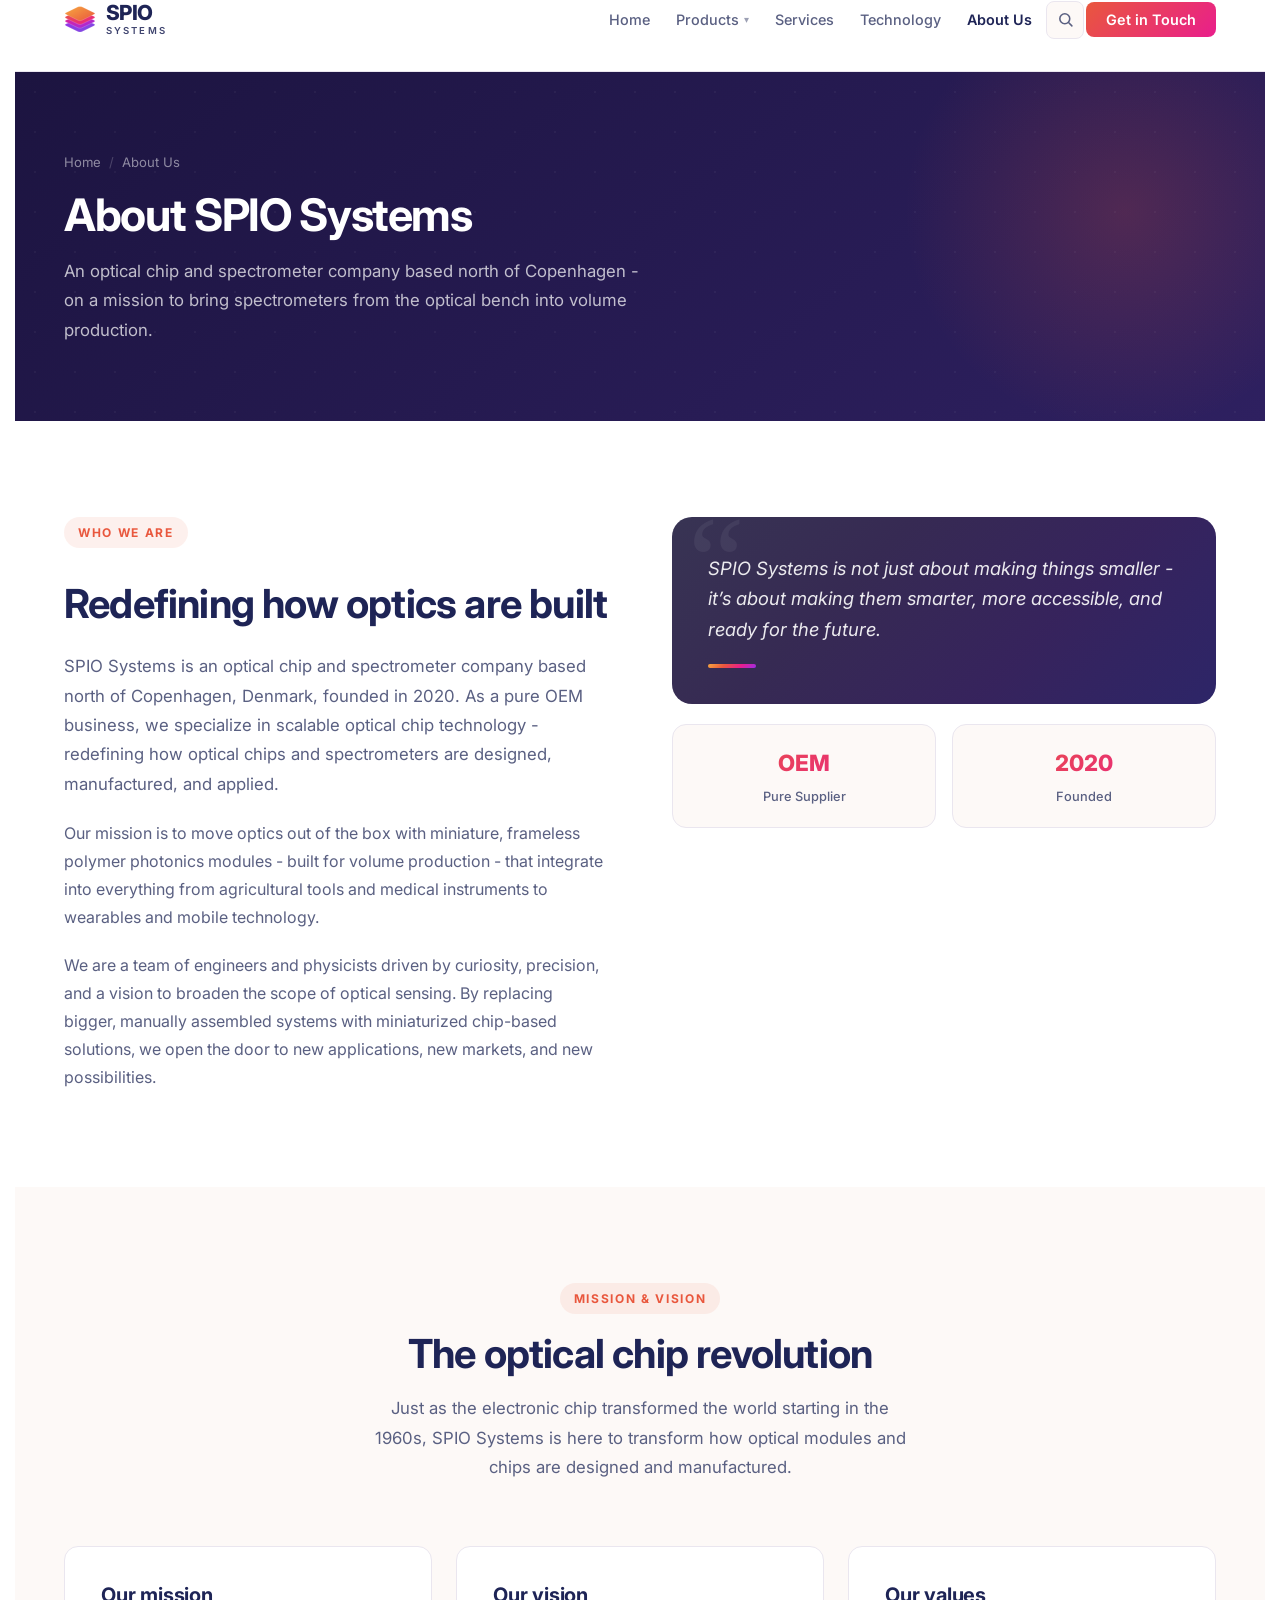
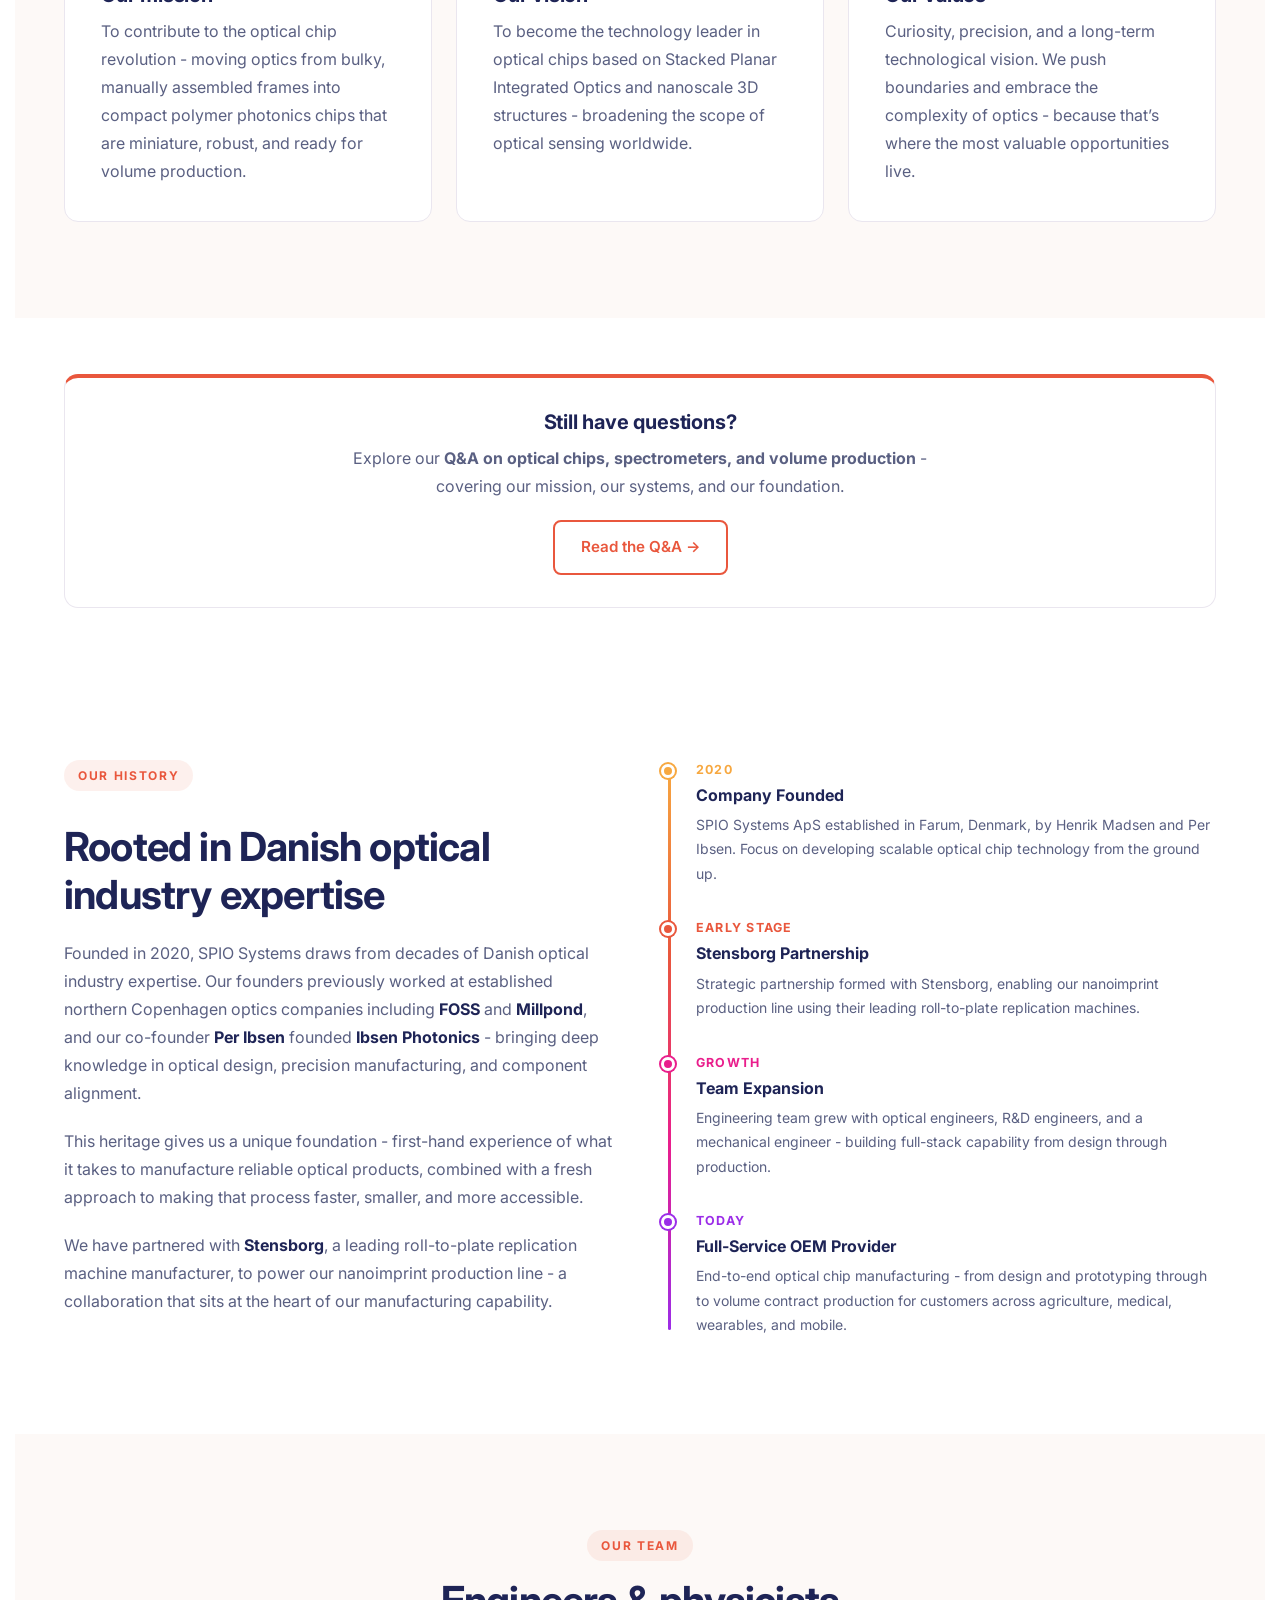
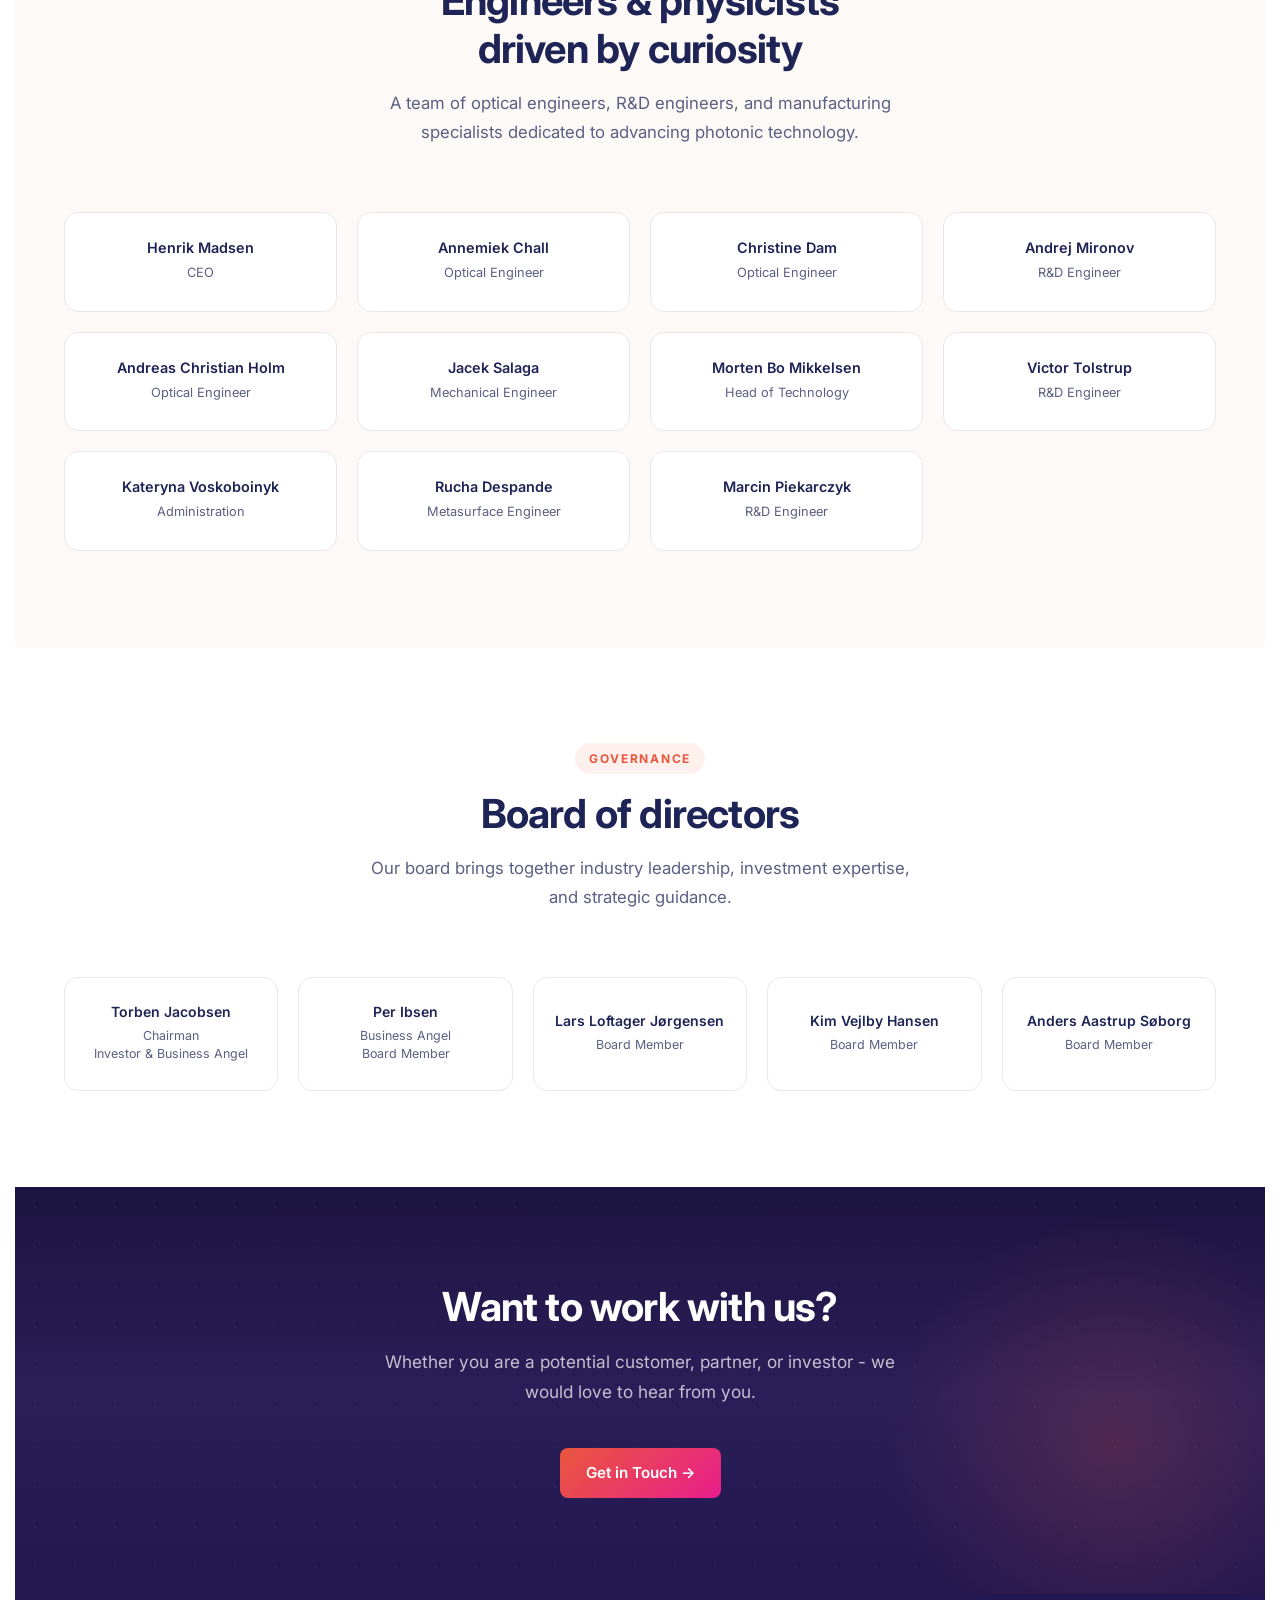
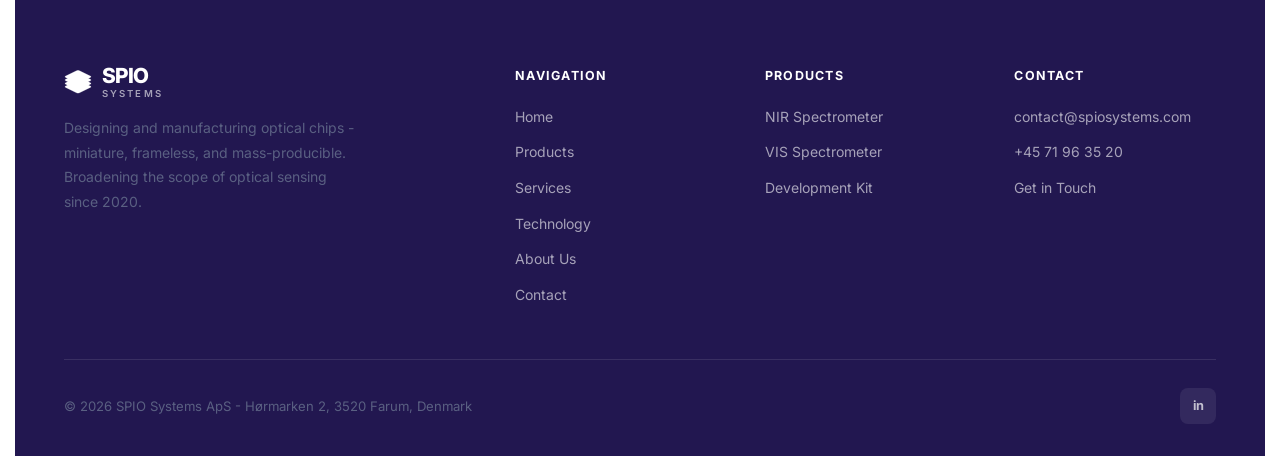
==== commit 9f138d8d: "SEO update 3" ====
--- a/about.html
+++ b/about.html
@@ -12,7 +12,10 @@
   <meta property="og:title" content="About SPIO Systems - Optical Chip &amp; Spectrometer Company">
   <meta property="og:description" content="SPIO Systems, founded in 2020 north of Copenhagen, drives the chipification of optics - miniaturized spectrometers and optical chips for volume production.">
   <meta property="og:url" content="https://spiosystems.com/about.html">
-  <meta property="og:image" content="https://spiosystems.com/images/chip-tweezers.png">
+  <meta property="og:image" content="https://spiosystems.com/images/og-image.png">
+  <meta property="og:image:width" content="1200">
+  <meta property="og:image:height" content="630">
+  <meta name="twitter:image" content="https://spiosystems.com/images/og-image.png">
   <meta name="twitter:card" content="summary_large_image">
   <link rel="icon" type="image/svg+xml" href="icon.svg">
   <link rel="preconnect" href="https://fonts.googleapis.com">
@@ -86,7 +89,7 @@
           <span>About Us</span>
         </div>
         <h1>About SPIO Systems</h1>
-        <p>A micro optics and polymer photonics company based north of Copenhagen - on a mission to bring spectrometers and micro-spectrometers from the optical bench into volume production.</p>
+        <p>An optical chip and spectrometer company based north of Copenhagen - on a mission to bring spectrometers from the optical bench into volume production.</p>
       </div>
     </div>
   </section>
@@ -97,8 +100,8 @@
       <div class="two-col" style="gap:64px; align-items:start;">
         <div>
           <span class="eyebrow">Who We Are</span>
-          <h2 style="margin-top:16px; margin-bottom:24px;">Redefining how micro optics are built</h2>
-          <p style="font-size:1.05rem; margin-bottom:20px;">SPIO Systems is a micro optics and polymer photonics company based north of Copenhagen, Denmark, founded in 2020. As a pure OEM business, we specialize in scalable optical chip technology - redefining how micro optics, spectrometers, and micro-spectrometers are designed, manufactured, and applied.</p>
+          <h2 style="margin-top:16px; margin-bottom:24px;">Redefining how optics are built</h2>
+          <p style="font-size:1.05rem; margin-bottom:20px;">SPIO Systems is an optical chip and spectrometer company based north of Copenhagen, Denmark, founded in 2020. As a pure OEM business, we specialize in scalable optical chip technology - redefining how optical chips and spectrometers are designed, manufactured, and applied.</p>
           <p style="margin-bottom:20px;">Our mission is to move optics out of the box with miniature, frameless polymer photonics modules - built for volume production - that integrate into everything from agricultural tools and medical instruments to wearables and mobile technology.</p>
           <p>We are a team of engineers and physicists driven by curiosity, precision, and a vision to broaden the scope of optical sensing. By replacing bigger, manually assembled systems with miniaturized chip-based solutions, we open the door to new applications, new markets, and new possibilities.</p>
         </div>
@@ -136,11 +139,11 @@
       <div class="grid-3">
         <div class="card">
           <h3>Our mission</h3>
-          <p>To contribute to the optical chip revolution - moving micro optics from bulky, manually assembled frames into compact polymer photonics chips that are miniature, robust, and ready for volume production.</p>
+          <p>To contribute to the optical chip revolution - moving optics from bulky, manually assembled frames into compact polymer photonics chips that are miniature, robust, and ready for volume production.</p>
         </div>
         <div class="card">
           <h3>Our vision</h3>
-          <p>To become the technology leader in micro optics and polymer photonics based on Stacked Planar Integrated Optics and nanoscale 3D structures - broadening the scope of optical sensing worldwide.</p>
+          <p>To become the technology leader in optical chips based on Stacked Planar Integrated Optics and nanoscale 3D structures - broadening the scope of optical sensing worldwide.</p>
         </div>
         <div class="card">
           <h3>Our values</h3>
@@ -154,7 +157,7 @@
   <div class="container">
     <div class="qa-callout">
       <h3>Still have questions?</h3>
-      <p>Explore our <strong>Q&amp;A on micro optics, polymer photonics, spectrometers, and volume production</strong> - covering our mission, our systems, and our foundation.</p>
+      <p>Explore our <strong>Q&amp;A on optical chips, spectrometers, and volume production</strong> - covering our mission, our systems, and our foundation.</p>
       <a href="qa.html" class="btn btn-outline">Read the Q&amp;A &rarr;</a>
     </div>
   </div>
